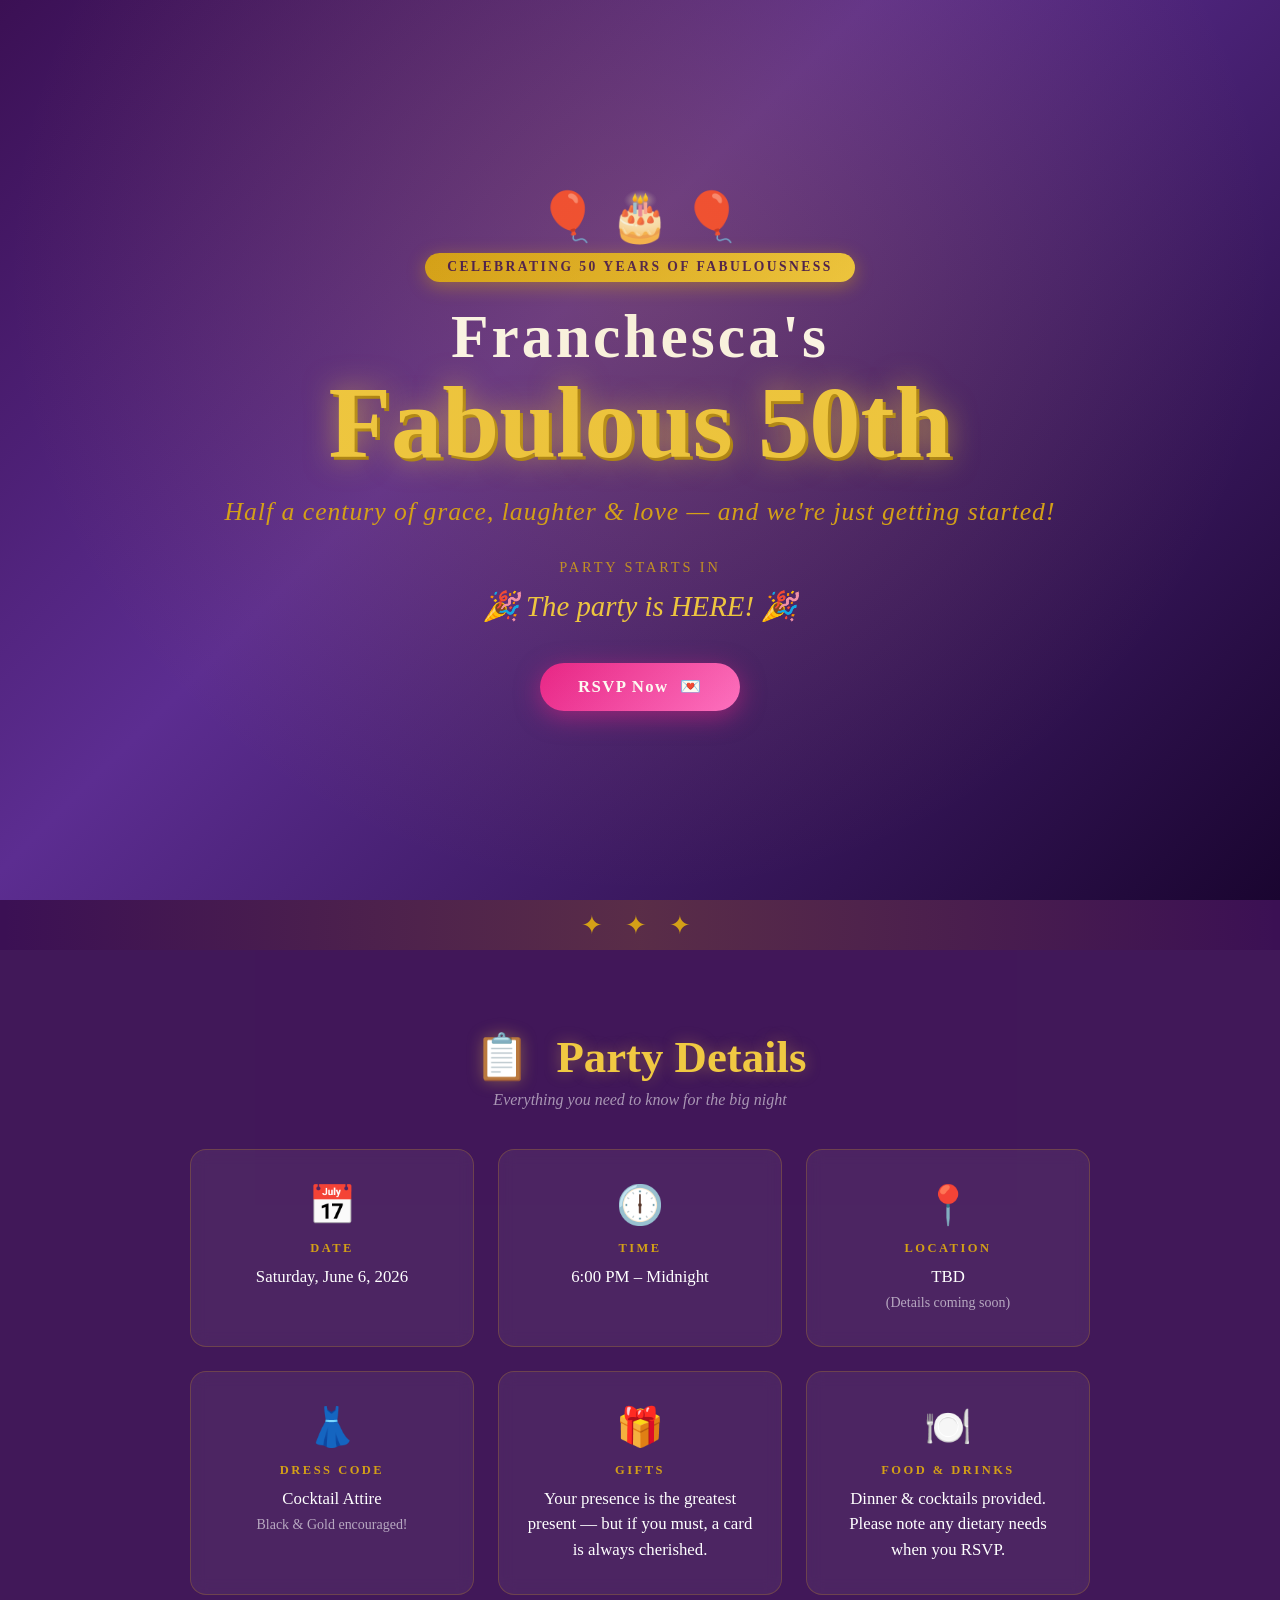
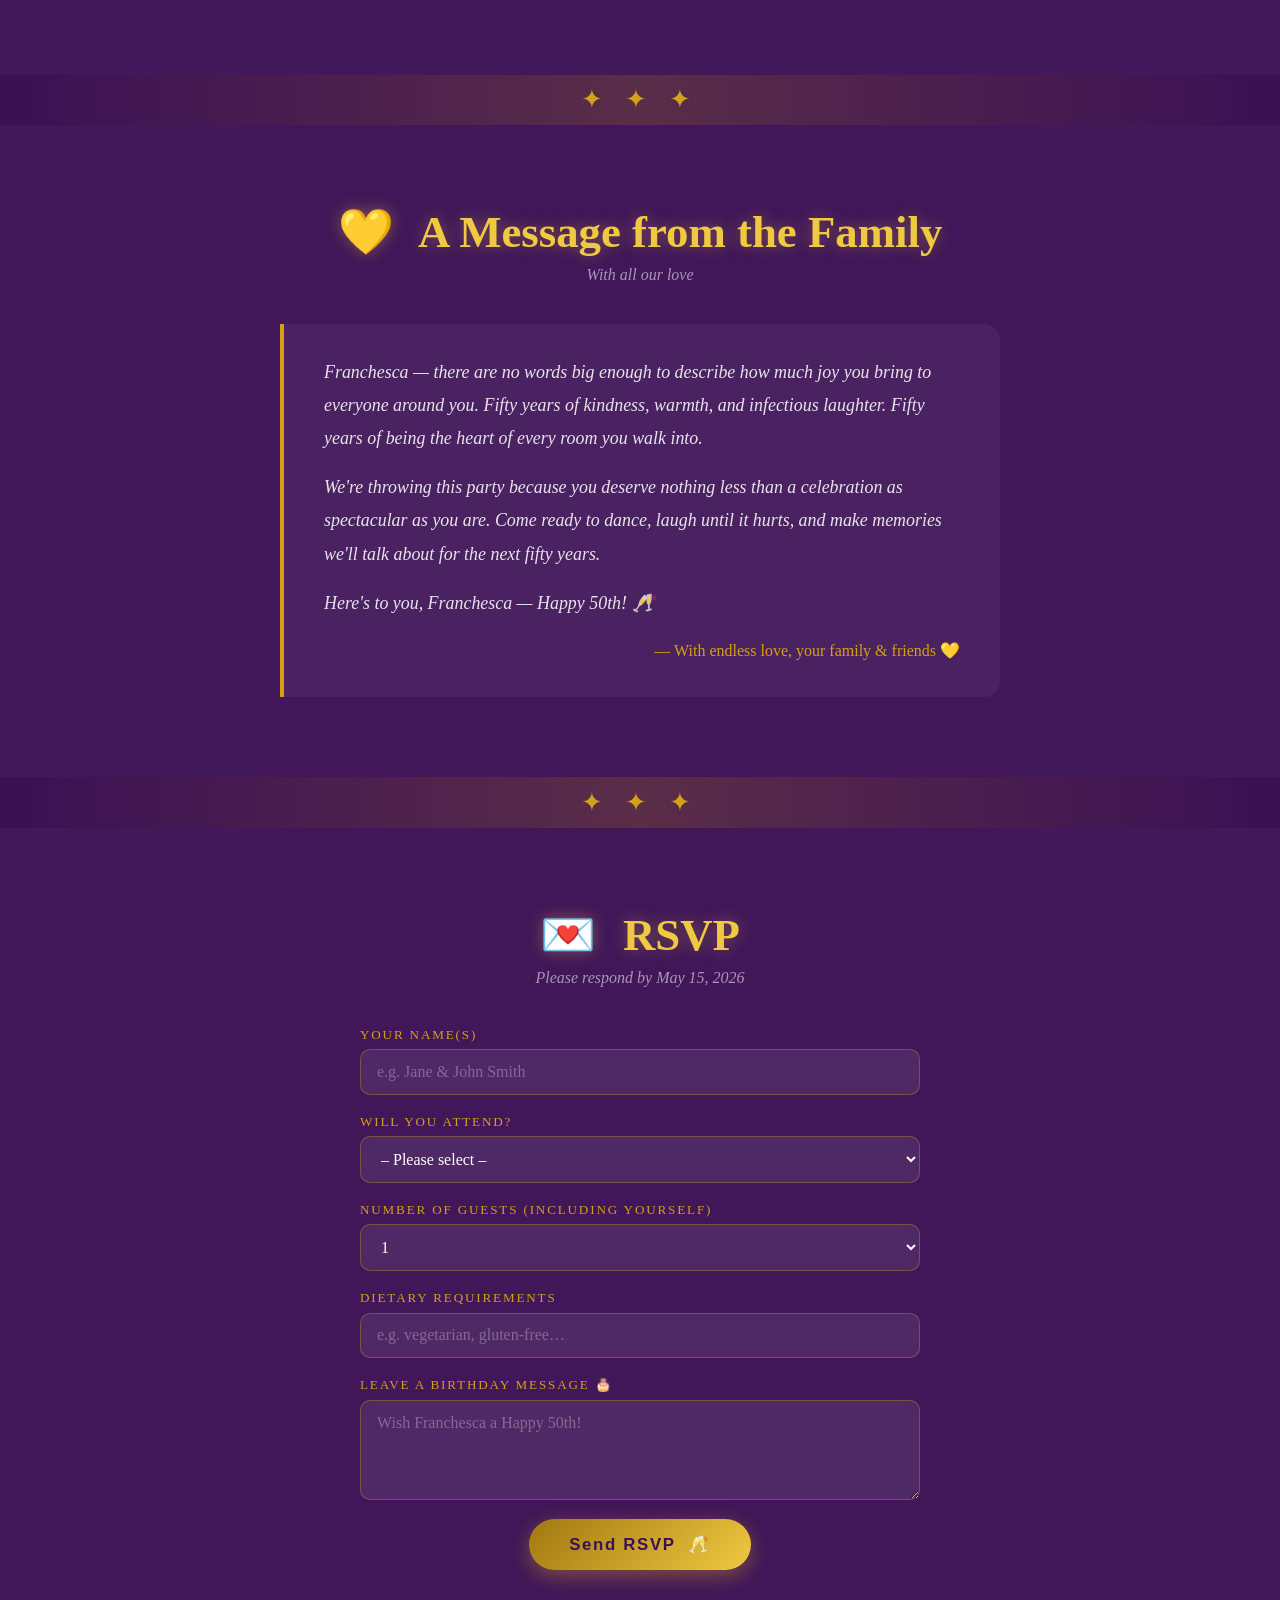
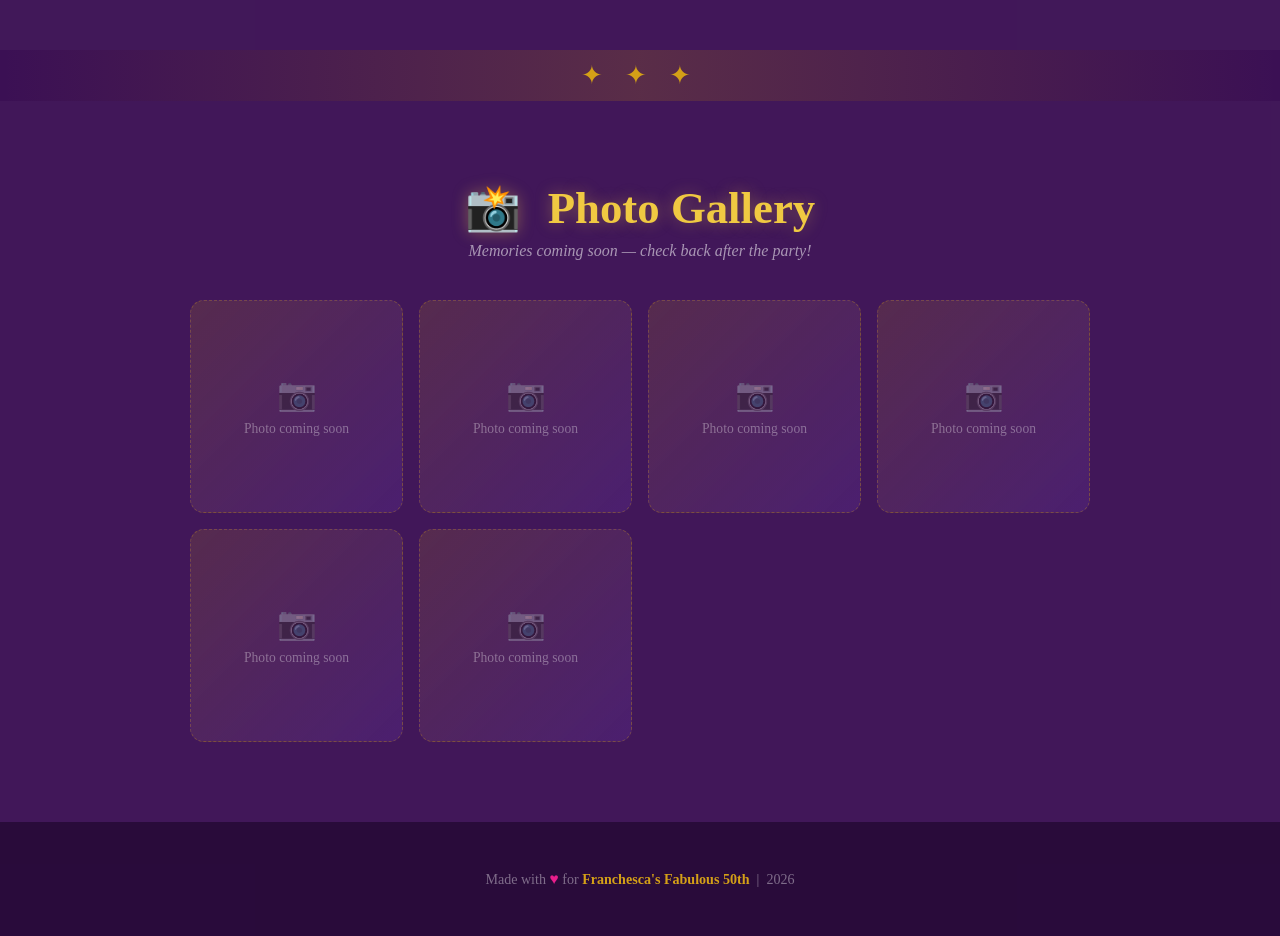
==== index.html @ 201824a3 "Add static birthday party website for Franchesca's 50th Co-authored-by: errygg <1319170+errygg@users" ====
<!DOCTYPE html>
<html lang="en">
<head>
  <meta charset="UTF-8" />
  <meta name="viewport" content="width=device-width, initial-scale=1.0" />
  <meta name="description" content="Join us to celebrate Franchesca's fabulous 50th birthday!" />
  <title>Franchesca's Fabulous 50th 🎉</title>
  <link rel="stylesheet" href="styles.css" />
</head>
<body>

  <!-- Floating confetti canvas -->
  <canvas id="confetti-canvas" aria-hidden="true"></canvas>

  <!-- ═══════════════════════════════════════════
       HERO
  ═══════════════════════════════════════════ -->
  <header class="hero">
    <div class="balloons" aria-hidden="true">🎈 🎂 🎈</div>

    <div class="hero-badge">Celebrating 50 Years of Fabulousness</div>

    <h1>
      <span>Franchesca's</span>
      Fabulous 50th
    </h1>

    <p class="hero-subtitle">
      Half a century of grace, laughter &amp; love — and we're just getting started!
    </p>

    <!-- Countdown -->
    <div class="countdown-wrapper" aria-label="Countdown to the party">
      <p class="countdown-label">Party Starts In</p>
      <div class="countdown" id="countdown">
        <div class="countdown-unit">
          <span class="countdown-number" id="cd-days">--</span>
          <span class="countdown-text">Days</span>
        </div>
        <div class="countdown-unit">
          <span class="countdown-number" id="cd-hours">--</span>
          <span class="countdown-text">Hours</span>
        </div>
        <div class="countdown-unit">
          <span class="countdown-number" id="cd-minutes">--</span>
          <span class="countdown-text">Mins</span>
        </div>
        <div class="countdown-unit">
          <span class="countdown-number" id="cd-seconds">--</span>
          <span class="countdown-text">Secs</span>
        </div>
      </div>
    </div>

    <a class="hero-cta" href="#rsvp">RSVP Now &nbsp;💌</a>
  </header>

  <div class="divider" aria-hidden="true">✦ ✦ ✦</div>

  <!-- ═══════════════════════════════════════════
       EVENT DETAILS
  ═══════════════════════════════════════════ -->
  <section id="details">
    <div class="section-inner">
      <h2 class="section-title">
        <span class="section-title-emoji" aria-hidden="true">📋</span>
        Party Details
      </h2>
      <p class="section-subtitle">Everything you need to know for the big night</p>

      <div class="details-grid">

        <div class="detail-card">
          <span class="icon" aria-hidden="true">📅</span>
          <h3>Date</h3>
          <p>Saturday, June 6, 2026</p>
        </div>

        <div class="detail-card">
          <span class="icon" aria-hidden="true">🕕</span>
          <h3>Time</h3>
          <p>6:00 PM – Midnight</p>
        </div>

        <div class="detail-card">
          <span class="icon" aria-hidden="true">📍</span>
          <h3>Location</h3>
          <p>
            TBD<br />
            <small style="opacity:0.6;">(Details coming soon)</small>
          </p>
        </div>

        <div class="detail-card">
          <span class="icon" aria-hidden="true">👗</span>
          <h3>Dress Code</h3>
          <p>Cocktail Attire<br /><small style="opacity:0.6;">Black &amp; Gold encouraged!</small></p>
        </div>

        <div class="detail-card">
          <span class="icon" aria-hidden="true">🎁</span>
          <h3>Gifts</h3>
          <p>Your presence is the greatest present — but if you must, a card is always cherished.</p>
        </div>

        <div class="detail-card">
          <span class="icon" aria-hidden="true">🍽️</span>
          <h3>Food &amp; Drinks</h3>
          <p>Dinner &amp; cocktails provided. Please note any dietary needs when you RSVP.</p>
        </div>

      </div>
    </div>
  </section>

  <div class="divider" aria-hidden="true">✦ ✦ ✦</div>

  <!-- ═══════════════════════════════════════════
       MESSAGE
  ═══════════════════════════════════════════ -->
  <section id="message">
    <div class="section-inner">
      <h2 class="section-title">
        <span class="section-title-emoji" aria-hidden="true">💛</span>
        A Message from the Family
      </h2>
      <p class="section-subtitle">With all our love</p>

      <div class="message-box">
        <p>
          Franchesca — there are no words big enough to describe how much joy you bring
          to everyone around you. Fifty years of kindness, warmth, and infectious laughter.
          Fifty years of being the heart of every room you walk into.
        </p>
        <p>
          We're throwing this party because you deserve nothing less than a celebration
          as spectacular as you are. Come ready to dance, laugh until it hurts, and
          make memories we'll talk about for the next fifty years.
        </p>
        <p>
          Here's to you, Franchesca — Happy 50th! 🥂
        </p>
        <p class="message-signature">— With endless love, your family &amp; friends 💛</p>
      </div>
    </div>
  </section>

  <div class="divider" aria-hidden="true">✦ ✦ ✦</div>

  <!-- ═══════════════════════════════════════════
       RSVP
  ═══════════════════════════════════════════ -->
  <section id="rsvp">
    <div class="section-inner">
      <h2 class="section-title">
        <span class="section-title-emoji" aria-hidden="true">💌</span>
        RSVP
      </h2>
      <p class="section-subtitle">Please respond by May 15, 2026</p>

      <form class="rsvp-form" id="rsvp-form" novalidate>
        <div class="form-group">
          <label for="rsvp-name">Your Name(s)</label>
          <input
            type="text"
            id="rsvp-name"
            name="name"
            placeholder="e.g. Jane &amp; John Smith"
            required
          />
        </div>

        <div class="form-group">
          <label for="rsvp-attending">Will you attend?</label>
          <select id="rsvp-attending" name="attending" required>
            <option value="" disabled selected>– Please select –</option>
            <option value="yes">🎉 Yes, I'll be there!</option>
            <option value="no">😢 Sorry, I can't make it</option>
          </select>
        </div>

        <div class="form-group">
          <label for="rsvp-guests">Number of guests (including yourself)</label>
          <select id="rsvp-guests" name="guests">
            <option value="1">1</option>
            <option value="2">2</option>
            <option value="3">3</option>
            <option value="4">4</option>
            <option value="5+">5+</option>
          </select>
        </div>

        <div class="form-group">
          <label for="rsvp-dietary">Dietary requirements</label>
          <input
            type="text"
            id="rsvp-dietary"
            name="dietary"
            placeholder="e.g. vegetarian, gluten-free…"
          />
        </div>

        <div class="form-group">
          <label for="rsvp-message">Leave a birthday message 🎂</label>
          <textarea
            id="rsvp-message"
            name="message"
            placeholder="Wish Franchesca a Happy 50th!"
          ></textarea>
        </div>

        <button type="submit" class="btn-submit">Send RSVP &nbsp;🥂</button>
      </form>

      <div class="form-success" id="form-success">
        🎊 Thank you! Your RSVP has been received.<br />
        We can't wait to celebrate with you!
      </div>
    </div>
  </section>

  <div class="divider" aria-hidden="true">✦ ✦ ✦</div>

  <!-- ═══════════════════════════════════════════
       GALLERY PLACEHOLDER
  ═══════════════════════════════════════════ -->
  <section id="gallery">
    <div class="section-inner">
      <h2 class="section-title">
        <span class="section-title-emoji" aria-hidden="true">📸</span>
        Photo Gallery
      </h2>
      <p class="section-subtitle">Memories coming soon — check back after the party!</p>

      <div class="gallery-grid" aria-label="Photo gallery placeholder">
        <div class="gallery-item"><span aria-hidden="true">📷</span>Photo coming soon</div>
        <div class="gallery-item"><span aria-hidden="true">📷</span>Photo coming soon</div>
        <div class="gallery-item"><span aria-hidden="true">📷</span>Photo coming soon</div>
        <div class="gallery-item"><span aria-hidden="true">📷</span>Photo coming soon</div>
        <div class="gallery-item"><span aria-hidden="true">📷</span>Photo coming soon</div>
        <div class="gallery-item"><span aria-hidden="true">📷</span>Photo coming soon</div>
      </div>
    </div>
  </section>

  <!-- ═══════════════════════════════════════════
       FOOTER
  ═══════════════════════════════════════════ -->
  <footer>
    <p>
      Made with <span class="heart">♥</span> for
      <strong>Franchesca's Fabulous 50th</strong> &nbsp;|&nbsp; 2026
    </p>
  </footer>

  <script src="script.js"></script>
</body>
</html>
---- styles.css ----
/* =========================================
   Franchesca's 50th Birthday Party Website
   ========================================= */

:root {
  --gold: #d4a017;
  --gold-light: #f0c942;
  --gold-dark: #a07810;
  --deep-purple: #3b1054;
  --purple: #5c2d91;
  --purple-light: #9b59b6;
  --pink: #e91e8c;
  --pink-light: #ff6ec7;
  --white: #ffffff;
  --off-white: #fdf8f0;
  --text-dark: #2c1a4a;
  --shadow: rgba(0, 0, 0, 0.3);
}

* {
  margin: 0;
  padding: 0;
  box-sizing: border-box;
}

html {
  scroll-behavior: smooth;
}

body {
  font-family: 'Georgia', serif;
  background-color: var(--deep-purple);
  color: var(--white);
  overflow-x: hidden;
}

/* ---- Sparkle / Confetti Canvas ---- */
#confetti-canvas {
  position: fixed;
  top: 0;
  left: 0;
  width: 100%;
  height: 100%;
  pointer-events: none;
  z-index: 0;
}

/* ---- Hero Section ---- */
.hero {
  position: relative;
  min-height: 100vh;
  display: flex;
  flex-direction: column;
  align-items: center;
  justify-content: center;
  text-align: center;
  padding: 2rem 1rem;
  background: linear-gradient(
    135deg,
    var(--deep-purple) 0%,
    var(--purple) 40%,
    #1a0530 100%
  );
  overflow: hidden;
  z-index: 1;
}

.hero::before {
  content: '';
  position: absolute;
  inset: 0;
  background: radial-gradient(
    ellipse at 50% 30%,
    rgba(212, 160, 23, 0.18) 0%,
    transparent 70%
  );
  pointer-events: none;
}

.balloons {
  font-size: 3rem;
  margin-bottom: 0.5rem;
  animation: float 3s ease-in-out infinite;
}

@keyframes float {
  0%, 100% { transform: translateY(0); }
  50%       { transform: translateY(-12px); }
}

.hero-badge {
  display: inline-block;
  background: linear-gradient(135deg, var(--gold), var(--gold-light));
  color: var(--deep-purple);
  font-size: 0.85rem;
  font-weight: bold;
  letter-spacing: 0.18em;
  text-transform: uppercase;
  padding: 0.4rem 1.4rem;
  border-radius: 50px;
  margin-bottom: 1.4rem;
  box-shadow: 0 4px 18px rgba(212, 160, 23, 0.45);
}

.hero h1 {
  font-size: clamp(2.8rem, 8vw, 6.5rem);
  font-family: 'Georgia', serif;
  font-weight: bold;
  color: var(--gold-light);
  text-shadow: 0 0 30px rgba(240, 201, 66, 0.6), 3px 3px 0 var(--gold-dark);
  line-height: 1.05;
  margin-bottom: 0.3rem;
}

.hero h1 span {
  display: block;
  color: var(--white);
  font-size: 0.6em;
  text-shadow: none;
  letter-spacing: 0.05em;
}

.hero-subtitle {
  font-size: clamp(1.1rem, 3vw, 1.6rem);
  color: var(--gold);
  font-style: italic;
  margin: 1rem 0 2rem;
  letter-spacing: 0.04em;
}

/* ---- Countdown ---- */
.countdown-wrapper {
  margin: 0 auto 2.5rem;
}

.countdown-label {
  font-size: 0.9rem;
  letter-spacing: 0.2em;
  text-transform: uppercase;
  color: var(--gold);
  margin-bottom: 0.8rem;
  opacity: 0.85;
}

.countdown {
  display: flex;
  gap: 1.2rem;
  justify-content: center;
  flex-wrap: wrap;
}

.countdown-unit {
  background: rgba(255, 255, 255, 0.07);
  border: 1px solid rgba(212, 160, 23, 0.35);
  border-radius: 12px;
  padding: 0.9rem 1.4rem;
  min-width: 80px;
  text-align: center;
  backdrop-filter: blur(6px);
}

.countdown-number {
  display: block;
  font-size: 2.4rem;
  font-weight: bold;
  color: var(--gold-light);
  line-height: 1;
}

.countdown-text {
  display: block;
  font-size: 0.7rem;
  letter-spacing: 0.15em;
  text-transform: uppercase;
  color: rgba(255, 255, 255, 0.6);
  margin-top: 0.3rem;
}

/* "It's time!" banner shown when countdown reaches zero */
.countdown-complete {
  font-size: 1.8rem;
  color: var(--gold-light);
  font-style: italic;
  animation: pulse 1.4s ease-in-out infinite;
}

@keyframes pulse {
  0%, 100% { opacity: 1;   transform: scale(1);    }
  50%       { opacity: 0.7; transform: scale(1.05); }
}

.hero-cta {
  display: inline-block;
  background: linear-gradient(135deg, var(--pink), var(--pink-light));
  color: var(--white);
  font-size: 1.05rem;
  font-weight: bold;
  letter-spacing: 0.08em;
  padding: 0.85rem 2.4rem;
  border-radius: 50px;
  text-decoration: none;
  box-shadow: 0 6px 24px rgba(233, 30, 140, 0.5);
  transition: transform 0.2s, box-shadow 0.2s;
}

.hero-cta:hover {
  transform: translateY(-3px) scale(1.03);
  box-shadow: 0 10px 32px rgba(233, 30, 140, 0.65);
}

/* ---- Decorative Divider ---- */
.divider {
  text-align: center;
  font-size: 1.6rem;
  letter-spacing: 0.3em;
  color: var(--gold);
  margin: 0;
  padding: 0.6rem 0;
  background: linear-gradient(90deg, transparent, rgba(212,160,23,0.2), transparent);
}

/* ---- Sections ---- */
section {
  position: relative;
  z-index: 1;
  padding: 5rem 1rem;
}

section:nth-child(even) {
  background: rgba(255, 255, 255, 0.03);
}

.section-inner {
  max-width: 900px;
  margin: 0 auto;
}

.section-title {
  text-align: center;
  font-size: clamp(1.8rem, 5vw, 2.8rem);
  color: var(--gold-light);
  margin-bottom: 0.5rem;
  text-shadow: 0 0 16px rgba(240, 201, 66, 0.35);
}

.section-title-emoji {
  margin-right: 0.35em;
}

.section-subtitle {
  text-align: center;
  color: rgba(255, 255, 255, 0.55);
  font-style: italic;
  font-size: 1rem;
  margin-bottom: 2.5rem;
}

/* ---- Event Details Cards ---- */
.details-grid {
  display: grid;
  grid-template-columns: repeat(auto-fit, minmax(220px, 1fr));
  gap: 1.5rem;
}

.detail-card {
  background: rgba(255, 255, 255, 0.06);
  border: 1px solid rgba(212, 160, 23, 0.25);
  border-radius: 16px;
  padding: 2rem 1.5rem;
  text-align: center;
  backdrop-filter: blur(8px);
  transition: transform 0.25s, box-shadow 0.25s;
}

.detail-card:hover {
  transform: translateY(-4px);
  box-shadow: 0 12px 30px rgba(212, 160, 23, 0.2);
}

.detail-card .icon {
  font-size: 2.4rem;
  margin-bottom: 0.8rem;
  display: block;
}

.detail-card h3 {
  font-size: 0.78rem;
  letter-spacing: 0.2em;
  text-transform: uppercase;
  color: var(--gold);
  margin-bottom: 0.5rem;
}

.detail-card p {
  font-size: 1.05rem;
  color: var(--white);
  line-height: 1.5;
}

.detail-card a {
  color: var(--pink-light);
  text-decoration: none;
}

.detail-card a:hover {
  text-decoration: underline;
}

/* ---- Message Section ---- */
.message-box {
  background: rgba(255, 255, 255, 0.05);
  border-left: 4px solid var(--gold);
  border-radius: 0 16px 16px 0;
  padding: 2rem 2.5rem;
  font-size: 1.12rem;
  line-height: 1.85;
  color: rgba(255, 255, 255, 0.88);
  font-style: italic;
  max-width: 720px;
  margin: 0 auto;
}

.message-box p + p {
  margin-top: 1rem;
}

.message-signature {
  margin-top: 1.5rem;
  font-style: normal;
  font-size: 1rem;
  color: var(--gold);
  text-align: right;
}

/* ---- RSVP Form ---- */
.rsvp-form {
  max-width: 560px;
  margin: 0 auto;
  display: flex;
  flex-direction: column;
  gap: 1.2rem;
}

.form-group {
  display: flex;
  flex-direction: column;
  gap: 0.4rem;
}

.form-group label {
  font-size: 0.82rem;
  letter-spacing: 0.14em;
  text-transform: uppercase;
  color: var(--gold);
}

.form-group input,
.form-group select,
.form-group textarea {
  background: rgba(255, 255, 255, 0.08);
  border: 1px solid rgba(212, 160, 23, 0.35);
  border-radius: 10px;
  padding: 0.8rem 1rem;
  color: var(--white);
  font-size: 1rem;
  font-family: inherit;
  outline: none;
  transition: border-color 0.2s, box-shadow 0.2s;
}

.form-group input::placeholder,
.form-group textarea::placeholder {
  color: rgba(255, 255, 255, 0.3);
}

.form-group input:focus,
.form-group select:focus,
.form-group textarea:focus {
  border-color: var(--gold);
  box-shadow: 0 0 0 3px rgba(212, 160, 23, 0.2);
}

.form-group select option {
  background: var(--deep-purple);
  color: var(--white);
}

.form-group textarea {
  resize: vertical;
  min-height: 100px;
}

.btn-submit {
  background: linear-gradient(135deg, var(--gold-dark), var(--gold-light));
  color: var(--deep-purple);
  font-size: 1.05rem;
  font-weight: bold;
  letter-spacing: 0.1em;
  border: none;
  border-radius: 50px;
  padding: 0.95rem 2.5rem;
  cursor: pointer;
  align-self: center;
  box-shadow: 0 6px 20px rgba(212, 160, 23, 0.4);
  transition: transform 0.2s, box-shadow 0.2s;
}

.btn-submit:hover {
  transform: translateY(-3px) scale(1.03);
  box-shadow: 0 10px 28px rgba(212, 160, 23, 0.55);
}

.form-success {
  display: none;
  text-align: center;
  font-size: 1.3rem;
  color: var(--gold-light);
  padding: 2rem;
  animation: fadeIn 0.5s ease;
}

@keyframes fadeIn {
  from { opacity: 0; transform: translateY(10px); }
  to   { opacity: 1; transform: translateY(0); }
}

/* ---- Photo Gallery Placeholder ---- */
.gallery-grid {
  display: grid;
  grid-template-columns: repeat(auto-fill, minmax(200px, 1fr));
  gap: 1rem;
}

.gallery-item {
  aspect-ratio: 1;
  border-radius: 14px;
  background: linear-gradient(
    135deg,
    rgba(212, 160, 23, 0.15),
    rgba(92, 45, 145, 0.4)
  );
  border: 1px dashed rgba(212, 160, 23, 0.3);
  display: flex;
  flex-direction: column;
  align-items: center;
  justify-content: center;
  color: rgba(255, 255, 255, 0.35);
  font-size: 0.85rem;
  text-align: center;
  padding: 1rem;
  gap: 0.5rem;
  transition: opacity 0.2s;
}

.gallery-item span {
  font-size: 2rem;
}

/* ---- Footer ---- */
footer {
  position: relative;
  z-index: 1;
  text-align: center;
  padding: 3rem 1rem;
  background: rgba(0, 0, 0, 0.3);
  color: rgba(255, 255, 255, 0.4);
  font-size: 0.88rem;
}

footer .heart {
  color: var(--pink);
  font-size: 1.1em;
}

footer strong {
  color: var(--gold);
}

/* ---- Responsive ---- */
@media (max-width: 600px) {
  .countdown {
    gap: 0.7rem;
  }

  .countdown-unit {
    min-width: 64px;
    padding: 0.7rem 0.9rem;
  }

  .countdown-number {
    font-size: 1.8rem;
  }

  .message-box {
    padding: 1.4rem 1.2rem;
  }
}
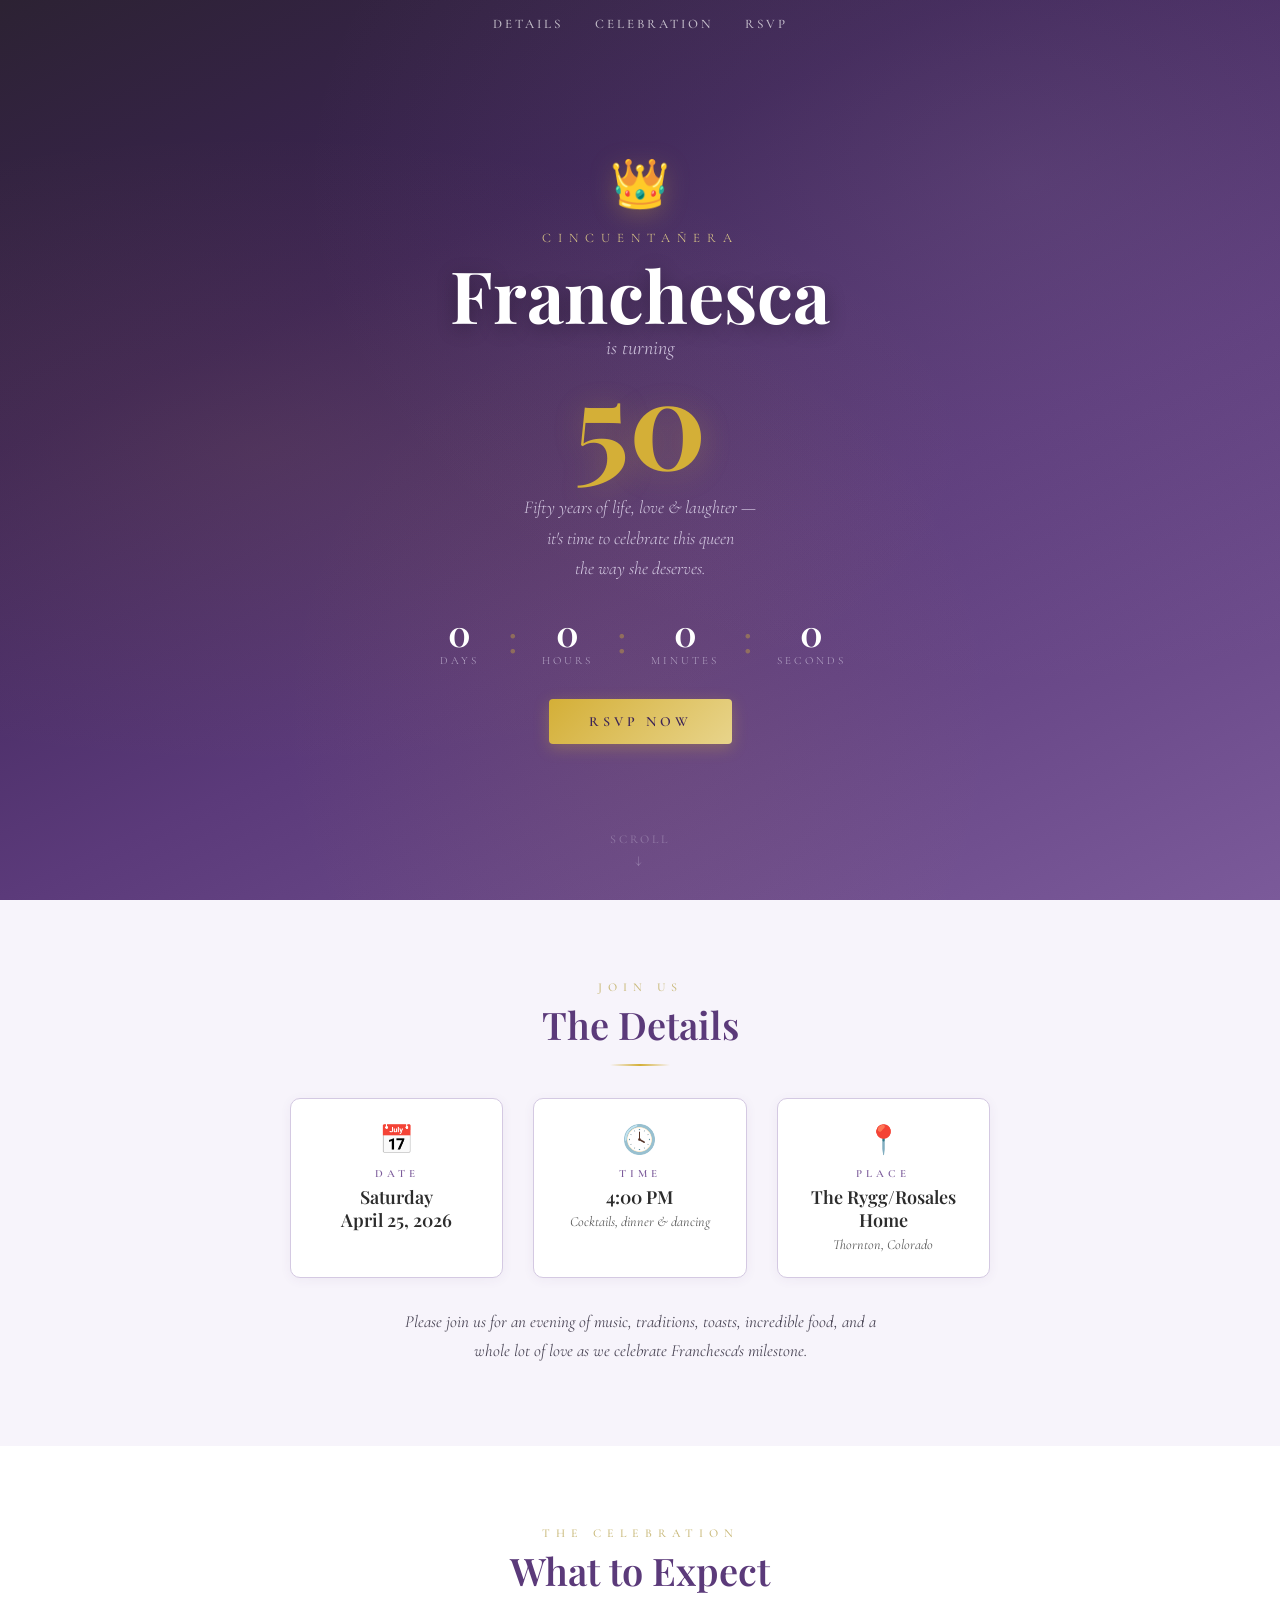
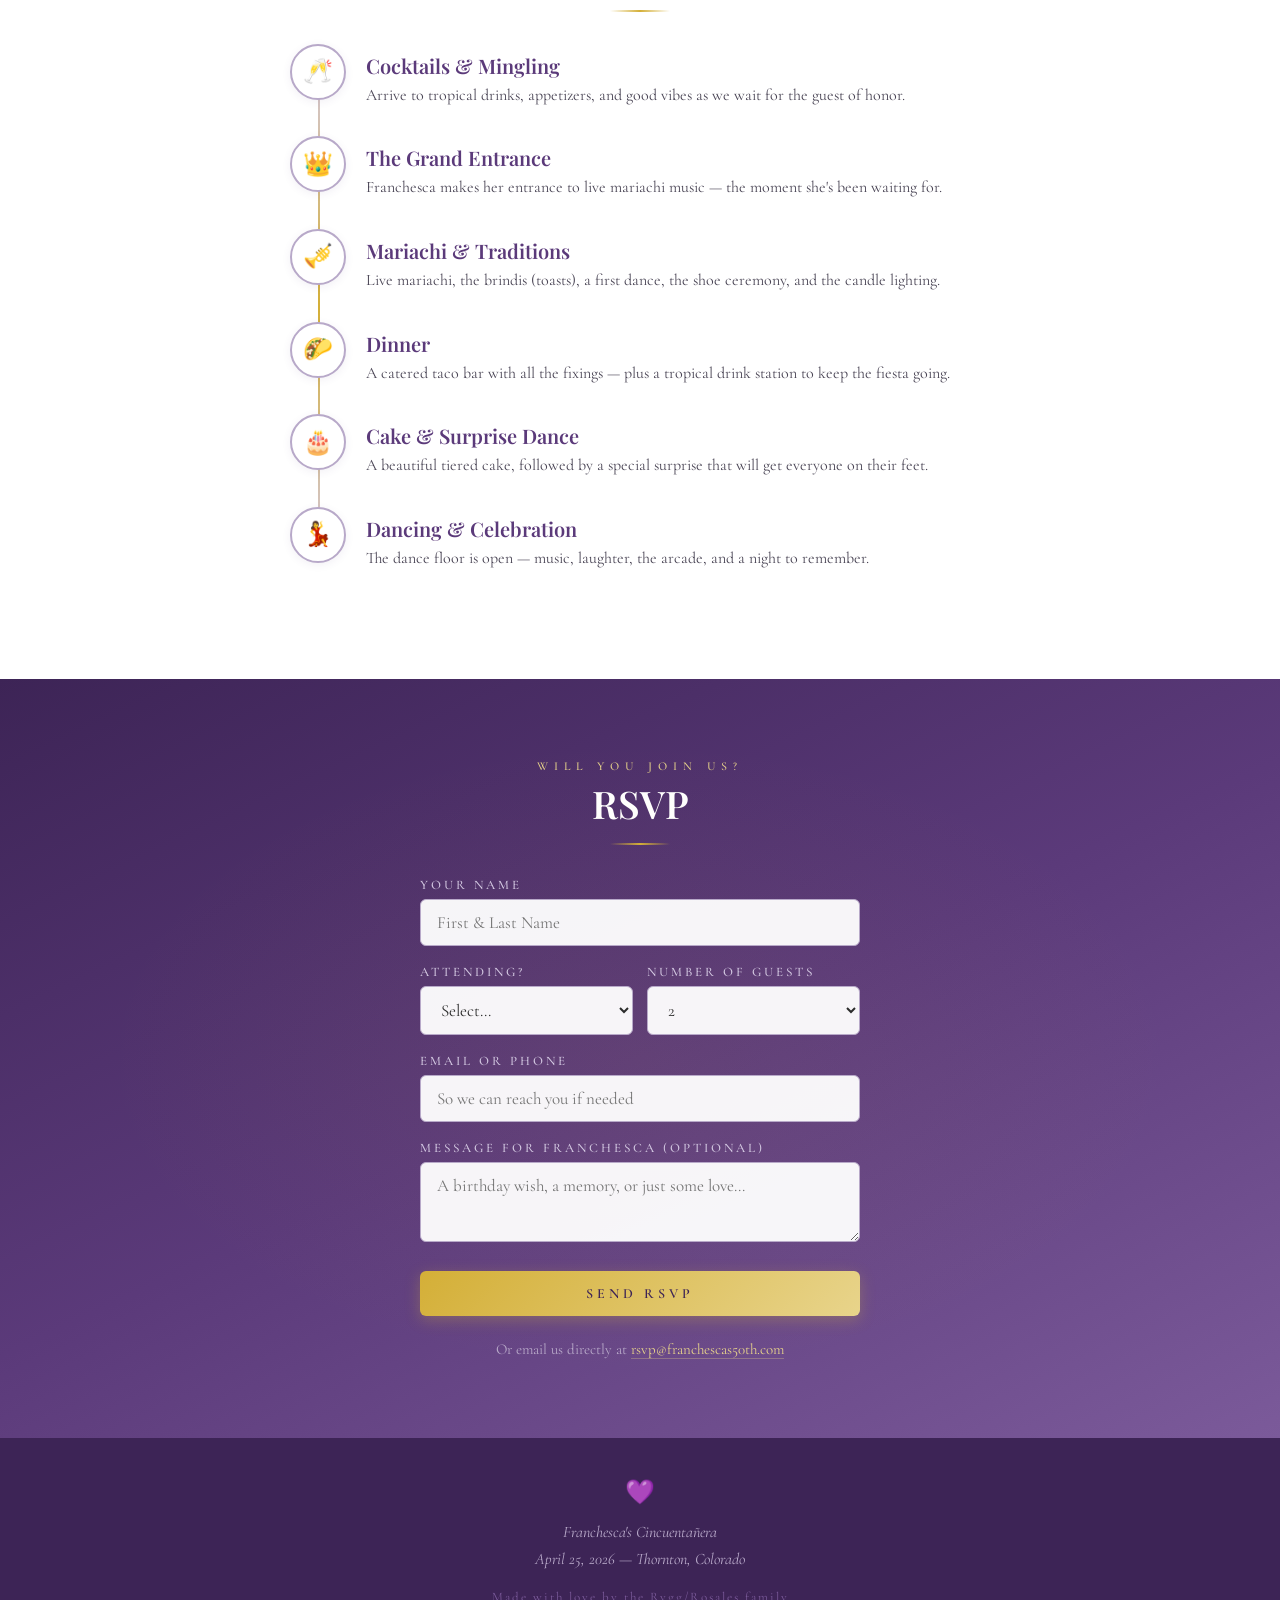
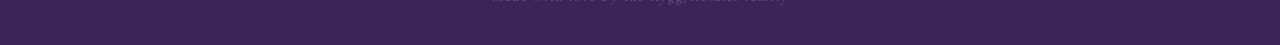
==== commit 1adb1519: "feat: add cincuentañera event site Static HTML site with hero, event details, timeline, RSVP form, c" ====
--- a/index.html
+++ b/index.html
@@ -1,258 +1,933 @@
 <!DOCTYPE html>
 <html lang="en">
 <head>
-  <meta charset="UTF-8" />
-  <meta name="viewport" content="width=device-width, initial-scale=1.0" />
-  <meta name="description" content="Join us to celebrate Franchesca's fabulous 50th birthday!" />
-  <title>Franchesca's Fabulous 50th 🎉</title>
-  <link rel="stylesheet" href="styles.css" />
+<meta charset="UTF-8">
+<meta name="viewport" content="width=device-width, initial-scale=1.0">
+<title>Franchesca's Cincuentañera — April 25, 2026</title>
+<meta name="description" content="Join us to celebrate Franchesca's 50th birthday — a Cincuentañera celebration with mariachi, toasts, dancing & love.">
+<meta property="og:title" content="Franchesca's Cincuentañera — April 25, 2026">
+<meta property="og:description" content="Fifty years of life, love & laughter. Join the celebration!">
+<meta property="og:type" content="website">
+<meta property="og:url" content="https://www.franchescas50th.com">
+<link rel="preconnect" href="https://fonts.googleapis.com">
+<link href="https://fonts.googleapis.com/css2?family=Playfair+Display:ital,wght@0,400;0,600;0,700;1,400&family=Cormorant+Garamond:ital,wght@0,300;0,400;0,500;0,600;1,300;1,400;1,500&display=swap" rel="stylesheet">
+<style>
+  :root {
+    --plum: #5B3A7A;
+    --plum-dark: #3D2456;
+    --plum-light: #7B5A9A;
+    --lavender: #B8A9C9;
+    --lavender-light: #D4C9E2;
+    --lavender-soft: #EDE8F3;
+    --lavender-bg: #F7F4FB;
+    --champagne: #D4AF37;
+    --champagne-light: #E8D48B;
+    --champagne-muted: #C9B97A;
+    --cream: #FDFBFF;
+    --warm-white: #FFFDF8;
+    --charcoal: #2C2C2C;
+    --charcoal-light: #5A5A5A;
+    --text-body: #4A4555;
+  }
+
+  * { margin: 0; padding: 0; box-sizing: border-box; }
+  html { scroll-behavior: smooth; }
+
+  body {
+    font-family: 'Cormorant Garamond', Georgia, serif;
+    color: var(--charcoal);
+    background: var(--cream);
+    overflow-x: hidden;
+    -webkit-font-smoothing: antialiased;
+  }
+
+  /* ====== HERO ====== */
+  .hero {
+    min-height: 100vh;
+    display: flex;
+    flex-direction: column;
+    justify-content: center;
+    align-items: center;
+    text-align: center;
+    padding: 40px 24px;
+    position: relative;
+    overflow: hidden;
+    background: linear-gradient(155deg, #2C2233 0%, #3D2456 30%, #5B3A7A 60%, #7B5A9A 100%);
+  }
+
+  .hero::before {
+    content: '';
+    position: absolute;
+    top: 0; left: 0; right: 0; bottom: 0;
+    background:
+      radial-gradient(ellipse at 20% 50%, rgba(212,175,55,0.08) 0%, transparent 50%),
+      radial-gradient(ellipse at 80% 20%, rgba(184,169,201,0.12) 0%, transparent 50%),
+      radial-gradient(ellipse at 50% 80%, rgba(212,175,55,0.06) 0%, transparent 40%);
+    pointer-events: none;
+  }
+
+  /* Floating sparkle particles */
+  .particles {
+    position: absolute;
+    top: 0; left: 0; right: 0; bottom: 0;
+    overflow: hidden;
+    pointer-events: none;
+  }
+  .particle {
+    position: absolute;
+    width: 3px;
+    height: 3px;
+    background: var(--champagne);
+    border-radius: 50%;
+    opacity: 0;
+    animation: float-up 6s ease-in-out infinite;
+  }
+  .particle:nth-child(1) { left: 10%; animation-delay: 0s; animation-duration: 7s; }
+  .particle:nth-child(2) { left: 25%; animation-delay: 1.5s; animation-duration: 5s; }
+  .particle:nth-child(3) { left: 40%; animation-delay: 3s; animation-duration: 8s; }
+  .particle:nth-child(4) { left: 55%; animation-delay: 0.5s; animation-duration: 6s; }
+  .particle:nth-child(5) { left: 70%; animation-delay: 2s; animation-duration: 7s; }
+  .particle:nth-child(6) { left: 85%; animation-delay: 4s; animation-duration: 5.5s; }
+  .particle:nth-child(7) { left: 15%; animation-delay: 2.5s; animation-duration: 6.5s; }
+  .particle:nth-child(8) { left: 60%; animation-delay: 1s; animation-duration: 8s; }
+  .particle:nth-child(9) { left: 90%; animation-delay: 3.5s; animation-duration: 5s; }
+  .particle:nth-child(10) { left: 35%; animation-delay: 5s; animation-duration: 7s; }
+
+  @keyframes float-up {
+    0% { transform: translateY(100vh) scale(0); opacity: 0; }
+    10% { opacity: 0.8; }
+    90% { opacity: 0.3; }
+    100% { transform: translateY(-10vh) scale(1); opacity: 0; }
+  }
+
+  .hero-content {
+    position: relative;
+    z-index: 1;
+    max-width: 600px;
+  }
+
+  .hero-crown {
+    font-size: 48px;
+    margin-bottom: 16px;
+    display: block;
+    filter: drop-shadow(0 4px 12px rgba(212,175,55,0.3));
+    animation: gentle-bob 3s ease-in-out infinite;
+  }
+
+  @keyframes gentle-bob {
+    0%, 100% { transform: translateY(0); }
+    50% { transform: translateY(-6px); }
+  }
+
+  .hero-subtitle {
+    font-family: 'Cormorant Garamond', serif;
+    color: var(--champagne-light);
+    font-size: 13px;
+    letter-spacing: 7px;
+    text-transform: uppercase;
+    font-weight: 300;
+    margin-bottom: 12px;
+  }
+
+  .hero-name {
+    font-family: 'Playfair Display', serif;
+    color: white;
+    font-size: 72px;
+    font-weight: 700;
+    line-height: 1;
+    margin-bottom: 6px;
+    text-shadow: 0 4px 20px rgba(0,0,0,0.3);
+  }
+
+  .hero-turning {
+    font-family: 'Cormorant Garamond', serif;
+    color: var(--lavender-light);
+    font-size: 20px;
+    font-style: italic;
+    font-weight: 300;
+    margin-bottom: 0;
+  }
+
+  .hero-number {
+    font-family: 'Playfair Display', serif;
+    color: var(--champagne);
+    font-size: 120px;
+    font-weight: 700;
+    line-height: 1;
+    text-shadow: 0 4px 30px rgba(212,175,55,0.25);
+    margin-bottom: 12px;
+  }
+
+  .hero-tagline {
+    font-family: 'Cormorant Garamond', serif;
+    color: var(--lavender-light);
+    font-size: 18px;
+    font-weight: 300;
+    font-style: italic;
+    line-height: 1.7;
+    max-width: 380px;
+    margin: 0 auto 30px;
+  }
+
+  /* Countdown */
+  .countdown {
+    display: flex;
+    justify-content: center;
+    gap: 24px;
+    margin-bottom: 32px;
+  }
+
+  .countdown-unit {
+    text-align: center;
+  }
+
+  .countdown-num {
+    font-family: 'Playfair Display', serif;
+    color: white;
+    font-size: 36px;
+    font-weight: 600;
+    line-height: 1;
+    display: block;
+    min-width: 50px;
+  }
+
+  .countdown-label {
+    font-family: 'Cormorant Garamond', serif;
+    color: var(--lavender);
+    font-size: 11px;
+    letter-spacing: 3px;
+    text-transform: uppercase;
+    font-weight: 300;
+    margin-top: 4px;
+  }
+
+  .countdown-sep {
+    font-family: 'Playfair Display', serif;
+    color: var(--champagne);
+    font-size: 36px;
+    font-weight: 300;
+    opacity: 0.4;
+    align-self: flex-start;
+  }
+
+  .hero-cta {
+    display: inline-block;
+    font-family: 'Cormorant Garamond', serif;
+    color: var(--plum-dark);
+    background: linear-gradient(135deg, var(--champagne) 0%, var(--champagne-light) 100%);
+    font-size: 14px;
+    letter-spacing: 4px;
+    text-transform: uppercase;
+    font-weight: 600;
+    padding: 14px 40px;
+    text-decoration: none;
+    border-radius: 4px;
+    transition: all 0.3s ease;
+    box-shadow: 0 4px 15px rgba(212,175,55,0.3);
+  }
+  .hero-cta:hover {
+    transform: translateY(-2px);
+    box-shadow: 0 6px 25px rgba(212,175,55,0.4);
+  }
+
+  .scroll-hint {
+    position: absolute;
+    bottom: 30px;
+    left: 50%;
+    transform: translateX(-50%);
+    color: var(--lavender);
+    font-size: 12px;
+    letter-spacing: 3px;
+    text-transform: uppercase;
+    opacity: 0.5;
+    animation: bounce-down 2s ease-in-out infinite;
+  }
+  .scroll-hint::after {
+    content: '↓';
+    display: block;
+    text-align: center;
+    margin-top: 4px;
+    font-size: 16px;
+  }
+  @keyframes bounce-down {
+    0%, 100% { transform: translateX(-50%) translateY(0); }
+    50% { transform: translateX(-50%) translateY(8px); }
+  }
+
+  /* ====== SECTIONS ====== */
+  section {
+    padding: 80px 24px;
+  }
+
+  .section-inner {
+    max-width: 700px;
+    margin: 0 auto;
+  }
+
+  .section-label {
+    font-family: 'Cormorant Garamond', serif;
+    color: var(--champagne-muted);
+    font-size: 12px;
+    letter-spacing: 6px;
+    text-transform: uppercase;
+    font-weight: 500;
+    text-align: center;
+    margin-bottom: 8px;
+  }
+
+  .section-title {
+    font-family: 'Playfair Display', serif;
+    color: var(--plum);
+    font-size: 38px;
+    font-weight: 600;
+    text-align: center;
+    margin-bottom: 12px;
+    line-height: 1.2;
+  }
+
+  .section-divider {
+    width: 60px;
+    height: 2px;
+    background: linear-gradient(90deg, transparent, var(--champagne), transparent);
+    margin: 16px auto 32px;
+  }
+
+  /* ====== DETAILS ====== */
+  .details {
+    background: var(--lavender-bg);
+  }
+
+  .details-grid {
+    display: grid;
+    grid-template-columns: repeat(3, 1fr);
+    gap: 30px;
+    text-align: center;
+    margin-bottom: 30px;
+  }
+
+  .detail-card {
+    padding: 24px 16px;
+    background: white;
+    border-radius: 10px;
+    box-shadow: 0 2px 12px rgba(91,58,122,0.06);
+    border: 1px solid var(--lavender-light);
+  }
+
+  .detail-card-icon {
+    font-size: 28px;
+    margin-bottom: 10px;
+    display: block;
+  }
+
+  .detail-card-label {
+    font-family: 'Cormorant Garamond', serif;
+    color: var(--plum-light);
+    font-size: 11px;
+    letter-spacing: 4px;
+    text-transform: uppercase;
+    font-weight: 600;
+    margin-bottom: 6px;
+  }
+
+  .detail-card-value {
+    font-family: 'Playfair Display', serif;
+    color: var(--charcoal);
+    font-size: 18px;
+    font-weight: 600;
+    line-height: 1.3;
+  }
+
+  .detail-card-sub {
+    font-family: 'Cormorant Garamond', serif;
+    color: var(--charcoal-light);
+    font-size: 14px;
+    font-style: italic;
+    margin-top: 4px;
+  }
+
+  .details-note {
+    text-align: center;
+    font-family: 'Cormorant Garamond', serif;
+    color: var(--text-body);
+    font-size: 17px;
+    line-height: 1.7;
+    font-style: italic;
+    max-width: 480px;
+    margin: 0 auto;
+  }
+
+  /* ====== WHAT TO EXPECT ====== */
+  .expect {
+    background: white;
+  }
+
+  .timeline-list {
+    list-style: none;
+    position: relative;
+    padding-left: 0;
+  }
+
+  .timeline-list::before {
+    content: '';
+    position: absolute;
+    left: 28px;
+    top: 10px;
+    bottom: 10px;
+    width: 2px;
+    background: linear-gradient(to bottom, var(--lavender-light), var(--champagne), var(--lavender-light));
+  }
+
+  .timeline-item {
+    display: flex;
+    align-items: flex-start;
+    margin-bottom: 28px;
+    position: relative;
+  }
+
+  .timeline-icon {
+    width: 56px;
+    height: 56px;
+    flex-shrink: 0;
+    display: flex;
+    align-items: center;
+    justify-content: center;
+    font-size: 24px;
+    background: white;
+    border: 2px solid var(--lavender);
+    border-radius: 50%;
+    z-index: 1;
+    box-shadow: 0 2px 8px rgba(91,58,122,0.08);
+  }
+
+  .timeline-content {
+    margin-left: 20px;
+    padding-top: 8px;
+  }
+
+  .timeline-title {
+    font-family: 'Playfair Display', serif;
+    color: var(--plum);
+    font-size: 20px;
+    font-weight: 600;
+    margin-bottom: 4px;
+  }
+
+  .timeline-desc {
+    font-family: 'Cormorant Garamond', serif;
+    color: var(--text-body);
+    font-size: 16px;
+    line-height: 1.6;
+    font-weight: 400;
+  }
+
+  /* ====== RSVP ====== */
+  .rsvp {
+    background: linear-gradient(155deg, var(--plum-dark) 0%, var(--plum) 50%, var(--plum-light) 100%);
+    position: relative;
+    overflow: hidden;
+  }
+
+  .rsvp::before {
+    content: '';
+    position: absolute;
+    top: 0; left: 0; right: 0; bottom: 0;
+    background: radial-gradient(ellipse at 50% 50%, rgba(212,175,55,0.06) 0%, transparent 60%);
+    pointer-events: none;
+  }
+
+  .rsvp .section-label { color: var(--champagne-light); }
+  .rsvp .section-title { color: white; }
+
+  .rsvp-form {
+    max-width: 440px;
+    margin: 0 auto;
+    position: relative;
+    z-index: 1;
+  }
+
+  .form-group {
+    margin-bottom: 18px;
+  }
+
+  .form-label {
+    font-family: 'Cormorant Garamond', serif;
+    color: var(--lavender-light);
+    font-size: 13px;
+    letter-spacing: 3px;
+    text-transform: uppercase;
+    font-weight: 500;
+    display: block;
+    margin-bottom: 6px;
+  }
+
+  .form-input, .form-select, .form-textarea {
+    width: 100%;
+    padding: 12px 16px;
+    font-family: 'Cormorant Garamond', serif;
+    font-size: 17px;
+    color: var(--charcoal);
+    background: rgba(255,255,255,0.95);
+    border: 1px solid var(--lavender);
+    border-radius: 6px;
+    outline: none;
+    transition: border-color 0.3s, box-shadow 0.3s;
+  }
+  .form-input:focus, .form-select:focus, .form-textarea:focus {
+    border-color: var(--champagne);
+    box-shadow: 0 0 0 3px rgba(212,175,55,0.15);
+  }
+  .form-textarea { resize: vertical; min-height: 80px; }
+  .form-select { cursor: pointer; appearance: auto; }
+
+  .form-row {
+    display: grid;
+    grid-template-columns: 1fr 1fr;
+    gap: 14px;
+  }
+
+  .form-submit {
+    display: block;
+    width: 100%;
+    padding: 14px;
+    margin-top: 24px;
+    font-family: 'Cormorant Garamond', serif;
+    font-size: 14px;
+    letter-spacing: 4px;
+    text-transform: uppercase;
+    font-weight: 600;
+    color: var(--plum-dark);
+    background: linear-gradient(135deg, var(--champagne) 0%, var(--champagne-light) 100%);
+    border: none;
+    border-radius: 6px;
+    cursor: pointer;
+    transition: all 0.3s ease;
+    box-shadow: 0 4px 15px rgba(212,175,55,0.3);
+  }
+  .form-submit:hover {
+    transform: translateY(-2px);
+    box-shadow: 0 6px 25px rgba(212,175,55,0.4);
+  }
+
+  .form-success {
+    display: none;
+    text-align: center;
+    padding: 40px 20px;
+  }
+  .form-success.show { display: block; }
+  .form-success-icon { font-size: 48px; margin-bottom: 16px; display: block; }
+  .form-success-title {
+    font-family: 'Playfair Display', serif;
+    color: white;
+    font-size: 28px;
+    margin-bottom: 8px;
+  }
+  .form-success-text {
+    font-family: 'Cormorant Garamond', serif;
+    color: var(--lavender-light);
+    font-size: 17px;
+    font-style: italic;
+  }
+
+  .rsvp-or {
+    text-align: center;
+    margin-top: 24px;
+    font-family: 'Cormorant Garamond', serif;
+    color: var(--lavender);
+    font-size: 15px;
+  }
+  .rsvp-or a {
+    color: var(--champagne-light);
+    text-decoration: none;
+    border-bottom: 1px solid rgba(232,212,139,0.3);
+    transition: border-color 0.3s;
+  }
+  .rsvp-or a:hover { border-color: var(--champagne-light); }
+
+  /* ====== FOOTER ====== */
+  .footer {
+    background: var(--plum-dark);
+    padding: 40px 24px;
+    text-align: center;
+  }
+
+  .footer-heart {
+    font-size: 24px;
+    margin-bottom: 12px;
+    display: block;
+  }
+
+  .footer-text {
+    font-family: 'Cormorant Garamond', serif;
+    color: var(--lavender);
+    font-size: 16px;
+    font-style: italic;
+    line-height: 1.7;
+    max-width: 400px;
+    margin: 0 auto 16px;
+  }
+
+  .footer-copy {
+    font-family: 'Cormorant Garamond', serif;
+    color: var(--plum-light);
+    font-size: 13px;
+    letter-spacing: 2px;
+  }
+
+  /* ====== NAV ====== */
+  .nav {
+    position: fixed;
+    top: 0;
+    left: 0;
+    right: 0;
+    z-index: 100;
+    padding: 16px 24px;
+    display: flex;
+    justify-content: center;
+    gap: 32px;
+    background: transparent;
+    transition: background 0.3s, box-shadow 0.3s;
+  }
+  .nav.scrolled {
+    background: rgba(61,36,86,0.95);
+    backdrop-filter: blur(10px);
+    box-shadow: 0 2px 20px rgba(0,0,0,0.2);
+  }
+
+  .nav a {
+    font-family: 'Cormorant Garamond', serif;
+    color: rgba(255,255,255,0.7);
+    text-decoration: none;
+    font-size: 13px;
+    letter-spacing: 3px;
+    text-transform: uppercase;
+    font-weight: 500;
+    transition: color 0.3s;
+  }
+  .nav a:hover { color: var(--champagne-light); }
+
+  /* ====== RESPONSIVE ====== */
+  @media (max-width: 640px) {
+    .hero-name { font-size: 48px; }
+    .hero-number { font-size: 80px; }
+    .section-title { font-size: 30px; }
+    .details-grid { grid-template-columns: 1fr; gap: 16px; }
+    .countdown { gap: 14px; }
+    .countdown-num { font-size: 28px; }
+    .form-row { grid-template-columns: 1fr; }
+    .nav { gap: 16px; padding: 12px 16px; }
+    .nav a { font-size: 11px; letter-spacing: 2px; }
+    section { padding: 60px 20px; }
+  }
+
+  /* Fade-in animation */
+  .fade-in {
+    opacity: 0;
+    transform: translateY(20px);
+    transition: opacity 0.6s ease, transform 0.6s ease;
+  }
+  .fade-in.visible {
+    opacity: 1;
+    transform: translateY(0);
+  }
+</style>
 </head>
 <body>
 
-  <!-- Floating confetti canvas -->
-  <canvas id="confetti-canvas" aria-hidden="true"></canvas>
-
-  <!-- ═══════════════════════════════════════════
-       HERO
-  ═══════════════════════════════════════════ -->
-  <header class="hero">
-    <div class="balloons" aria-hidden="true">🎈 🎂 🎈</div>
-
-    <div class="hero-badge">Celebrating 50 Years of Fabulousness</div>
-
-    <h1>
-      <span>Franchesca's</span>
-      Fabulous 50th
-    </h1>
-
-    <p class="hero-subtitle">
-      Half a century of grace, laughter &amp; love — and we're just getting started!
+<!-- Nav -->
+<nav class="nav" id="nav">
+  <a href="#details">Details</a>
+  <a href="#expect">Celebration</a>
+  <a href="#rsvp">RSVP</a>
+</nav>
+
+<!-- Hero -->
+<section class="hero" id="home">
+  <div class="particles">
+    <div class="particle"></div><div class="particle"></div><div class="particle"></div>
+    <div class="particle"></div><div class="particle"></div><div class="particle"></div>
+    <div class="particle"></div><div class="particle"></div><div class="particle"></div>
+    <div class="particle"></div>
+  </div>
+
+  <div class="hero-content">
+    <span class="hero-crown">👑</span>
+    <div class="hero-subtitle">Cincuentañera</div>
+    <h1 class="hero-name">Franchesca</h1>
+    <div class="hero-turning">is turning</div>
+    <div class="hero-number">50</div>
+    <p class="hero-tagline">
+      Fifty years of life, love &amp; laughter —<br>
+      it's time to celebrate this queen<br>
+      the way she deserves.
     </p>
 
-    <!-- Countdown -->
-    <div class="countdown-wrapper" aria-label="Countdown to the party">
-      <p class="countdown-label">Party Starts In</p>
-      <div class="countdown" id="countdown">
-        <div class="countdown-unit">
-          <span class="countdown-number" id="cd-days">--</span>
-          <span class="countdown-text">Days</span>
-        </div>
-        <div class="countdown-unit">
-          <span class="countdown-number" id="cd-hours">--</span>
-          <span class="countdown-text">Hours</span>
-        </div>
-        <div class="countdown-unit">
-          <span class="countdown-number" id="cd-minutes">--</span>
-          <span class="countdown-text">Mins</span>
-        </div>
-        <div class="countdown-unit">
-          <span class="countdown-number" id="cd-seconds">--</span>
-          <span class="countdown-text">Secs</span>
-        </div>
+    <div class="countdown" id="countdown">
+      <div class="countdown-unit">
+        <span class="countdown-num" id="cd-days">--</span>
+        <div class="countdown-label">Days</div>
+      </div>
+      <span class="countdown-sep">:</span>
+      <div class="countdown-unit">
+        <span class="countdown-num" id="cd-hours">--</span>
+        <div class="countdown-label">Hours</div>
+      </div>
+      <span class="countdown-sep">:</span>
+      <div class="countdown-unit">
+        <span class="countdown-num" id="cd-mins">--</span>
+        <div class="countdown-label">Minutes</div>
+      </div>
+      <span class="countdown-sep">:</span>
+      <div class="countdown-unit">
+        <span class="countdown-num" id="cd-secs">--</span>
+        <div class="countdown-label">Seconds</div>
       </div>
     </div>
 
-    <a class="hero-cta" href="#rsvp">RSVP Now &nbsp;💌</a>
-  </header>
-
-  <div class="divider" aria-hidden="true">✦ ✦ ✦</div>
-
-  <!-- ═══════════════════════════════════════════
-       EVENT DETAILS
-  ═══════════════════════════════════════════ -->
-  <section id="details">
-    <div class="section-inner">
-      <h2 class="section-title">
-        <span class="section-title-emoji" aria-hidden="true">📋</span>
-        Party Details
-      </h2>
-      <p class="section-subtitle">Everything you need to know for the big night</p>
-
-      <div class="details-grid">
-
-        <div class="detail-card">
-          <span class="icon" aria-hidden="true">📅</span>
-          <h3>Date</h3>
-          <p>Saturday, June 6, 2026</p>
-        </div>
-
-        <div class="detail-card">
-          <span class="icon" aria-hidden="true">🕕</span>
-          <h3>Time</h3>
-          <p>6:00 PM – Midnight</p>
-        </div>
-
-        <div class="detail-card">
-          <span class="icon" aria-hidden="true">📍</span>
-          <h3>Location</h3>
-          <p>
-            TBD<br />
-            <small style="opacity:0.6;">(Details coming soon)</small>
-          </p>
-        </div>
-
-        <div class="detail-card">
-          <span class="icon" aria-hidden="true">👗</span>
-          <h3>Dress Code</h3>
-          <p>Cocktail Attire<br /><small style="opacity:0.6;">Black &amp; Gold encouraged!</small></p>
-        </div>
-
-        <div class="detail-card">
-          <span class="icon" aria-hidden="true">🎁</span>
-          <h3>Gifts</h3>
-          <p>Your presence is the greatest present — but if you must, a card is always cherished.</p>
-        </div>
-
-        <div class="detail-card">
-          <span class="icon" aria-hidden="true">🍽️</span>
-          <h3>Food &amp; Drinks</h3>
-          <p>Dinner &amp; cocktails provided. Please note any dietary needs when you RSVP.</p>
-        </div>
-
+    <a href="#rsvp" class="hero-cta">RSVP Now</a>
+  </div>
+
+  <div class="scroll-hint">Scroll</div>
+</section>
+
+<!-- Details -->
+<section class="details" id="details">
+  <div class="section-inner">
+    <div class="section-label">Join Us</div>
+    <h2 class="section-title">The Details</h2>
+    <div class="section-divider"></div>
+
+    <div class="details-grid fade-in">
+      <div class="detail-card">
+        <span class="detail-card-icon">📅</span>
+        <div class="detail-card-label">Date</div>
+        <div class="detail-card-value">Saturday<br>April 25, 2026</div>
+      </div>
+      <div class="detail-card">
+        <span class="detail-card-icon">🕓</span>
+        <div class="detail-card-label">Time</div>
+        <div class="detail-card-value">4:00 PM</div>
+        <div class="detail-card-sub">Cocktails, dinner &amp; dancing</div>
+      </div>
+      <div class="detail-card">
+        <span class="detail-card-icon">📍</span>
+        <div class="detail-card-label">Place</div>
+        <div class="detail-card-value">The Rygg/Rosales Home</div>
+        <div class="detail-card-sub">Thornton, Colorado</div>
       </div>
     </div>
-  </section>
-
-  <div class="divider" aria-hidden="true">✦ ✦ ✦</div>
-
-  <!-- ═══════════════════════════════════════════
-       MESSAGE
-  ═══════════════════════════════════════════ -->
-  <section id="message">
-    <div class="section-inner">
-      <h2 class="section-title">
-        <span class="section-title-emoji" aria-hidden="true">💛</span>
-        A Message from the Family
-      </h2>
-      <p class="section-subtitle">With all our love</p>
-
-      <div class="message-box">
-        <p>
-          Franchesca — there are no words big enough to describe how much joy you bring
-          to everyone around you. Fifty years of kindness, warmth, and infectious laughter.
-          Fifty years of being the heart of every room you walk into.
-        </p>
-        <p>
-          We're throwing this party because you deserve nothing less than a celebration
-          as spectacular as you are. Come ready to dance, laugh until it hurts, and
-          make memories we'll talk about for the next fifty years.
-        </p>
-        <p>
-          Here's to you, Franchesca — Happy 50th! 🥂
-        </p>
-        <p class="message-signature">— With endless love, your family &amp; friends 💛</p>
+
+    <p class="details-note fade-in">
+      Please join us for an evening of music, traditions,
+      toasts, incredible food, and a whole lot of love
+      as we celebrate Franchesca's milestone.
+    </p>
+  </div>
+</section>
+
+<!-- What to Expect -->
+<section class="expect" id="expect">
+  <div class="section-inner">
+    <div class="section-label">The Celebration</div>
+    <h2 class="section-title">What to Expect</h2>
+    <div class="section-divider"></div>
+
+    <ul class="timeline-list">
+      <li class="timeline-item fade-in">
+        <div class="timeline-icon">🥂</div>
+        <div class="timeline-content">
+          <div class="timeline-title">Cocktails &amp; Mingling</div>
+          <div class="timeline-desc">Arrive to tropical drinks, appetizers, and good vibes as we wait for the guest of honor.</div>
+        </div>
+      </li>
+      <li class="timeline-item fade-in">
+        <div class="timeline-icon">👑</div>
+        <div class="timeline-content">
+          <div class="timeline-title">The Grand Entrance</div>
+          <div class="timeline-desc">Franchesca makes her entrance to live mariachi music — the moment she's been waiting for.</div>
+        </div>
+      </li>
+      <li class="timeline-item fade-in">
+        <div class="timeline-icon">🎺</div>
+        <div class="timeline-content">
+          <div class="timeline-title">Mariachi &amp; Traditions</div>
+          <div class="timeline-desc">Live mariachi, the brindis (toasts), a first dance, the shoe ceremony, and the candle lighting.</div>
+        </div>
+      </li>
+      <li class="timeline-item fade-in">
+        <div class="timeline-icon">🌮</div>
+        <div class="timeline-content">
+          <div class="timeline-title">Dinner</div>
+          <div class="timeline-desc">A catered taco bar with all the fixings — plus a tropical drink station to keep the fiesta going.</div>
+        </div>
+      </li>
+      <li class="timeline-item fade-in">
+        <div class="timeline-icon">🎂</div>
+        <div class="timeline-content">
+          <div class="timeline-title">Cake &amp; Surprise Dance</div>
+          <div class="timeline-desc">A beautiful tiered cake, followed by a special surprise that will get everyone on their feet.</div>
+        </div>
+      </li>
+      <li class="timeline-item fade-in">
+        <div class="timeline-icon">💃</div>
+        <div class="timeline-content">
+          <div class="timeline-title">Dancing &amp; Celebration</div>
+          <div class="timeline-desc">The dance floor is open — music, laughter, the arcade, and a night to remember.</div>
+        </div>
+      </li>
+    </ul>
+  </div>
+</section>
+
+<!-- RSVP -->
+<section class="rsvp" id="rsvp">
+  <div class="section-inner">
+    <div class="section-label">Will You Join Us?</div>
+    <h2 class="section-title">RSVP</h2>
+    <div class="section-divider"></div>
+
+    <div class="rsvp-form" id="rsvp-form-container">
+      <form id="rsvpForm" onsubmit="handleRSVP(event)">
+        <div class="form-group">
+          <label class="form-label">Your Name</label>
+          <input type="text" class="form-input" name="name" required placeholder="First & Last Name">
+        </div>
+
+        <div class="form-row">
+          <div class="form-group">
+            <label class="form-label">Attending?</label>
+            <select class="form-select" name="attending" required>
+              <option value="">Select...</option>
+              <option value="yes">Joyfully Accept!</option>
+              <option value="no">Regretfully Decline</option>
+            </select>
+          </div>
+          <div class="form-group">
+            <label class="form-label">Number of Guests</label>
+            <select class="form-select" name="guests">
+              <option value="1">1</option>
+              <option value="2" selected>2</option>
+              <option value="3">3</option>
+              <option value="4">4</option>
+              <option value="5">5+</option>
+            </select>
+          </div>
+        </div>
+
+        <div class="form-group">
+          <label class="form-label">Email or Phone</label>
+          <input type="text" class="form-input" name="contact" placeholder="So we can reach you if needed">
+        </div>
+
+        <div class="form-group">
+          <label class="form-label">Message for Franchesca (Optional)</label>
+          <textarea class="form-textarea" name="message" placeholder="A birthday wish, a memory, or just some love..."></textarea>
+        </div>
+
+        <button type="submit" class="form-submit">Send RSVP</button>
+      </form>
+
+      <div class="rsvp-or">
+        Or email us directly at <a href="mailto:rsvp@franchescas50th.com">rsvp@franchescas50th.com</a>
       </div>
     </div>
-  </section>
-
-  <div class="divider" aria-hidden="true">✦ ✦ ✦</div>
-
-  <!-- ═══════════════════════════════════════════
-       RSVP
-  ═══════════════════════════════════════════ -->
-  <section id="rsvp">
-    <div class="section-inner">
-      <h2 class="section-title">
-        <span class="section-title-emoji" aria-hidden="true">💌</span>
-        RSVP
-      </h2>
-      <p class="section-subtitle">Please respond by May 15, 2026</p>
-
-      <form class="rsvp-form" id="rsvp-form" novalidate>
-        <div class="form-group">
-          <label for="rsvp-name">Your Name(s)</label>
-          <input
-            type="text"
-            id="rsvp-name"
-            name="name"
-            placeholder="e.g. Jane &amp; John Smith"
-            required
-          />
-        </div>
-
-        <div class="form-group">
-          <label for="rsvp-attending">Will you attend?</label>
-          <select id="rsvp-attending" name="attending" required>
-            <option value="" disabled selected>– Please select –</option>
-            <option value="yes">🎉 Yes, I'll be there!</option>
-            <option value="no">😢 Sorry, I can't make it</option>
-          </select>
-        </div>
-
-        <div class="form-group">
-          <label for="rsvp-guests">Number of guests (including yourself)</label>
-          <select id="rsvp-guests" name="guests">
-            <option value="1">1</option>
-            <option value="2">2</option>
-            <option value="3">3</option>
-            <option value="4">4</option>
-            <option value="5+">5+</option>
-          </select>
-        </div>
-
-        <div class="form-group">
-          <label for="rsvp-dietary">Dietary requirements</label>
-          <input
-            type="text"
-            id="rsvp-dietary"
-            name="dietary"
-            placeholder="e.g. vegetarian, gluten-free…"
-          />
-        </div>
-
-        <div class="form-group">
-          <label for="rsvp-message">Leave a birthday message 🎂</label>
-          <textarea
-            id="rsvp-message"
-            name="message"
-            placeholder="Wish Franchesca a Happy 50th!"
-          ></textarea>
-        </div>
-
-        <button type="submit" class="btn-submit">Send RSVP &nbsp;🥂</button>
-      </form>
-
-      <div class="form-success" id="form-success">
-        🎊 Thank you! Your RSVP has been received.<br />
+
+    <div class="form-success" id="rsvp-success">
+      <span class="form-success-icon">🎉</span>
+      <div class="form-success-title">Thank You!</div>
+      <div class="form-success-text">
+        Your RSVP has been received.<br>
         We can't wait to celebrate with you!
       </div>
     </div>
-  </section>
-
-  <div class="divider" aria-hidden="true">✦ ✦ ✦</div>
-
-  <!-- ═══════════════════════════════════════════
-       GALLERY PLACEHOLDER
-  ═══════════════════════════════════════════ -->
-  <section id="gallery">
-    <div class="section-inner">
-      <h2 class="section-title">
-        <span class="section-title-emoji" aria-hidden="true">📸</span>
-        Photo Gallery
-      </h2>
-      <p class="section-subtitle">Memories coming soon — check back after the party!</p>
-
-      <div class="gallery-grid" aria-label="Photo gallery placeholder">
-        <div class="gallery-item"><span aria-hidden="true">📷</span>Photo coming soon</div>
-        <div class="gallery-item"><span aria-hidden="true">📷</span>Photo coming soon</div>
-        <div class="gallery-item"><span aria-hidden="true">📷</span>Photo coming soon</div>
-        <div class="gallery-item"><span aria-hidden="true">📷</span>Photo coming soon</div>
-        <div class="gallery-item"><span aria-hidden="true">📷</span>Photo coming soon</div>
-        <div class="gallery-item"><span aria-hidden="true">📷</span>Photo coming soon</div>
-      </div>
-    </div>
-  </section>
-
-  <!-- ═══════════════════════════════════════════
-       FOOTER
-  ═══════════════════════════════════════════ -->
-  <footer>
-    <p>
-      Made with <span class="heart">♥</span> for
-      <strong>Franchesca's Fabulous 50th</strong> &nbsp;|&nbsp; 2026
-    </p>
-  </footer>
-
-  <script src="script.js"></script>
+  </div>
+</section>
+
+<!-- Footer -->
+<footer class="footer">
+  <span class="footer-heart">💜</span>
+  <p class="footer-text">
+    Franchesca's Cincuentañera<br>
+    April 25, 2026 — Thornton, Colorado
+  </p>
+  <div class="footer-copy">Made with love by the Rygg/Rosales family</div>
+</footer>
+
+<script>
+  // Countdown timer
+  function updateCountdown() {
+    const target = new Date('2026-04-25T16:00:00-06:00').getTime();
+    const now = Date.now();
+    const diff = target - now;
+
+    if (diff <= 0) {
+      document.getElementById('cd-days').textContent = '0';
+      document.getElementById('cd-hours').textContent = '0';
+      document.getElementById('cd-mins').textContent = '0';
+      document.getElementById('cd-secs').textContent = '0';
+      return;
+    }
+
+    const days = Math.floor(diff / (1000 * 60 * 60 * 24));
+    const hours = Math.floor((diff / (1000 * 60 * 60)) % 24);
+    const mins = Math.floor((diff / (1000 * 60)) % 60);
+    const secs = Math.floor((diff / 1000) % 60);
+
+    document.getElementById('cd-days').textContent = days;
+    document.getElementById('cd-hours').textContent = String(hours).padStart(2, '0');
+    document.getElementById('cd-mins').textContent = String(mins).padStart(2, '0');
+    document.getElementById('cd-secs').textContent = String(secs).padStart(2, '0');
+  }
+  updateCountdown();
+  setInterval(updateCountdown, 1000);
+
+  // Nav scroll effect
+  const nav = document.getElementById('nav');
+  window.addEventListener('scroll', () => {
+    nav.classList.toggle('scrolled', window.scrollY > 80);
+  });
+
+  // Fade-in on scroll
+  const fadeEls = document.querySelectorAll('.fade-in');
+  const observer = new IntersectionObserver((entries) => {
+    entries.forEach(entry => {
+      if (entry.isIntersecting) {
+        entry.target.classList.add('visible');
+      }
+    });
+  }, { threshold: 0.15 });
+  fadeEls.forEach(el => observer.observe(el));
+
+  // RSVP form handler
+  function handleRSVP(e) {
+    e.preventDefault();
+    const form = e.target;
+    const data = new FormData(form);
+
+    // Build mailto body
+    const name = data.get('name');
+    const attending = data.get('attending');
+    const guests = data.get('guests');
+    const contact = data.get('contact');
+    const message = data.get('message');
+
+    const subject = encodeURIComponent(`RSVP: ${name} — ${attending === 'yes' ? 'Attending' : 'Declining'}`);
+    const body = encodeURIComponent(
+      `Name: ${name}\n` +
+      `Attending: ${attending === 'yes' ? 'Yes!' : 'No, regretfully'}\n` +
+      `Number of Guests: ${guests}\n` +
+      `Contact: ${contact || 'Not provided'}\n` +
+      `Message: ${message || 'None'}\n`
+    );
+
+    // Open email client
+    window.location.href = `mailto:rsvp@franchescas50th.com?subject=${subject}&body=${body}`;
+
+    // Show success state
+    document.getElementById('rsvp-form-container').querySelector('form').style.display = 'none';
+    document.getElementById('rsvp-form-container').querySelector('.rsvp-or').style.display = 'none';
+    document.getElementById('rsvp-success').classList.add('show');
+  }
+</script>
+
 </body>
 </html>
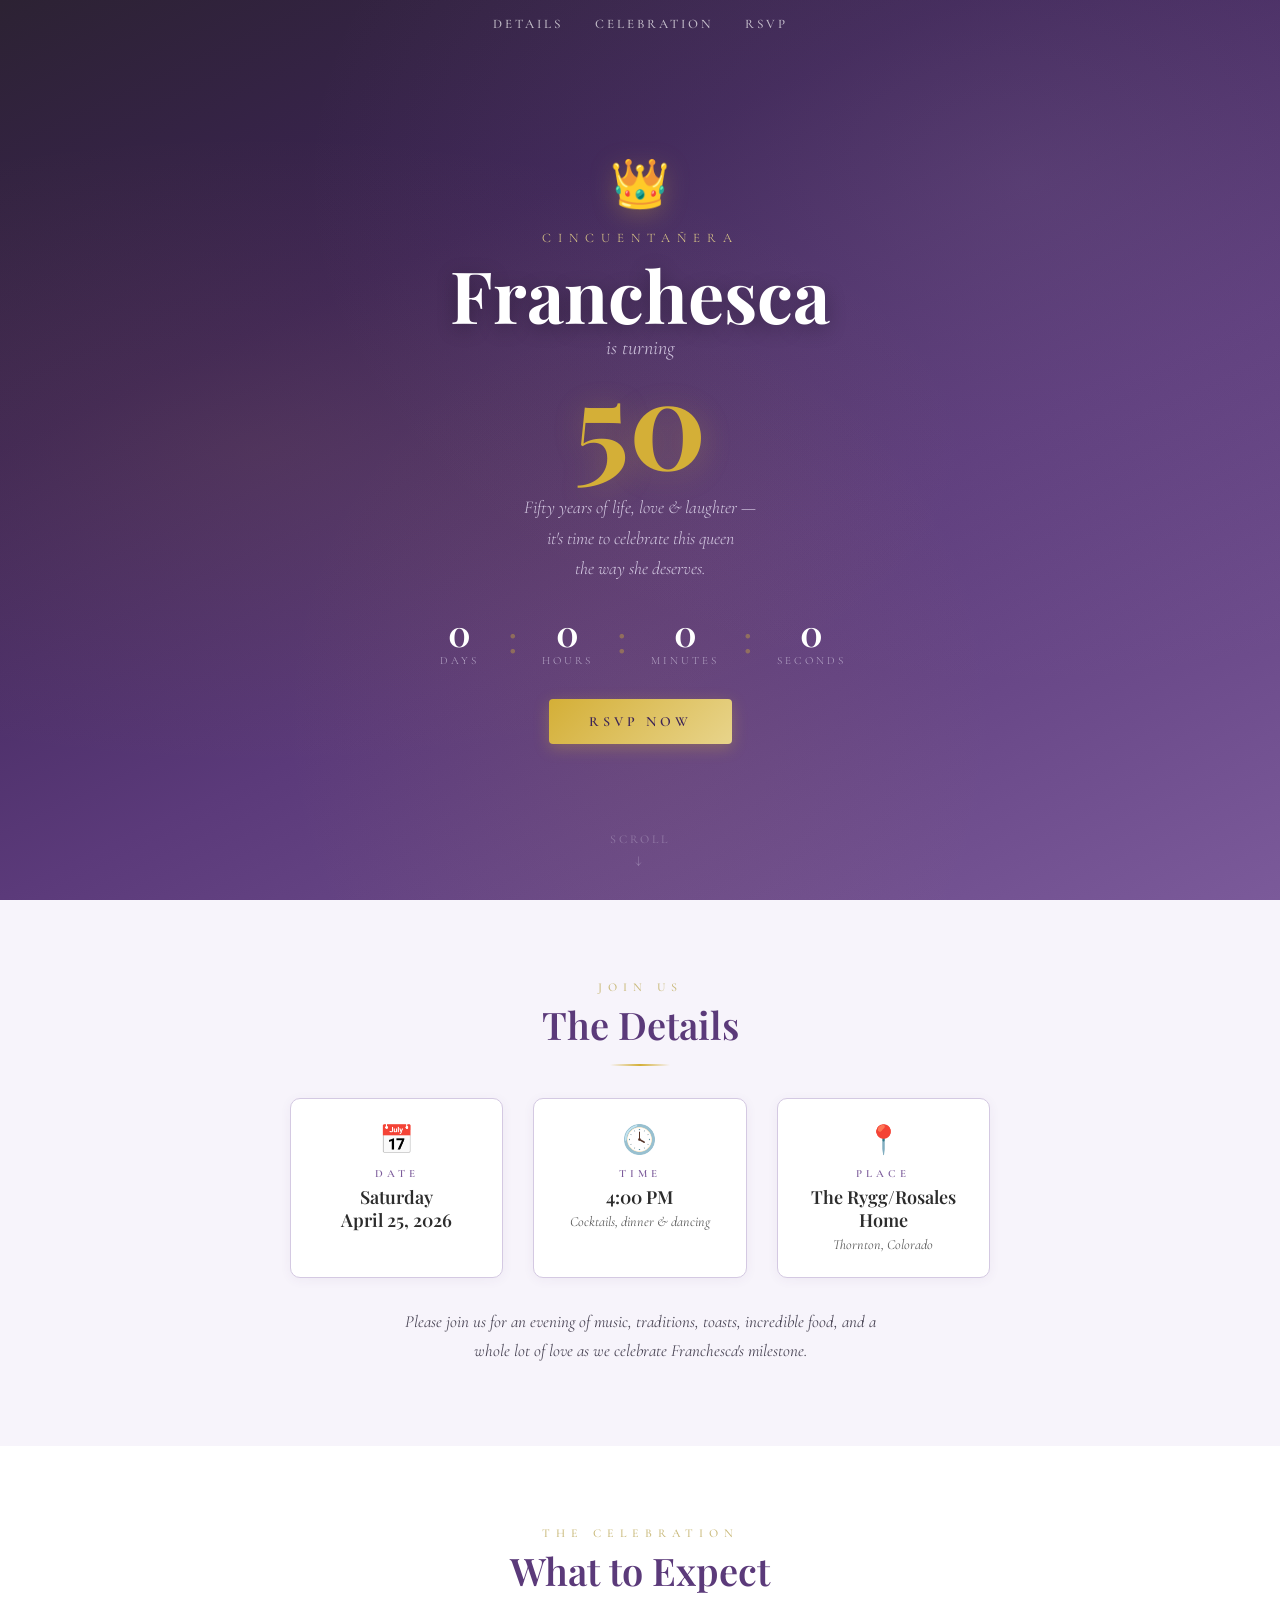
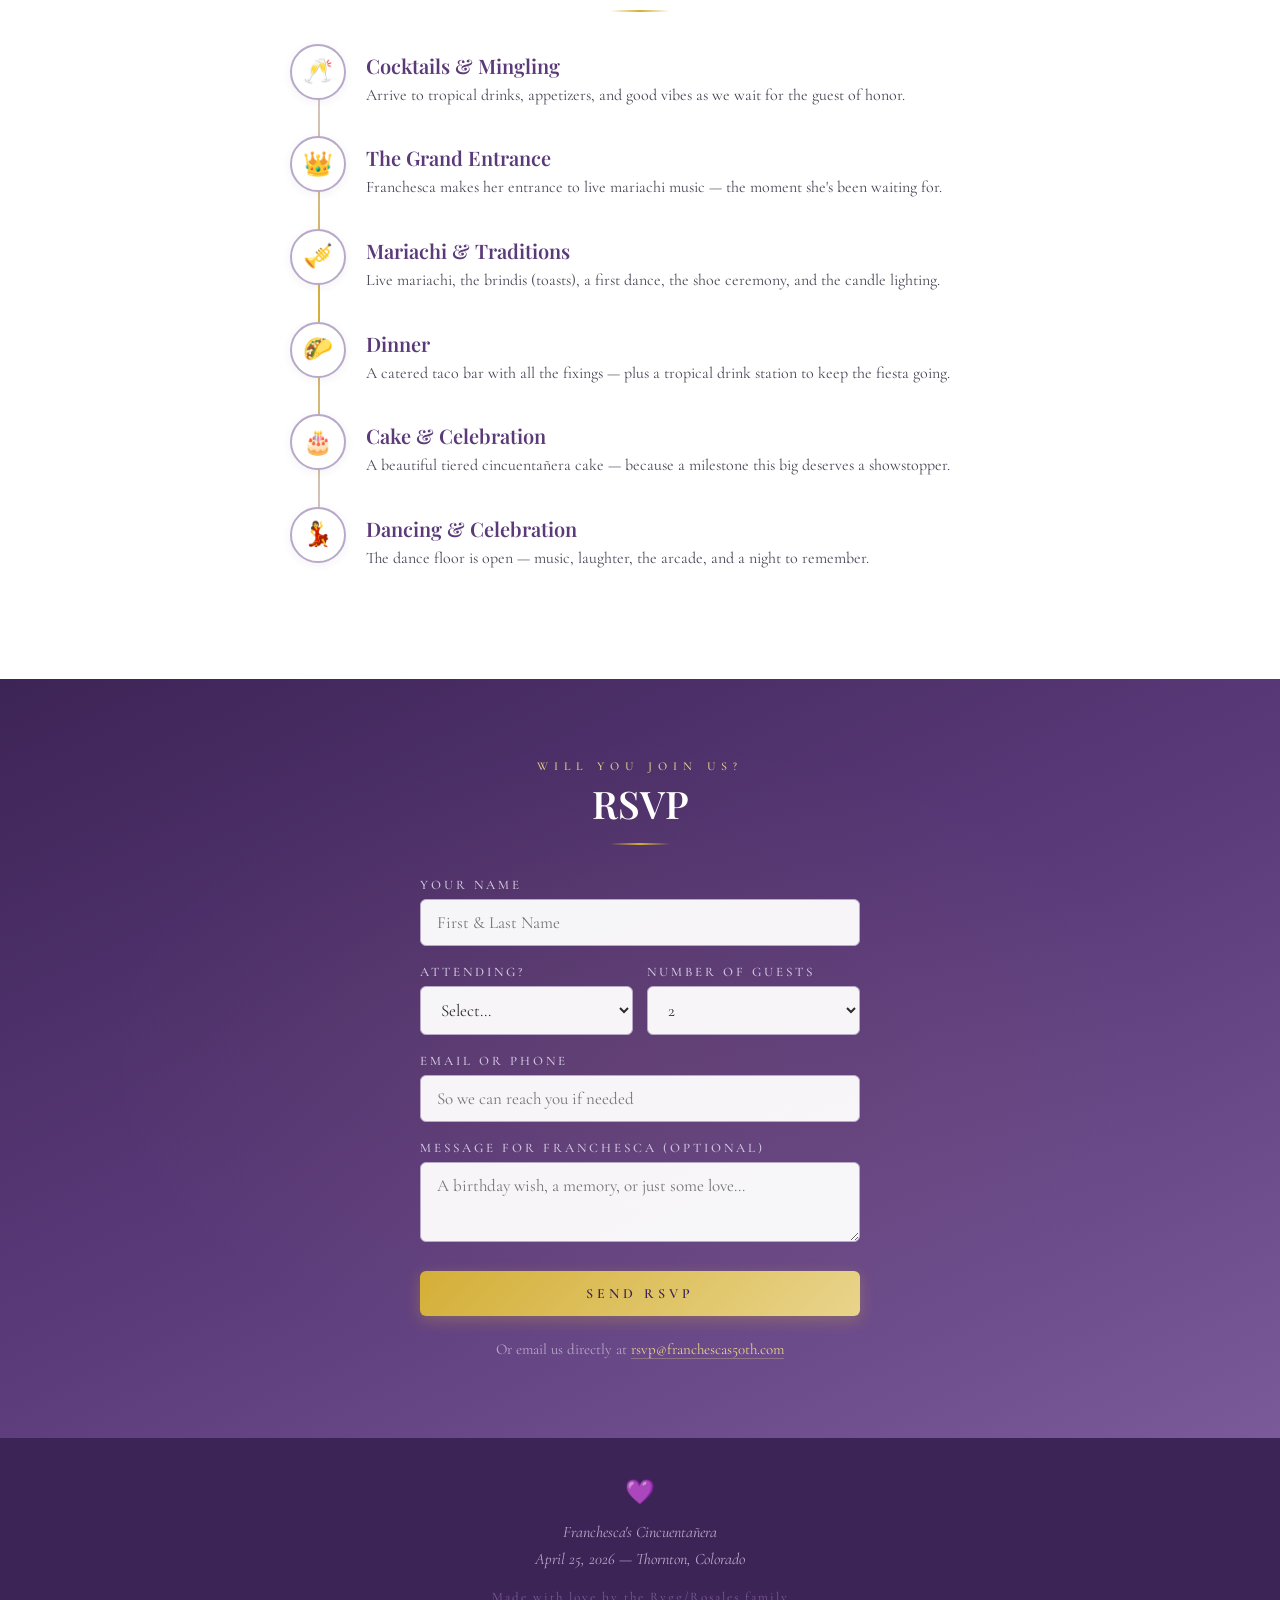
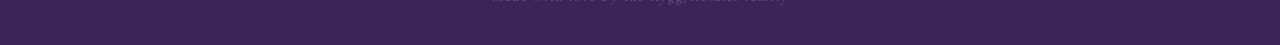
==== commit d08986ab: "Updates" ====
--- a/index.html
+++ b/index.html
@@ -763,8 +763,8 @@
       <li class="timeline-item fade-in">
         <div class="timeline-icon">🎂</div>
         <div class="timeline-content">
-          <div class="timeline-title">Cake &amp; Surprise Dance</div>
-          <div class="timeline-desc">A beautiful tiered cake, followed by a special surprise that will get everyone on their feet.</div>
+          <div class="timeline-title">Cake &amp; Celebration</div>
+          <div class="timeline-desc">A beautiful tiered cincuentañera cake — because a milestone this big deserves a showstopper.</div>
         </div>
       </li>
       <li class="timeline-item fade-in">
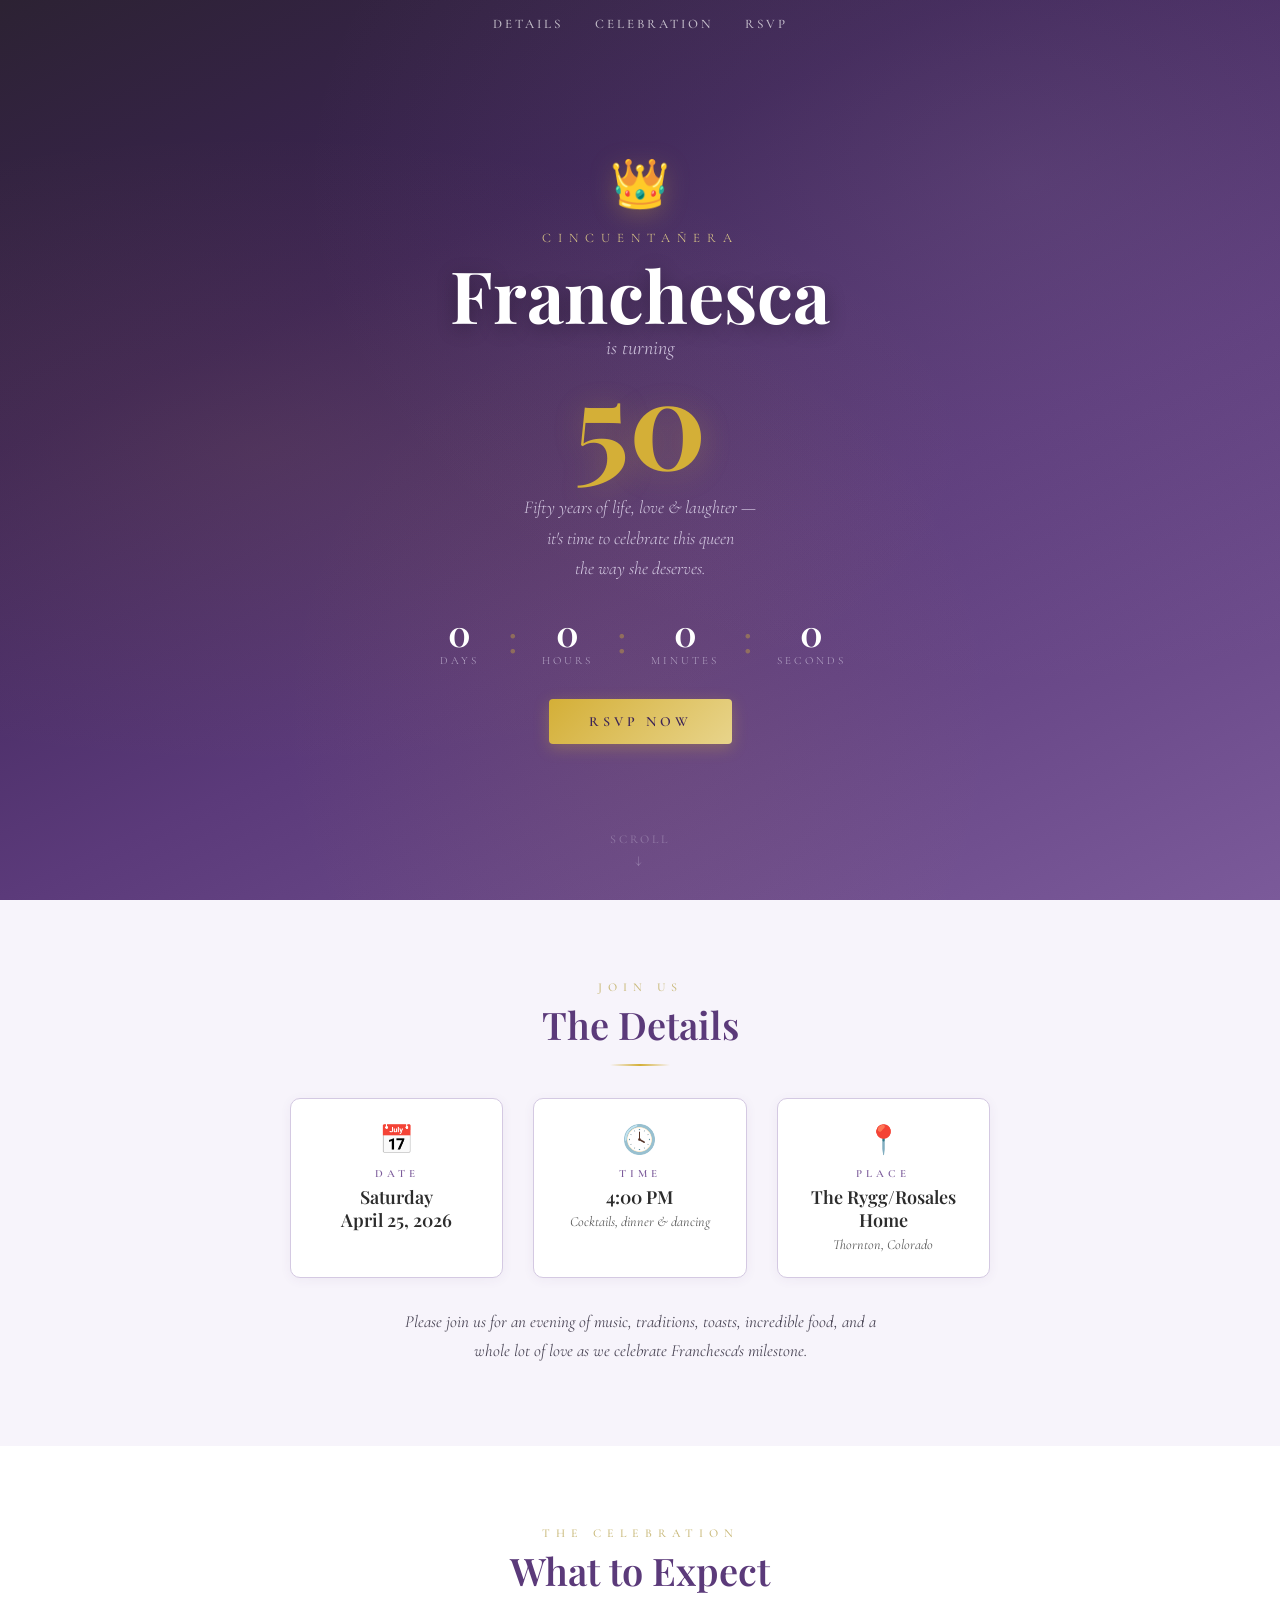
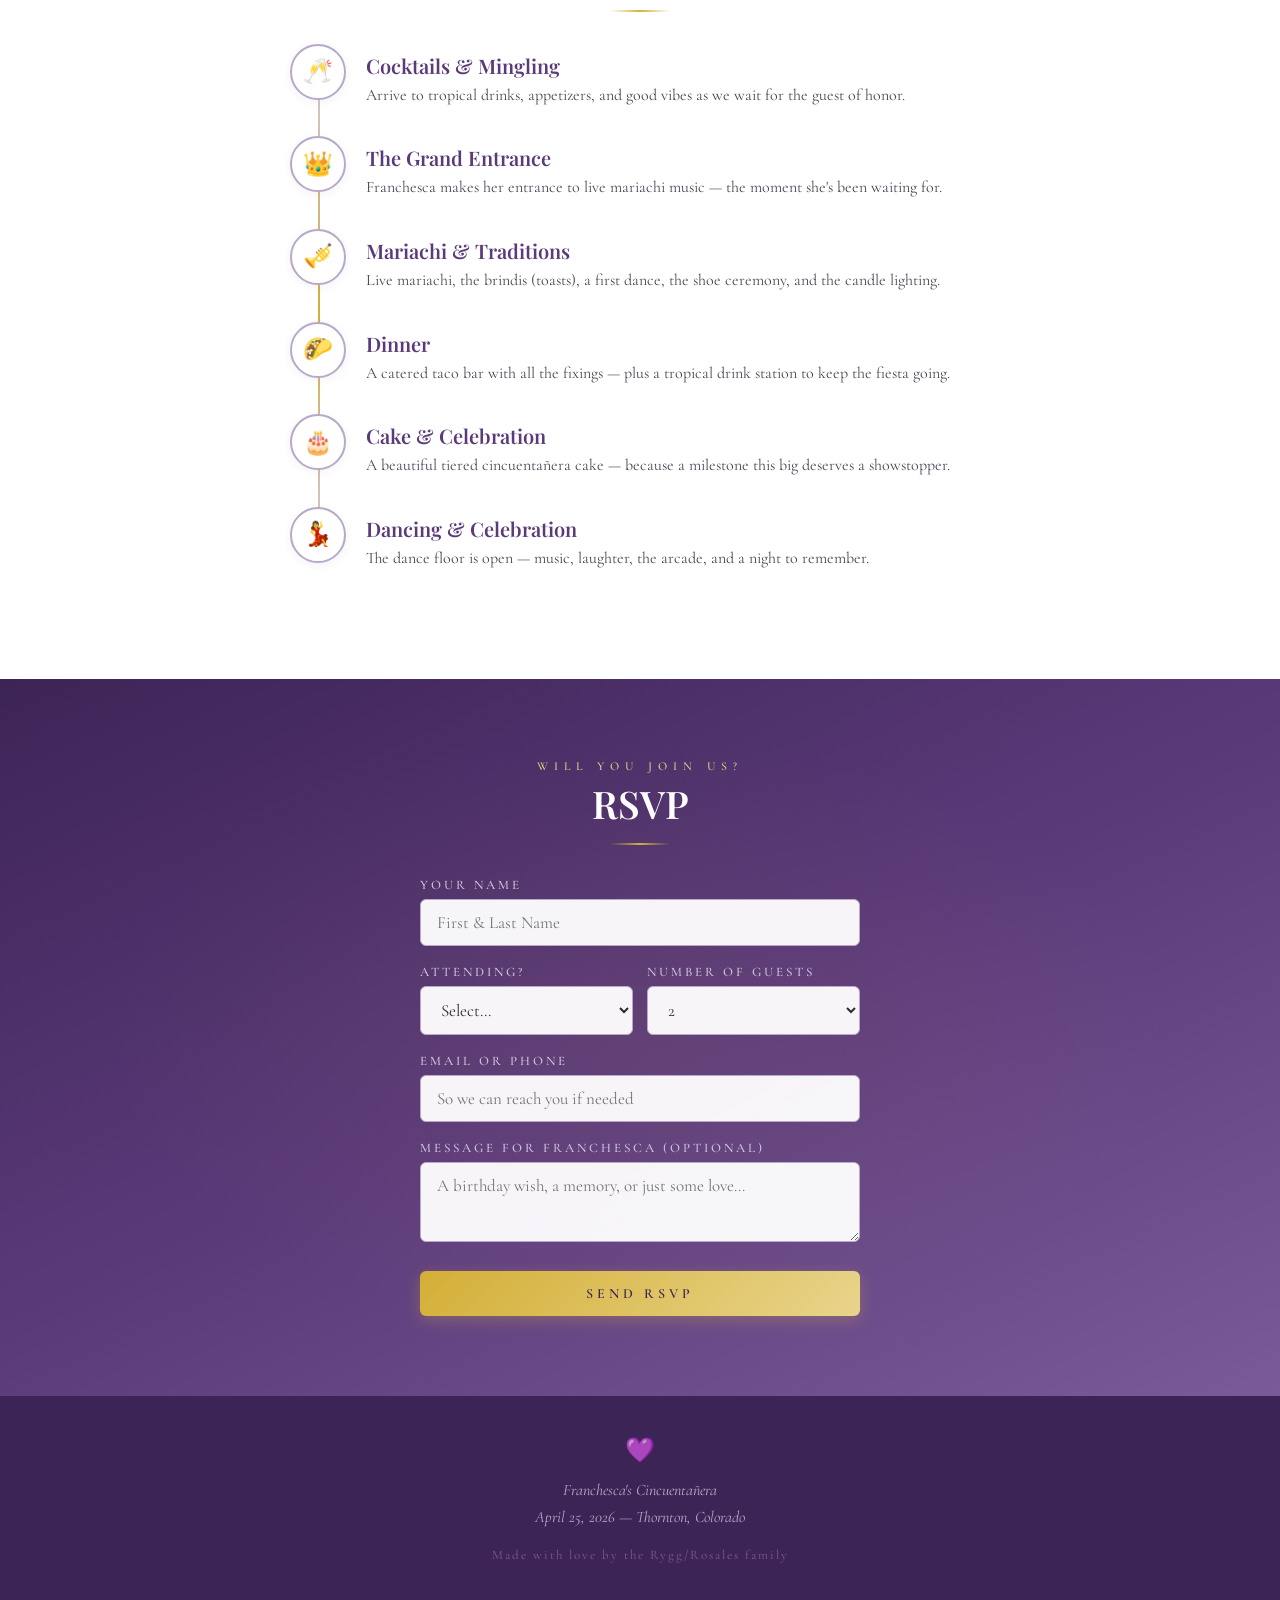
==== commit eab88612: "Updates to index.html" ====
--- a/index.html
+++ b/index.html
@@ -29,59 +29,13 @@
     --charcoal-light: #5A5A5A;
     --text-body: #4A4555;
   }
-
   * { margin: 0; padding: 0; box-sizing: border-box; }
   html { scroll-behavior: smooth; }
-
-  body {
-    font-family: 'Cormorant Garamond', Georgia, serif;
-    color: var(--charcoal);
-    background: var(--cream);
-    overflow-x: hidden;
-    -webkit-font-smoothing: antialiased;
-  }
-
-  /* ====== HERO ====== */
-  .hero {
-    min-height: 100vh;
-    display: flex;
-    flex-direction: column;
-    justify-content: center;
-    align-items: center;
-    text-align: center;
-    padding: 40px 24px;
-    position: relative;
-    overflow: hidden;
-    background: linear-gradient(155deg, #2C2233 0%, #3D2456 30%, #5B3A7A 60%, #7B5A9A 100%);
-  }
-
-  .hero::before {
-    content: '';
-    position: absolute;
-    top: 0; left: 0; right: 0; bottom: 0;
-    background:
-      radial-gradient(ellipse at 20% 50%, rgba(212,175,55,0.08) 0%, transparent 50%),
-      radial-gradient(ellipse at 80% 20%, rgba(184,169,201,0.12) 0%, transparent 50%),
-      radial-gradient(ellipse at 50% 80%, rgba(212,175,55,0.06) 0%, transparent 40%);
-    pointer-events: none;
-  }
-
-  /* Floating sparkle particles */
-  .particles {
-    position: absolute;
-    top: 0; left: 0; right: 0; bottom: 0;
-    overflow: hidden;
-    pointer-events: none;
-  }
-  .particle {
-    position: absolute;
-    width: 3px;
-    height: 3px;
-    background: var(--champagne);
-    border-radius: 50%;
-    opacity: 0;
-    animation: float-up 6s ease-in-out infinite;
-  }
+  body { font-family: 'Cormorant Garamond', Georgia, serif; color: var(--charcoal); background: var(--cream); overflow-x: hidden; -webkit-font-smoothing: antialiased; }
+  .hero { min-height: 100vh; display: flex; flex-direction: column; justify-content: center; align-items: center; text-align: center; padding: 40px 24px; position: relative; overflow: hidden; background: linear-gradient(155deg, #2C2233 0%, #3D2456 30%, #5B3A7A 60%, #7B5A9A 100%); }
+  .hero::before { content: ''; position: absolute; top: 0; left: 0; right: 0; bottom: 0; background: radial-gradient(ellipse at 20% 50%, rgba(212,175,55,0.08) 0%, transparent 50%), radial-gradient(ellipse at 80% 20%, rgba(184,169,201,0.12) 0%, transparent 50%), radial-gradient(ellipse at 50% 80%, rgba(212,175,55,0.06) 0%, transparent 40%); pointer-events: none; }
+  .particles { position: absolute; top: 0; left: 0; right: 0; bottom: 0; overflow: hidden; pointer-events: none; }
+  .particle { position: absolute; width: 3px; height: 3px; background: var(--champagne); border-radius: 50%; opacity: 0; animation: float-up 6s ease-in-out infinite; }
   .particle:nth-child(1) { left: 10%; animation-delay: 0s; animation-duration: 7s; }
   .particle:nth-child(2) { left: 25%; animation-delay: 1.5s; animation-duration: 5s; }
   .particle:nth-child(3) { left: 40%; animation-delay: 3s; animation-duration: 8s; }
@@ -92,555 +46,86 @@
   .particle:nth-child(8) { left: 60%; animation-delay: 1s; animation-duration: 8s; }
   .particle:nth-child(9) { left: 90%; animation-delay: 3.5s; animation-duration: 5s; }
   .particle:nth-child(10) { left: 35%; animation-delay: 5s; animation-duration: 7s; }
-
-  @keyframes float-up {
-    0% { transform: translateY(100vh) scale(0); opacity: 0; }
-    10% { opacity: 0.8; }
-    90% { opacity: 0.3; }
-    100% { transform: translateY(-10vh) scale(1); opacity: 0; }
-  }
-
-  .hero-content {
-    position: relative;
-    z-index: 1;
-    max-width: 600px;
-  }
-
-  .hero-crown {
-    font-size: 48px;
-    margin-bottom: 16px;
-    display: block;
-    filter: drop-shadow(0 4px 12px rgba(212,175,55,0.3));
-    animation: gentle-bob 3s ease-in-out infinite;
-  }
-
-  @keyframes gentle-bob {
-    0%, 100% { transform: translateY(0); }
-    50% { transform: translateY(-6px); }
-  }
-
-  .hero-subtitle {
-    font-family: 'Cormorant Garamond', serif;
-    color: var(--champagne-light);
-    font-size: 13px;
-    letter-spacing: 7px;
-    text-transform: uppercase;
-    font-weight: 300;
-    margin-bottom: 12px;
-  }
-
-  .hero-name {
-    font-family: 'Playfair Display', serif;
-    color: white;
-    font-size: 72px;
-    font-weight: 700;
-    line-height: 1;
-    margin-bottom: 6px;
-    text-shadow: 0 4px 20px rgba(0,0,0,0.3);
-  }
-
-  .hero-turning {
-    font-family: 'Cormorant Garamond', serif;
-    color: var(--lavender-light);
-    font-size: 20px;
-    font-style: italic;
-    font-weight: 300;
-    margin-bottom: 0;
-  }
-
-  .hero-number {
-    font-family: 'Playfair Display', serif;
-    color: var(--champagne);
-    font-size: 120px;
-    font-weight: 700;
-    line-height: 1;
-    text-shadow: 0 4px 30px rgba(212,175,55,0.25);
-    margin-bottom: 12px;
-  }
-
-  .hero-tagline {
-    font-family: 'Cormorant Garamond', serif;
-    color: var(--lavender-light);
-    font-size: 18px;
-    font-weight: 300;
-    font-style: italic;
-    line-height: 1.7;
-    max-width: 380px;
-    margin: 0 auto 30px;
-  }
-
-  /* Countdown */
-  .countdown {
-    display: flex;
-    justify-content: center;
-    gap: 24px;
-    margin-bottom: 32px;
-  }
-
-  .countdown-unit {
-    text-align: center;
-  }
-
-  .countdown-num {
-    font-family: 'Playfair Display', serif;
-    color: white;
-    font-size: 36px;
-    font-weight: 600;
-    line-height: 1;
-    display: block;
-    min-width: 50px;
-  }
-
-  .countdown-label {
-    font-family: 'Cormorant Garamond', serif;
-    color: var(--lavender);
-    font-size: 11px;
-    letter-spacing: 3px;
-    text-transform: uppercase;
-    font-weight: 300;
-    margin-top: 4px;
-  }
-
-  .countdown-sep {
-    font-family: 'Playfair Display', serif;
-    color: var(--champagne);
-    font-size: 36px;
-    font-weight: 300;
-    opacity: 0.4;
-    align-self: flex-start;
-  }
-
-  .hero-cta {
-    display: inline-block;
-    font-family: 'Cormorant Garamond', serif;
-    color: var(--plum-dark);
-    background: linear-gradient(135deg, var(--champagne) 0%, var(--champagne-light) 100%);
-    font-size: 14px;
-    letter-spacing: 4px;
-    text-transform: uppercase;
-    font-weight: 600;
-    padding: 14px 40px;
-    text-decoration: none;
-    border-radius: 4px;
-    transition: all 0.3s ease;
-    box-shadow: 0 4px 15px rgba(212,175,55,0.3);
-  }
-  .hero-cta:hover {
-    transform: translateY(-2px);
-    box-shadow: 0 6px 25px rgba(212,175,55,0.4);
-  }
-
-  .scroll-hint {
-    position: absolute;
-    bottom: 30px;
-    left: 50%;
-    transform: translateX(-50%);
-    color: var(--lavender);
-    font-size: 12px;
-    letter-spacing: 3px;
-    text-transform: uppercase;
-    opacity: 0.5;
-    animation: bounce-down 2s ease-in-out infinite;
-  }
-  .scroll-hint::after {
-    content: '↓';
-    display: block;
-    text-align: center;
-    margin-top: 4px;
-    font-size: 16px;
-  }
-  @keyframes bounce-down {
-    0%, 100% { transform: translateX(-50%) translateY(0); }
-    50% { transform: translateX(-50%) translateY(8px); }
-  }
-
-  /* ====== SECTIONS ====== */
-  section {
-    padding: 80px 24px;
-  }
-
-  .section-inner {
-    max-width: 700px;
-    margin: 0 auto;
-  }
-
-  .section-label {
-    font-family: 'Cormorant Garamond', serif;
-    color: var(--champagne-muted);
-    font-size: 12px;
-    letter-spacing: 6px;
-    text-transform: uppercase;
-    font-weight: 500;
-    text-align: center;
-    margin-bottom: 8px;
-  }
-
-  .section-title {
-    font-family: 'Playfair Display', serif;
-    color: var(--plum);
-    font-size: 38px;
-    font-weight: 600;
-    text-align: center;
-    margin-bottom: 12px;
-    line-height: 1.2;
-  }
-
-  .section-divider {
-    width: 60px;
-    height: 2px;
-    background: linear-gradient(90deg, transparent, var(--champagne), transparent);
-    margin: 16px auto 32px;
-  }
-
-  /* ====== DETAILS ====== */
-  .details {
-    background: var(--lavender-bg);
-  }
-
-  .details-grid {
-    display: grid;
-    grid-template-columns: repeat(3, 1fr);
-    gap: 30px;
-    text-align: center;
-    margin-bottom: 30px;
-  }
-
-  .detail-card {
-    padding: 24px 16px;
-    background: white;
-    border-radius: 10px;
-    box-shadow: 0 2px 12px rgba(91,58,122,0.06);
-    border: 1px solid var(--lavender-light);
-  }
-
-  .detail-card-icon {
-    font-size: 28px;
-    margin-bottom: 10px;
-    display: block;
-  }
-
-  .detail-card-label {
-    font-family: 'Cormorant Garamond', serif;
-    color: var(--plum-light);
-    font-size: 11px;
-    letter-spacing: 4px;
-    text-transform: uppercase;
-    font-weight: 600;
-    margin-bottom: 6px;
-  }
-
-  .detail-card-value {
-    font-family: 'Playfair Display', serif;
-    color: var(--charcoal);
-    font-size: 18px;
-    font-weight: 600;
-    line-height: 1.3;
-  }
-
-  .detail-card-sub {
-    font-family: 'Cormorant Garamond', serif;
-    color: var(--charcoal-light);
-    font-size: 14px;
-    font-style: italic;
-    margin-top: 4px;
-  }
-
-  .details-note {
-    text-align: center;
-    font-family: 'Cormorant Garamond', serif;
-    color: var(--text-body);
-    font-size: 17px;
-    line-height: 1.7;
-    font-style: italic;
-    max-width: 480px;
-    margin: 0 auto;
-  }
-
-  /* ====== WHAT TO EXPECT ====== */
-  .expect {
-    background: white;
-  }
-
-  .timeline-list {
-    list-style: none;
-    position: relative;
-    padding-left: 0;
-  }
-
-  .timeline-list::before {
-    content: '';
-    position: absolute;
-    left: 28px;
-    top: 10px;
-    bottom: 10px;
-    width: 2px;
-    background: linear-gradient(to bottom, var(--lavender-light), var(--champagne), var(--lavender-light));
-  }
-
-  .timeline-item {
-    display: flex;
-    align-items: flex-start;
-    margin-bottom: 28px;
-    position: relative;
-  }
-
-  .timeline-icon {
-    width: 56px;
-    height: 56px;
-    flex-shrink: 0;
-    display: flex;
-    align-items: center;
-    justify-content: center;
-    font-size: 24px;
-    background: white;
-    border: 2px solid var(--lavender);
-    border-radius: 50%;
-    z-index: 1;
-    box-shadow: 0 2px 8px rgba(91,58,122,0.08);
-  }
-
-  .timeline-content {
-    margin-left: 20px;
-    padding-top: 8px;
-  }
-
-  .timeline-title {
-    font-family: 'Playfair Display', serif;
-    color: var(--plum);
-    font-size: 20px;
-    font-weight: 600;
-    margin-bottom: 4px;
-  }
-
-  .timeline-desc {
-    font-family: 'Cormorant Garamond', serif;
-    color: var(--text-body);
-    font-size: 16px;
-    line-height: 1.6;
-    font-weight: 400;
-  }
-
-  /* ====== RSVP ====== */
-  .rsvp {
-    background: linear-gradient(155deg, var(--plum-dark) 0%, var(--plum) 50%, var(--plum-light) 100%);
-    position: relative;
-    overflow: hidden;
-  }
-
-  .rsvp::before {
-    content: '';
-    position: absolute;
-    top: 0; left: 0; right: 0; bottom: 0;
-    background: radial-gradient(ellipse at 50% 50%, rgba(212,175,55,0.06) 0%, transparent 60%);
-    pointer-events: none;
-  }
-
+  @keyframes float-up { 0% { transform: translateY(100vh) scale(0); opacity: 0; } 10% { opacity: 0.8; } 90% { opacity: 0.3; } 100% { transform: translateY(-10vh) scale(1); opacity: 0; } }
+  .hero-content { position: relative; z-index: 1; max-width: 600px; }
+  .hero-crown { font-size: 48px; margin-bottom: 16px; display: block; filter: drop-shadow(0 4px 12px rgba(212,175,55,0.3)); animation: gentle-bob 3s ease-in-out infinite; }
+  @keyframes gentle-bob { 0%, 100% { transform: translateY(0); } 50% { transform: translateY(-6px); } }
+  .hero-subtitle { font-family: 'Cormorant Garamond', serif; color: var(--champagne-light); font-size: 13px; letter-spacing: 7px; text-transform: uppercase; font-weight: 300; margin-bottom: 12px; }
+  .hero-name { font-family: 'Playfair Display', serif; color: white; font-size: 72px; font-weight: 700; line-height: 1; margin-bottom: 6px; text-shadow: 0 4px 20px rgba(0,0,0,0.3); }
+  .hero-turning { font-family: 'Cormorant Garamond', serif; color: var(--lavender-light); font-size: 20px; font-style: italic; font-weight: 300; margin-bottom: 0; }
+  .hero-number { font-family: 'Playfair Display', serif; color: var(--champagne); font-size: 120px; font-weight: 700; line-height: 1; text-shadow: 0 4px 30px rgba(212,175,55,0.25); margin-bottom: 12px; }
+  .hero-tagline { font-family: 'Cormorant Garamond', serif; color: var(--lavender-light); font-size: 18px; font-weight: 300; font-style: italic; line-height: 1.7; max-width: 380px; margin: 0 auto 30px; }
+  .countdown { display: flex; justify-content: center; gap: 24px; margin-bottom: 32px; }
+  .countdown-unit { text-align: center; }
+  .countdown-num { font-family: 'Playfair Display', serif; color: white; font-size: 36px; font-weight: 600; line-height: 1; display: block; min-width: 50px; }
+  .countdown-label { font-family: 'Cormorant Garamond', serif; color: var(--lavender); font-size: 11px; letter-spacing: 3px; text-transform: uppercase; font-weight: 300; margin-top: 4px; }
+  .countdown-sep { font-family: 'Playfair Display', serif; color: var(--champagne); font-size: 36px; font-weight: 300; opacity: 0.4; align-self: flex-start; }
+  .hero-cta { display: inline-block; font-family: 'Cormorant Garamond', serif; color: var(--plum-dark); background: linear-gradient(135deg, var(--champagne) 0%, var(--champagne-light) 100%); font-size: 14px; letter-spacing: 4px; text-transform: uppercase; font-weight: 600; padding: 14px 40px; text-decoration: none; border-radius: 4px; transition: all 0.3s ease; box-shadow: 0 4px 15px rgba(212,175,55,0.3); }
+  .hero-cta:hover { transform: translateY(-2px); box-shadow: 0 6px 25px rgba(212,175,55,0.4); }
+  .scroll-hint { position: absolute; bottom: 30px; left: 50%; transform: translateX(-50%); color: var(--lavender); font-size: 12px; letter-spacing: 3px; text-transform: uppercase; opacity: 0.5; animation: bounce-down 2s ease-in-out infinite; }
+  .scroll-hint::after { content: '↓'; display: block; text-align: center; margin-top: 4px; font-size: 16px; }
+  @keyframes bounce-down { 0%, 100% { transform: translateX(-50%) translateY(0); } 50% { transform: translateX(-50%) translateY(8px); } }
+  section { padding: 80px 24px; }
+  .section-inner { max-width: 700px; margin: 0 auto; }
+  .section-label { font-family: 'Cormorant Garamond', serif; color: var(--champagne-muted); font-size: 12px; letter-spacing: 6px; text-transform: uppercase; font-weight: 500; text-align: center; margin-bottom: 8px; }
+  .section-title { font-family: 'Playfair Display', serif; color: var(--plum); font-size: 38px; font-weight: 600; text-align: center; margin-bottom: 12px; line-height: 1.2; }
+  .section-divider { width: 60px; height: 2px; background: linear-gradient(90deg, transparent, var(--champagne), transparent); margin: 16px auto 32px; }
+  .details { background: var(--lavender-bg); }
+  .details-grid { display: grid; grid-template-columns: repeat(3, 1fr); gap: 30px; text-align: center; margin-bottom: 30px; }
+  .detail-card { padding: 24px 16px; background: white; border-radius: 10px; box-shadow: 0 2px 12px rgba(91,58,122,0.06); border: 1px solid var(--lavender-light); }
+  .detail-card-icon { font-size: 28px; margin-bottom: 10px; display: block; }
+  .detail-card-label { font-family: 'Cormorant Garamond', serif; color: var(--plum-light); font-size: 11px; letter-spacing: 4px; text-transform: uppercase; font-weight: 600; margin-bottom: 6px; }
+  .detail-card-value { font-family: 'Playfair Display', serif; color: var(--charcoal); font-size: 18px; font-weight: 600; line-height: 1.3; }
+  .detail-card-sub { font-family: 'Cormorant Garamond', serif; color: var(--charcoal-light); font-size: 14px; font-style: italic; margin-top: 4px; }
+  .details-note { text-align: center; font-family: 'Cormorant Garamond', serif; color: var(--text-body); font-size: 17px; line-height: 1.7; font-style: italic; max-width: 480px; margin: 0 auto; }
+  .expect { background: white; }
+  .timeline-list { list-style: none; position: relative; padding-left: 0; }
+  .timeline-list::before { content: ''; position: absolute; left: 28px; top: 10px; bottom: 10px; width: 2px; background: linear-gradient(to bottom, var(--lavender-light), var(--champagne), var(--lavender-light)); }
+  .timeline-item { display: flex; align-items: flex-start; margin-bottom: 28px; position: relative; }
+  .timeline-icon { width: 56px; height: 56px; flex-shrink: 0; display: flex; align-items: center; justify-content: center; font-size: 24px; background: white; border: 2px solid var(--lavender); border-radius: 50%; z-index: 1; box-shadow: 0 2px 8px rgba(91,58,122,0.08); }
+  .timeline-content { margin-left: 20px; padding-top: 8px; }
+  .timeline-title { font-family: 'Playfair Display', serif; color: var(--plum); font-size: 20px; font-weight: 600; margin-bottom: 4px; }
+  .timeline-desc { font-family: 'Cormorant Garamond', serif; color: var(--text-body); font-size: 16px; line-height: 1.6; font-weight: 400; }
+  .rsvp { background: linear-gradient(155deg, var(--plum-dark) 0%, var(--plum) 50%, var(--plum-light) 100%); position: relative; overflow: hidden; }
+  .rsvp::before { content: ''; position: absolute; top: 0; left: 0; right: 0; bottom: 0; background: radial-gradient(ellipse at 50% 50%, rgba(212,175,55,0.06) 0%, transparent 60%); pointer-events: none; }
   .rsvp .section-label { color: var(--champagne-light); }
   .rsvp .section-title { color: white; }
-
-  .rsvp-form {
-    max-width: 440px;
-    margin: 0 auto;
-    position: relative;
-    z-index: 1;
-  }
-
-  .form-group {
-    margin-bottom: 18px;
-  }
-
-  .form-label {
-    font-family: 'Cormorant Garamond', serif;
-    color: var(--lavender-light);
-    font-size: 13px;
-    letter-spacing: 3px;
-    text-transform: uppercase;
-    font-weight: 500;
-    display: block;
-    margin-bottom: 6px;
-  }
-
-  .form-input, .form-select, .form-textarea {
-    width: 100%;
-    padding: 12px 16px;
-    font-family: 'Cormorant Garamond', serif;
-    font-size: 17px;
-    color: var(--charcoal);
-    background: rgba(255,255,255,0.95);
-    border: 1px solid var(--lavender);
-    border-radius: 6px;
-    outline: none;
-    transition: border-color 0.3s, box-shadow 0.3s;
-  }
-  .form-input:focus, .form-select:focus, .form-textarea:focus {
-    border-color: var(--champagne);
-    box-shadow: 0 0 0 3px rgba(212,175,55,0.15);
-  }
+  .rsvp-form { max-width: 440px; margin: 0 auto; position: relative; z-index: 1; }
+  .form-group { margin-bottom: 18px; }
+  .form-label { font-family: 'Cormorant Garamond', serif; color: var(--lavender-light); font-size: 13px; letter-spacing: 3px; text-transform: uppercase; font-weight: 500; display: block; margin-bottom: 6px; }
+  .form-input, .form-select, .form-textarea { width: 100%; padding: 12px 16px; font-family: 'Cormorant Garamond', serif; font-size: 17px; color: var(--charcoal); background: rgba(255,255,255,0.95); border: 1px solid var(--lavender); border-radius: 6px; outline: none; transition: border-color 0.3s, box-shadow 0.3s; }
+  .form-input:focus, .form-select:focus, .form-textarea:focus { border-color: var(--champagne); box-shadow: 0 0 0 3px rgba(212,175,55,0.15); }
   .form-textarea { resize: vertical; min-height: 80px; }
   .form-select { cursor: pointer; appearance: auto; }
-
-  .form-row {
-    display: grid;
-    grid-template-columns: 1fr 1fr;
-    gap: 14px;
-  }
-
-  .form-submit {
-    display: block;
-    width: 100%;
-    padding: 14px;
-    margin-top: 24px;
-    font-family: 'Cormorant Garamond', serif;
-    font-size: 14px;
-    letter-spacing: 4px;
-    text-transform: uppercase;
-    font-weight: 600;
-    color: var(--plum-dark);
-    background: linear-gradient(135deg, var(--champagne) 0%, var(--champagne-light) 100%);
-    border: none;
-    border-radius: 6px;
-    cursor: pointer;
-    transition: all 0.3s ease;
-    box-shadow: 0 4px 15px rgba(212,175,55,0.3);
-  }
-  .form-submit:hover {
-    transform: translateY(-2px);
-    box-shadow: 0 6px 25px rgba(212,175,55,0.4);
-  }
-
-  .form-success {
-    display: none;
-    text-align: center;
-    padding: 40px 20px;
-  }
+  .form-row { display: grid; grid-template-columns: 1fr 1fr; gap: 14px; }
+  .form-submit { display: block; width: 100%; padding: 14px; margin-top: 24px; font-family: 'Cormorant Garamond', serif; font-size: 14px; letter-spacing: 4px; text-transform: uppercase; font-weight: 600; color: var(--plum-dark); background: linear-gradient(135deg, var(--champagne) 0%, var(--champagne-light) 100%); border: none; border-radius: 6px; cursor: pointer; transition: all 0.3s ease; box-shadow: 0 4px 15px rgba(212,175,55,0.3); }
+  .form-submit:hover { transform: translateY(-2px); box-shadow: 0 6px 25px rgba(212,175,55,0.4); }
+  .form-success { display: none; text-align: center; padding: 40px 20px; }
   .form-success.show { display: block; }
   .form-success-icon { font-size: 48px; margin-bottom: 16px; display: block; }
-  .form-success-title {
-    font-family: 'Playfair Display', serif;
-    color: white;
-    font-size: 28px;
-    margin-bottom: 8px;
-  }
-  .form-success-text {
-    font-family: 'Cormorant Garamond', serif;
-    color: var(--lavender-light);
-    font-size: 17px;
-    font-style: italic;
-  }
-
-  .rsvp-or {
-    text-align: center;
-    margin-top: 24px;
-    font-family: 'Cormorant Garamond', serif;
-    color: var(--lavender);
-    font-size: 15px;
-  }
-  .rsvp-or a {
-    color: var(--champagne-light);
-    text-decoration: none;
-    border-bottom: 1px solid rgba(232,212,139,0.3);
-    transition: border-color 0.3s;
-  }
-  .rsvp-or a:hover { border-color: var(--champagne-light); }
-
-  /* ====== FOOTER ====== */
-  .footer {
-    background: var(--plum-dark);
-    padding: 40px 24px;
-    text-align: center;
-  }
-
-  .footer-heart {
-    font-size: 24px;
-    margin-bottom: 12px;
-    display: block;
-  }
-
-  .footer-text {
-    font-family: 'Cormorant Garamond', serif;
-    color: var(--lavender);
-    font-size: 16px;
-    font-style: italic;
-    line-height: 1.7;
-    max-width: 400px;
-    margin: 0 auto 16px;
-  }
-
-  .footer-copy {
-    font-family: 'Cormorant Garamond', serif;
-    color: var(--plum-light);
-    font-size: 13px;
-    letter-spacing: 2px;
-  }
-
-  /* ====== NAV ====== */
-  .nav {
-    position: fixed;
-    top: 0;
-    left: 0;
-    right: 0;
-    z-index: 100;
-    padding: 16px 24px;
-    display: flex;
-    justify-content: center;
-    gap: 32px;
-    background: transparent;
-    transition: background 0.3s, box-shadow 0.3s;
-  }
-  .nav.scrolled {
-    background: rgba(61,36,86,0.95);
-    backdrop-filter: blur(10px);
-    box-shadow: 0 2px 20px rgba(0,0,0,0.2);
-  }
-
-  .nav a {
-    font-family: 'Cormorant Garamond', serif;
-    color: rgba(255,255,255,0.7);
-    text-decoration: none;
-    font-size: 13px;
-    letter-spacing: 3px;
-    text-transform: uppercase;
-    font-weight: 500;
-    transition: color 0.3s;
-  }
+  .form-success-title { font-family: 'Playfair Display', serif; color: white; font-size: 28px; margin-bottom: 8px; }
+  .form-success-text { font-family: 'Cormorant Garamond', serif; color: var(--lavender-light); font-size: 17px; font-style: italic; }
+  .footer { background: var(--plum-dark); padding: 40px 24px; text-align: center; }
+  .footer-heart { font-size: 24px; margin-bottom: 12px; display: block; }
+  .footer-text { font-family: 'Cormorant Garamond', serif; color: var(--lavender); font-size: 16px; font-style: italic; line-height: 1.7; max-width: 400px; margin: 0 auto 16px; }
+  .footer-copy { font-family: 'Cormorant Garamond', serif; color: var(--plum-light); font-size: 13px; letter-spacing: 2px; }
+  .nav { position: fixed; top: 0; left: 0; right: 0; z-index: 100; padding: 16px 24px; display: flex; justify-content: center; gap: 32px; background: transparent; transition: background 0.3s, box-shadow 0.3s; }
+  .nav.scrolled { background: rgba(61,36,86,0.95); backdrop-filter: blur(10px); box-shadow: 0 2px 20px rgba(0,0,0,0.2); }
+  .nav a { font-family: 'Cormorant Garamond', serif; color: rgba(255,255,255,0.7); text-decoration: none; font-size: 13px; letter-spacing: 3px; text-transform: uppercase; font-weight: 500; transition: color 0.3s; }
   .nav a:hover { color: var(--champagne-light); }
-
-  /* ====== RESPONSIVE ====== */
-  @media (max-width: 640px) {
-    .hero-name { font-size: 48px; }
-    .hero-number { font-size: 80px; }
-    .section-title { font-size: 30px; }
-    .details-grid { grid-template-columns: 1fr; gap: 16px; }
-    .countdown { gap: 14px; }
-    .countdown-num { font-size: 28px; }
-    .form-row { grid-template-columns: 1fr; }
-    .nav { gap: 16px; padding: 12px 16px; }
-    .nav a { font-size: 11px; letter-spacing: 2px; }
-    section { padding: 60px 20px; }
-  }
-
-  /* Fade-in animation */
-  .fade-in {
-    opacity: 0;
-    transform: translateY(20px);
-    transition: opacity 0.6s ease, transform 0.6s ease;
-  }
-  .fade-in.visible {
-    opacity: 1;
-    transform: translateY(0);
-  }
+  @media (max-width: 640px) { .hero-name { font-size: 48px; } .hero-number { font-size: 80px; } .section-title { font-size: 30px; } .details-grid { grid-template-columns: 1fr; gap: 16px; } .countdown { gap: 14px; } .countdown-num { font-size: 28px; } .form-row { grid-template-columns: 1fr; } .nav { gap: 16px; padding: 12px 16px; } .nav a { font-size: 11px; letter-spacing: 2px; } section { padding: 60px 20px; } }
+  .fade-in { opacity: 0; transform: translateY(20px); transition: opacity 0.6s ease, transform 0.6s ease; }
+  .fade-in.visible { opacity: 1; transform: translateY(0); }
 </style>
 </head>
 <body>
 
-<!-- Nav -->
 <nav class="nav" id="nav">
   <a href="#details">Details</a>
   <a href="#expect">Celebration</a>
   <a href="#rsvp">RSVP</a>
 </nav>
 
-<!-- Hero -->
 <section class="hero" id="home">
   <div class="particles">
     <div class="particle"></div><div class="particle"></div><div class="particle"></div>
@@ -648,54 +133,32 @@
     <div class="particle"></div><div class="particle"></div><div class="particle"></div>
     <div class="particle"></div>
   </div>
-
   <div class="hero-content">
     <span class="hero-crown">👑</span>
     <div class="hero-subtitle">Cincuentañera</div>
     <h1 class="hero-name">Franchesca</h1>
     <div class="hero-turning">is turning</div>
     <div class="hero-number">50</div>
-    <p class="hero-tagline">
-      Fifty years of life, love &amp; laughter —<br>
-      it's time to celebrate this queen<br>
-      the way she deserves.
-    </p>
-
+    <p class="hero-tagline">Fifty years of life, love &amp; laughter —<br>it's time to celebrate this queen<br>the way she deserves.</p>
     <div class="countdown" id="countdown">
-      <div class="countdown-unit">
-        <span class="countdown-num" id="cd-days">--</span>
-        <div class="countdown-label">Days</div>
-      </div>
+      <div class="countdown-unit"><span class="countdown-num" id="cd-days">--</span><div class="countdown-label">Days</div></div>
       <span class="countdown-sep">:</span>
-      <div class="countdown-unit">
-        <span class="countdown-num" id="cd-hours">--</span>
-        <div class="countdown-label">Hours</div>
-      </div>
+      <div class="countdown-unit"><span class="countdown-num" id="cd-hours">--</span><div class="countdown-label">Hours</div></div>
       <span class="countdown-sep">:</span>
-      <div class="countdown-unit">
-        <span class="countdown-num" id="cd-mins">--</span>
-        <div class="countdown-label">Minutes</div>
-      </div>
+      <div class="countdown-unit"><span class="countdown-num" id="cd-mins">--</span><div class="countdown-label">Minutes</div></div>
       <span class="countdown-sep">:</span>
-      <div class="countdown-unit">
-        <span class="countdown-num" id="cd-secs">--</span>
-        <div class="countdown-label">Seconds</div>
-      </div>
+      <div class="countdown-unit"><span class="countdown-num" id="cd-secs">--</span><div class="countdown-label">Seconds</div></div>
     </div>
-
     <a href="#rsvp" class="hero-cta">RSVP Now</a>
   </div>
-
   <div class="scroll-hint">Scroll</div>
 </section>
 
-<!-- Details -->
 <section class="details" id="details">
   <div class="section-inner">
     <div class="section-label">Join Us</div>
     <h2 class="section-title">The Details</h2>
     <div class="section-divider"></div>
-
     <div class="details-grid fade-in">
       <div class="detail-card">
         <span class="detail-card-icon">📅</span>
@@ -715,22 +178,15 @@
         <div class="detail-card-sub">Thornton, Colorado</div>
       </div>
     </div>
-
-    <p class="details-note fade-in">
-      Please join us for an evening of music, traditions,
-      toasts, incredible food, and a whole lot of love
-      as we celebrate Franchesca's milestone.
-    </p>
+    <p class="details-note fade-in">Please join us for an evening of music, traditions, toasts, incredible food, and a whole lot of love as we celebrate Franchesca's milestone.</p>
   </div>
 </section>
 
-<!-- What to Expect -->
 <section class="expect" id="expect">
   <div class="section-inner">
     <div class="section-label">The Celebration</div>
     <h2 class="section-title">What to Expect</h2>
     <div class="section-divider"></div>
-
     <ul class="timeline-list">
       <li class="timeline-item fade-in">
         <div class="timeline-icon">🥂</div>
@@ -778,20 +234,17 @@
   </div>
 </section>
 
-<!-- RSVP -->
 <section class="rsvp" id="rsvp">
   <div class="section-inner">
     <div class="section-label">Will You Join Us?</div>
     <h2 class="section-title">RSVP</h2>
     <div class="section-divider"></div>
-
     <div class="rsvp-form" id="rsvp-form-container">
       <form id="rsvpForm" onsubmit="handleRSVP(event)">
         <div class="form-group">
           <label class="form-label">Your Name</label>
           <input type="text" class="form-input" name="name" required placeholder="First & Last Name">
         </div>
-
         <div class="form-row">
           <div class="form-group">
             <label class="form-label">Attending?</label>
@@ -812,66 +265,41 @@
             </select>
           </div>
         </div>
-
         <div class="form-group">
           <label class="form-label">Email or Phone</label>
           <input type="text" class="form-input" name="contact" placeholder="So we can reach you if needed">
         </div>
-
         <div class="form-group">
           <label class="form-label">Message for Franchesca (Optional)</label>
           <textarea class="form-textarea" name="message" placeholder="A birthday wish, a memory, or just some love..."></textarea>
         </div>
-
         <button type="submit" class="form-submit">Send RSVP</button>
       </form>
-
-      <div class="rsvp-or">
-        Or email us directly at <a href="mailto:rsvp@franchescas50th.com">rsvp@franchescas50th.com</a>
-      </div>
     </div>
-
     <div class="form-success" id="rsvp-success">
       <span class="form-success-icon">🎉</span>
       <div class="form-success-title">Thank You!</div>
-      <div class="form-success-text">
-        Your RSVP has been received.<br>
-        We can't wait to celebrate with you!
-      </div>
+      <div class="form-success-text">Your RSVP has been received.<br>We can't wait to celebrate with you!</div>
     </div>
   </div>
 </section>
 
-<!-- Footer -->
 <footer class="footer">
   <span class="footer-heart">💜</span>
-  <p class="footer-text">
-    Franchesca's Cincuentañera<br>
-    April 25, 2026 — Thornton, Colorado
-  </p>
+  <p class="footer-text">Franchesca's Cincuentañera<br>April 25, 2026 — Thornton, Colorado</p>
   <div class="footer-copy">Made with love by the Rygg/Rosales family</div>
 </footer>
 
 <script>
-  // Countdown timer
   function updateCountdown() {
     const target = new Date('2026-04-25T16:00:00-06:00').getTime();
     const now = Date.now();
     const diff = target - now;
-
-    if (diff <= 0) {
-      document.getElementById('cd-days').textContent = '0';
-      document.getElementById('cd-hours').textContent = '0';
-      document.getElementById('cd-mins').textContent = '0';
-      document.getElementById('cd-secs').textContent = '0';
-      return;
-    }
-
+    if (diff <= 0) { document.getElementById('cd-days').textContent = '0'; document.getElementById('cd-hours').textContent = '0'; document.getElementById('cd-mins').textContent = '0'; document.getElementById('cd-secs').textContent = '0'; return; }
     const days = Math.floor(diff / (1000 * 60 * 60 * 24));
     const hours = Math.floor((diff / (1000 * 60 * 60)) % 24);
     const mins = Math.floor((diff / (1000 * 60)) % 60);
     const secs = Math.floor((diff / 1000) % 60);
-
     document.getElementById('cd-days').textContent = days;
     document.getElementById('cd-hours').textContent = String(hours).padStart(2, '0');
     document.getElementById('cd-mins').textContent = String(mins).padStart(2, '0');
@@ -880,52 +308,37 @@
   updateCountdown();
   setInterval(updateCountdown, 1000);
 
-  // Nav scroll effect
   const nav = document.getElementById('nav');
-  window.addEventListener('scroll', () => {
-    nav.classList.toggle('scrolled', window.scrollY > 80);
-  });
-
-  // Fade-in on scroll
+  window.addEventListener('scroll', () => { nav.classList.toggle('scrolled', window.scrollY > 80); });
+
   const fadeEls = document.querySelectorAll('.fade-in');
-  const observer = new IntersectionObserver((entries) => {
-    entries.forEach(entry => {
-      if (entry.isIntersecting) {
-        entry.target.classList.add('visible');
-      }
-    });
-  }, { threshold: 0.15 });
+  const observer = new IntersectionObserver((entries) => { entries.forEach(entry => { if (entry.isIntersecting) { entry.target.classList.add('visible'); } }); }, { threshold: 0.15 });
   fadeEls.forEach(el => observer.observe(el));
 
-  // RSVP form handler
   function handleRSVP(e) {
     e.preventDefault();
     const form = e.target;
-    const data = new FormData(form);
-
-    // Build mailto body
-    const name = data.get('name');
-    const attending = data.get('attending');
-    const guests = data.get('guests');
-    const contact = data.get('contact');
-    const message = data.get('message');
-
-    const subject = encodeURIComponent(`RSVP: ${name} — ${attending === 'yes' ? 'Attending' : 'Declining'}`);
-    const body = encodeURIComponent(
-      `Name: ${name}\n` +
-      `Attending: ${attending === 'yes' ? 'Yes!' : 'No, regretfully'}\n` +
-      `Number of Guests: ${guests}\n` +
-      `Contact: ${contact || 'Not provided'}\n` +
-      `Message: ${message || 'None'}\n`
-    );
-
-    // Open email client
-    window.location.href = `mailto:rsvp@franchescas50th.com?subject=${subject}&body=${body}`;
-
-    // Show success state
-    document.getElementById('rsvp-form-container').querySelector('form').style.display = 'none';
-    document.getElementById('rsvp-form-container').querySelector('.rsvp-or').style.display = 'none';
-    document.getElementById('rsvp-success').classList.add('show');
+    const submitBtn = form.querySelector('.form-submit');
+    submitBtn.textContent = 'SENDING...';
+    submitBtn.disabled = true;
+    fetch('https://formspree.io/f/xeeroqdy', {
+      method: 'POST',
+      body: new FormData(form),
+      headers: { 'Accept': 'application/json' }
+    })
+    .then(response => {
+      if (response.ok) {
+        document.getElementById('rsvp-form-container').querySelector('form').style.display = 'none';
+        document.getElementById('rsvp-success').classList.add('show');
+      } else {
+        submitBtn.textContent = 'ERROR — TRY AGAIN';
+        submitBtn.disabled = false;
+      }
+    })
+    .catch(() => {
+      submitBtn.textContent = 'ERROR — TRY AGAIN';
+      submitBtn.disabled = false;
+    });
   }
 </script>
 
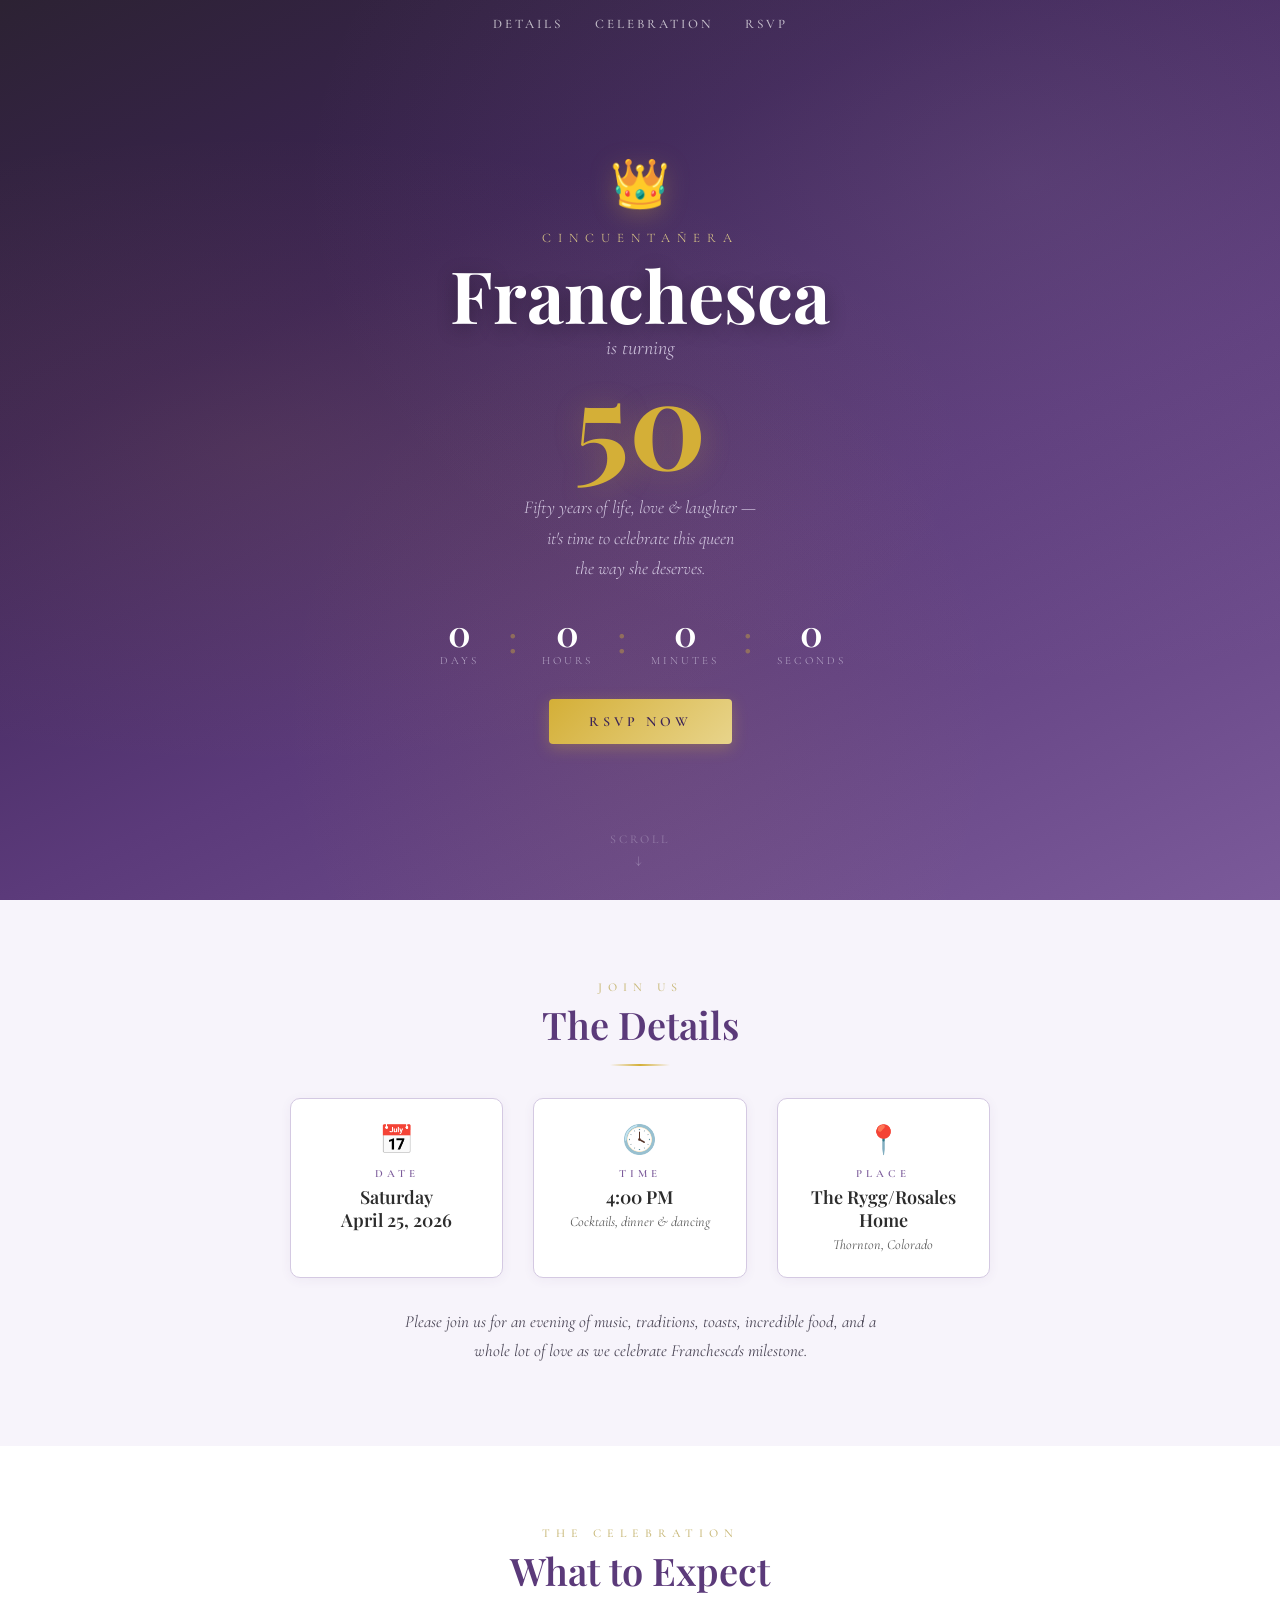
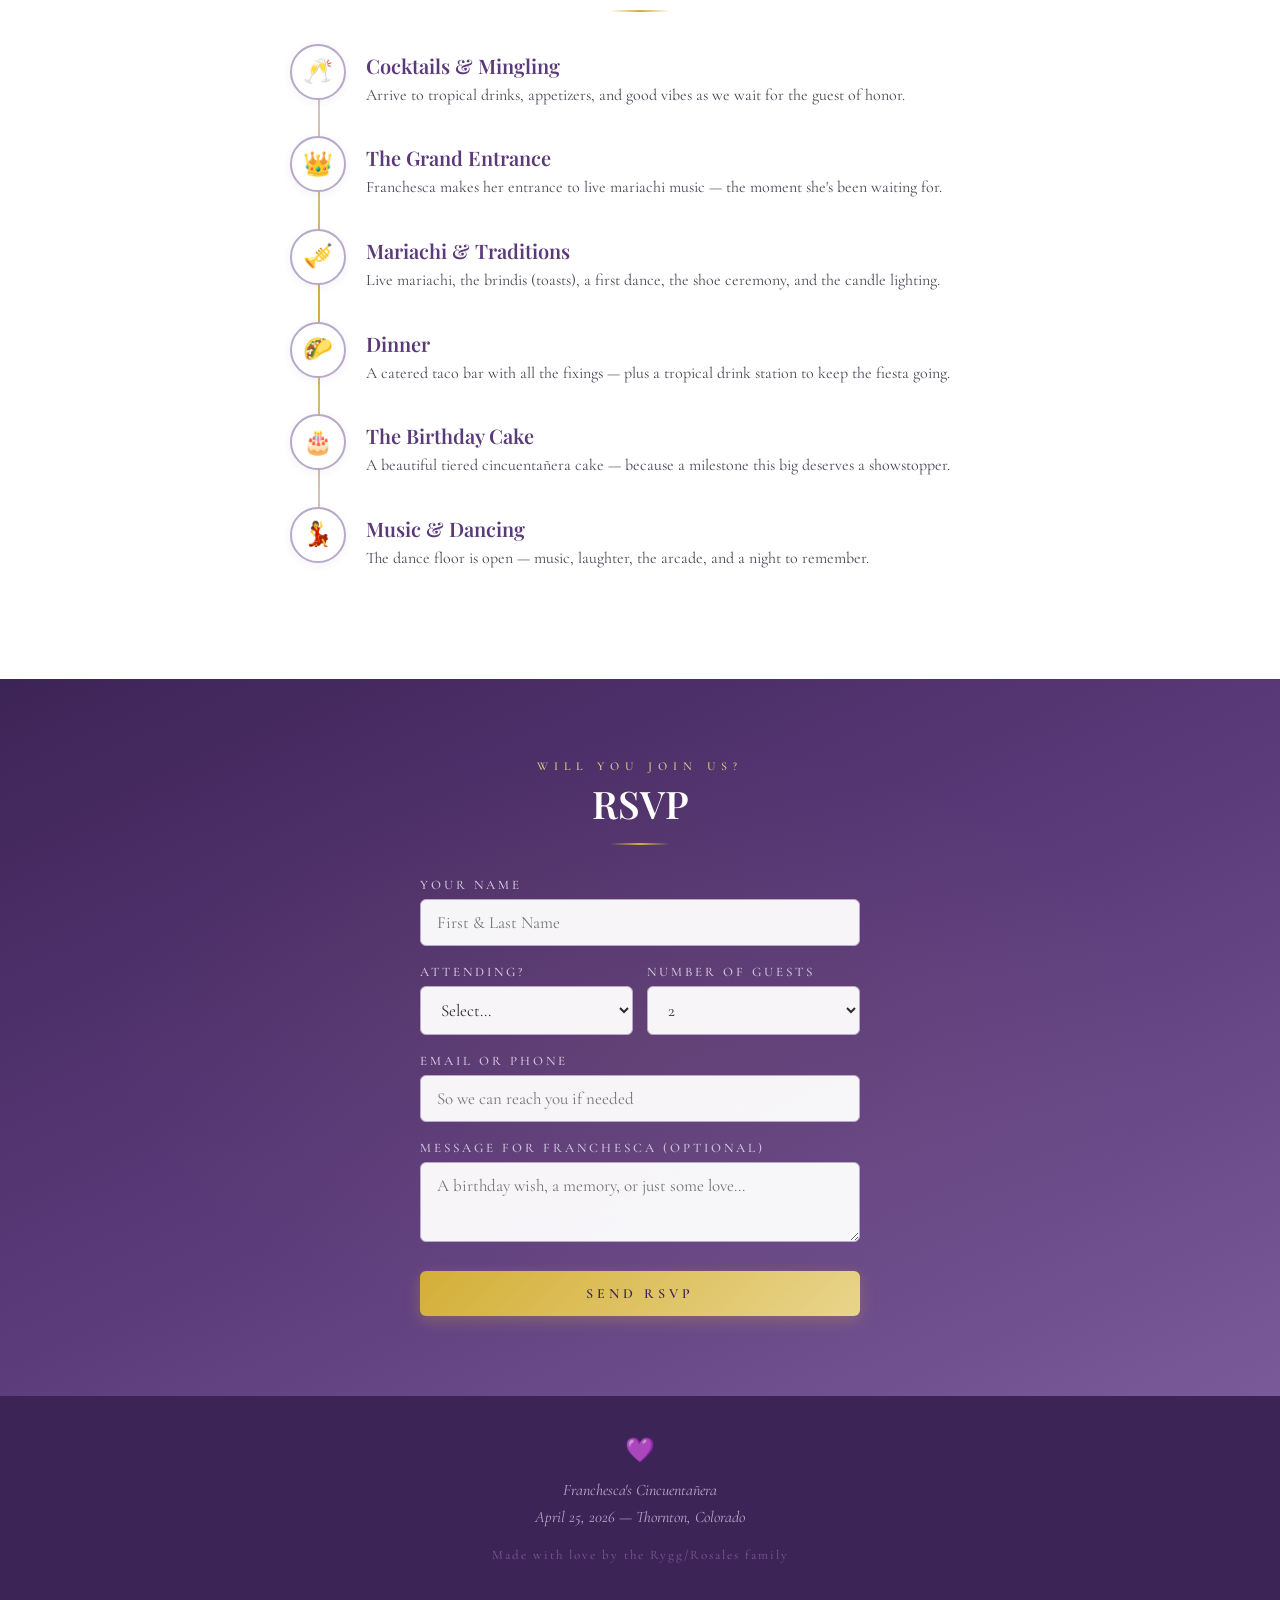
==== commit e46afe3f: "Update index.html" ====
--- a/index.html
+++ b/index.html
@@ -219,14 +219,14 @@
       <li class="timeline-item fade-in">
         <div class="timeline-icon">🎂</div>
         <div class="timeline-content">
-          <div class="timeline-title">Cake &amp; Celebration</div>
+          <div class="timeline-title">The Birthday Cake</div>
           <div class="timeline-desc">A beautiful tiered cincuentañera cake — because a milestone this big deserves a showstopper.</div>
         </div>
       </li>
       <li class="timeline-item fade-in">
         <div class="timeline-icon">💃</div>
         <div class="timeline-content">
-          <div class="timeline-title">Dancing &amp; Celebration</div>
+          <div class="timeline-title">Music &amp; Dancing</div>
           <div class="timeline-desc">The dance floor is open — music, laughter, the arcade, and a night to remember.</div>
         </div>
       </li>
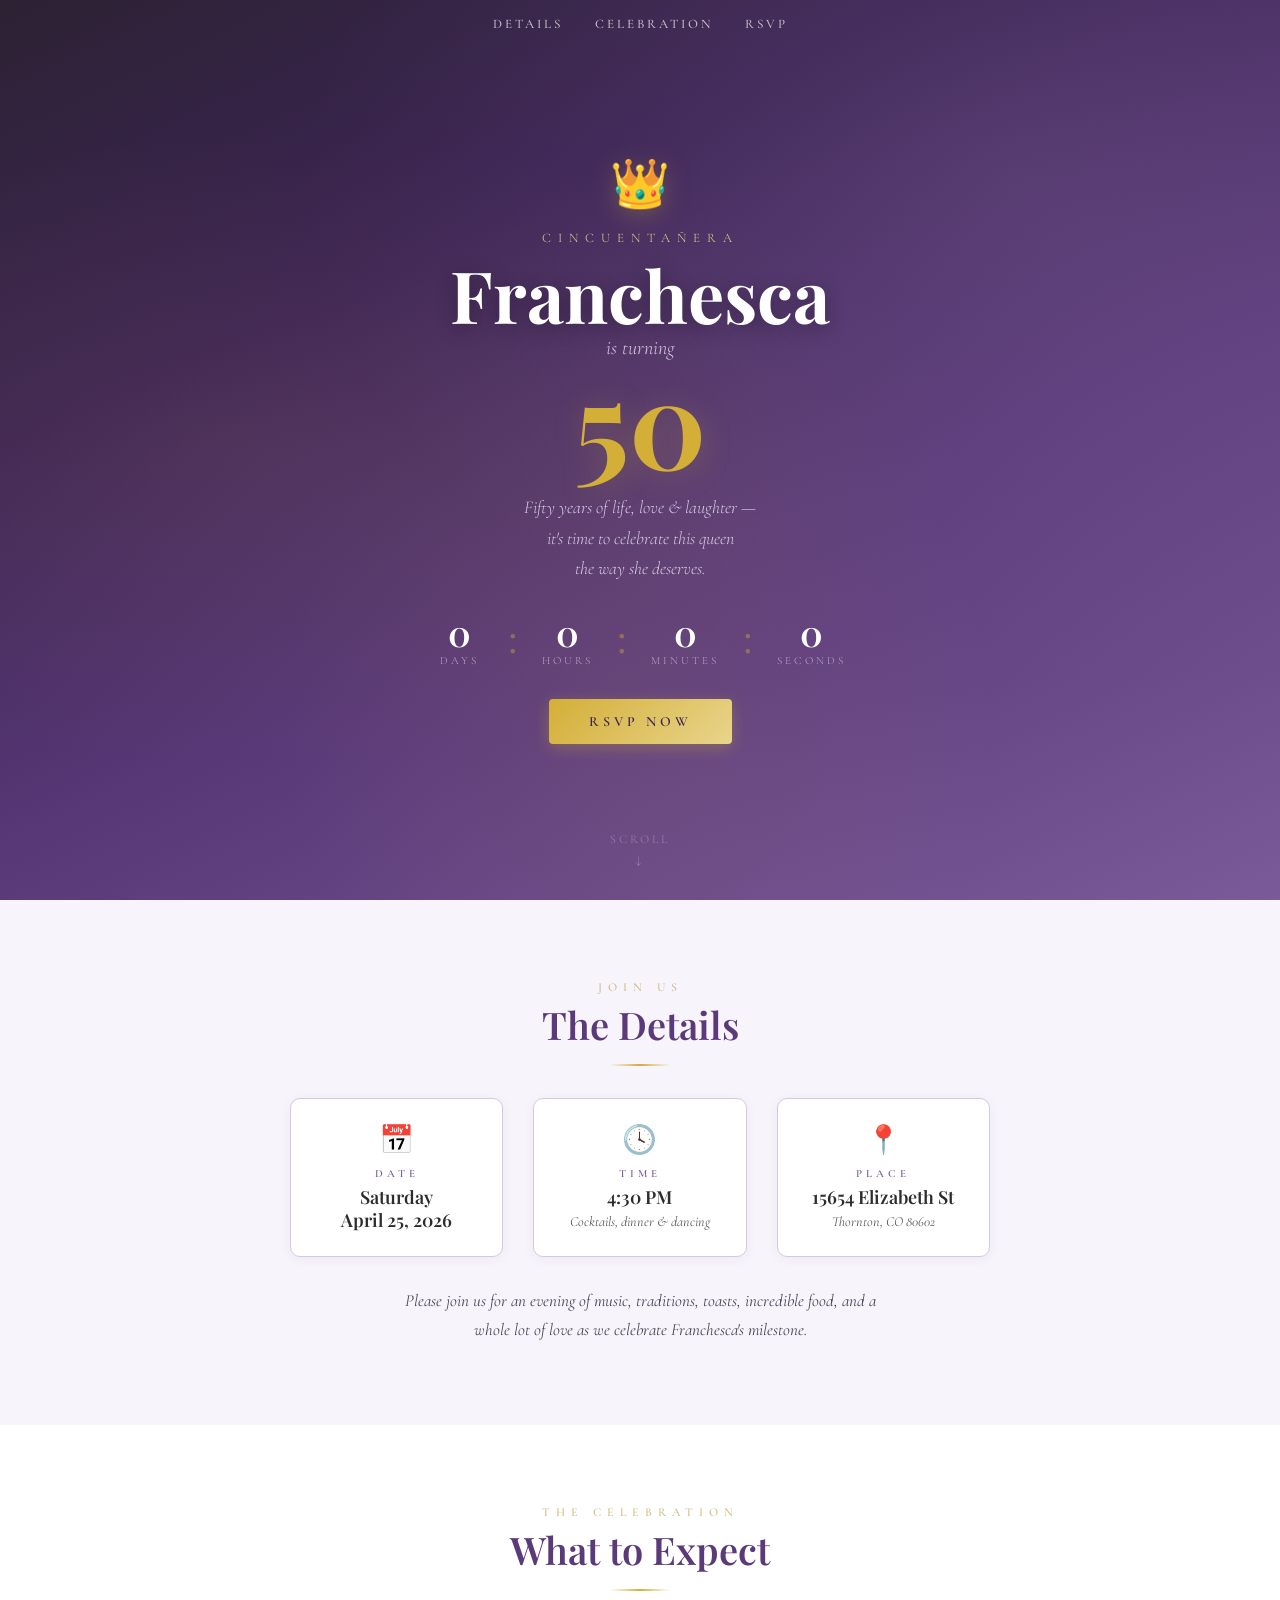
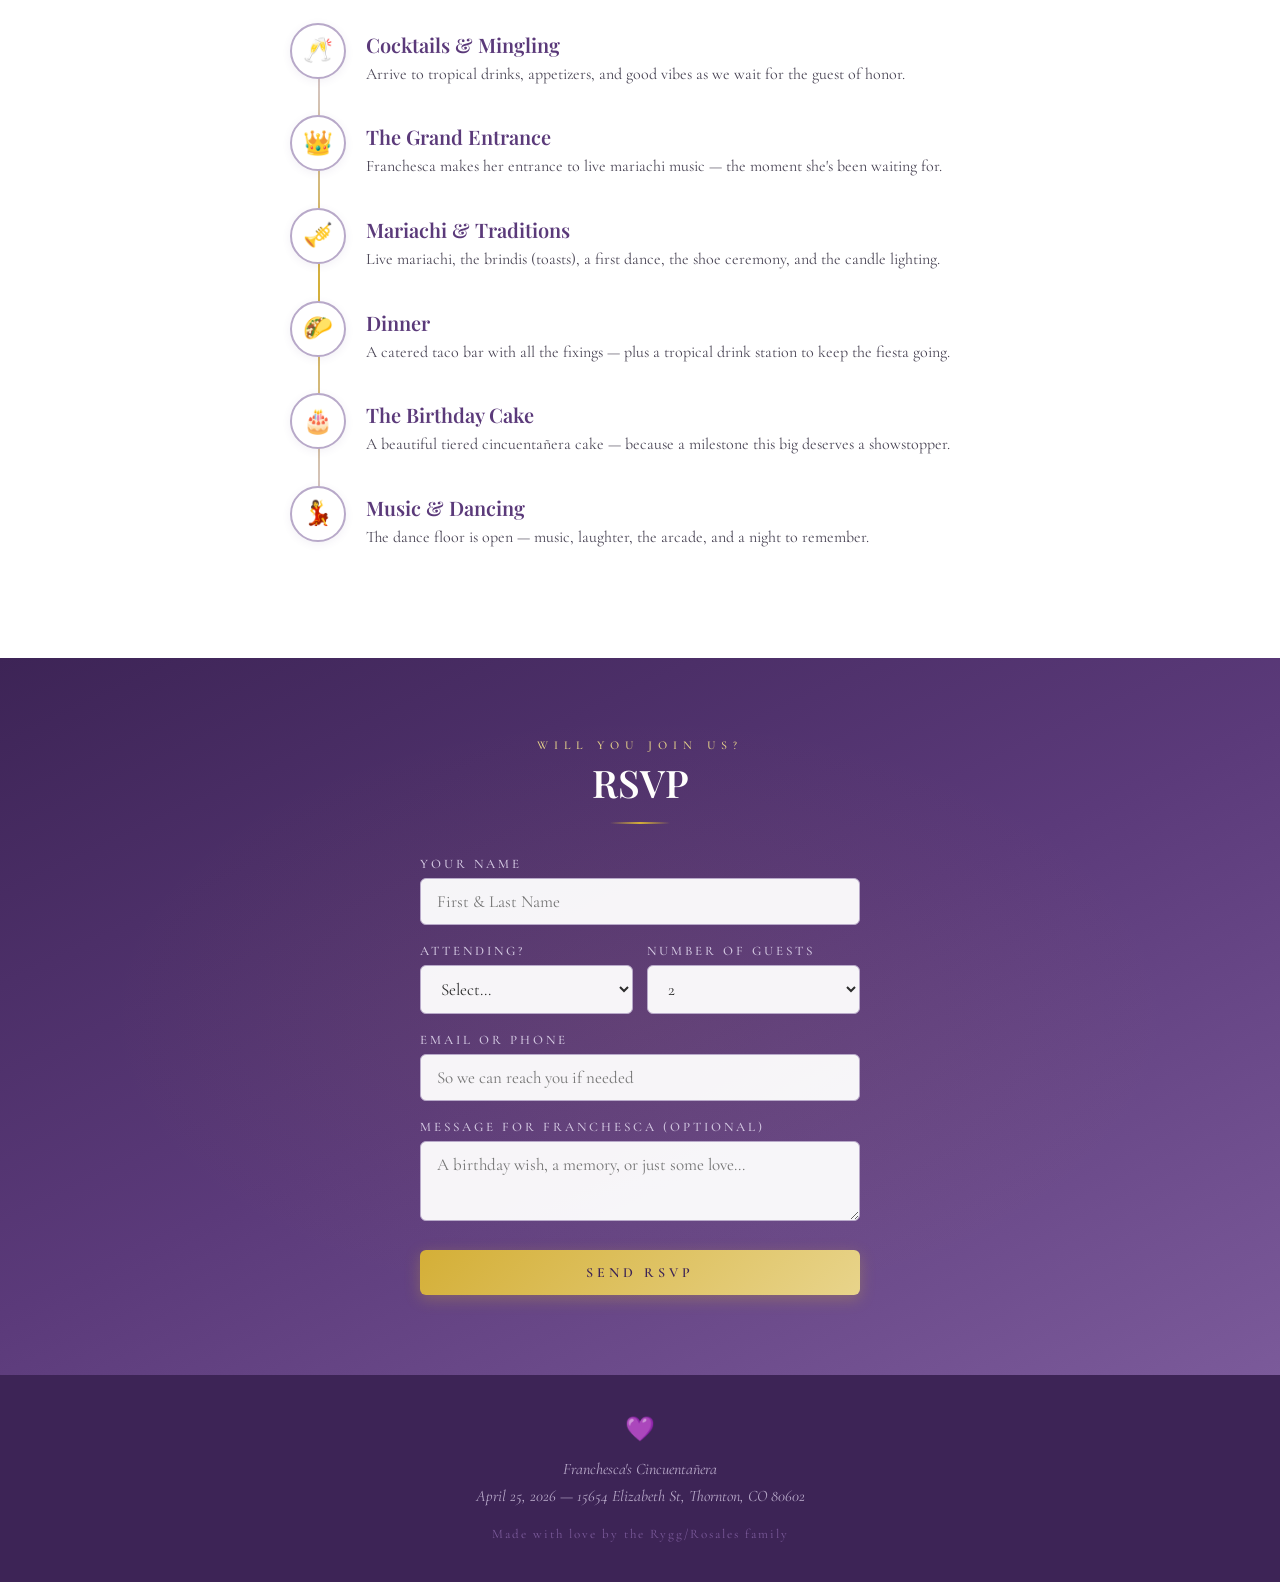
==== commit d39a02a6: "Update event address and start time to 4:30 PM Co-Authored-By: Claude Opus 4.6 (1M context) <noreply" ====
--- a/index.html
+++ b/index.html
@@ -168,14 +168,14 @@
       <div class="detail-card">
         <span class="detail-card-icon">🕓</span>
         <div class="detail-card-label">Time</div>
-        <div class="detail-card-value">4:00 PM</div>
+        <div class="detail-card-value">4:30 PM</div>
         <div class="detail-card-sub">Cocktails, dinner &amp; dancing</div>
       </div>
       <div class="detail-card">
         <span class="detail-card-icon">📍</span>
         <div class="detail-card-label">Place</div>
-        <div class="detail-card-value">The Rygg/Rosales Home</div>
-        <div class="detail-card-sub">Thornton, Colorado</div>
+        <div class="detail-card-value">15654 Elizabeth St</div>
+        <div class="detail-card-sub">Thornton, CO 80602</div>
       </div>
     </div>
     <p class="details-note fade-in">Please join us for an evening of music, traditions, toasts, incredible food, and a whole lot of love as we celebrate Franchesca's milestone.</p>
@@ -286,13 +286,13 @@
 
 <footer class="footer">
   <span class="footer-heart">💜</span>
-  <p class="footer-text">Franchesca's Cincuentañera<br>April 25, 2026 — Thornton, Colorado</p>
+  <p class="footer-text">Franchesca's Cincuentañera<br>April 25, 2026 — 15654 Elizabeth St, Thornton, CO 80602</p>
   <div class="footer-copy">Made with love by the Rygg/Rosales family</div>
 </footer>
 
 <script>
   function updateCountdown() {
-    const target = new Date('2026-04-25T16:00:00-06:00').getTime();
+    const target = new Date('2026-04-25T16:30:00-06:00').getTime();
     const now = Date.now();
     const diff = target - now;
     if (diff <= 0) { document.getElementById('cd-days').textContent = '0'; document.getElementById('cd-hours').textContent = '0'; document.getElementById('cd-mins').textContent = '0'; document.getElementById('cd-secs').textContent = '0'; return; }
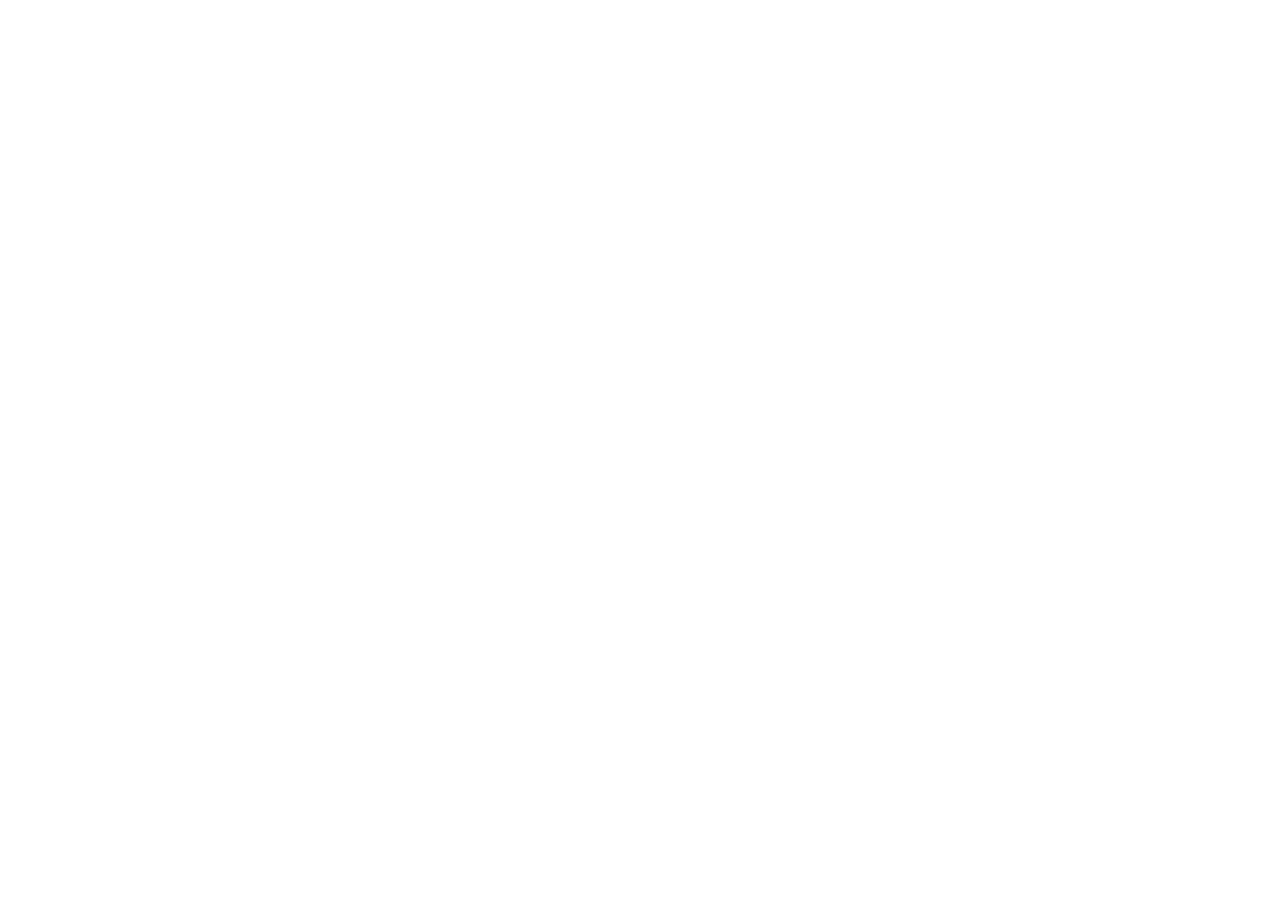
==== commit e0f6a136: "redirect all traffic to live feed gallery" ====
--- a/index.html
+++ b/index.html
@@ -1,346 +1,10 @@
 <!DOCTYPE html>
-<html lang="en">
+<html>
 <head>
-<meta charset="UTF-8">
-<meta name="viewport" content="width=device-width, initial-scale=1.0">
-<title>Franchesca's Cincuentañera — April 25, 2026</title>
-<meta name="description" content="Join us to celebrate Franchesca's 50th birthday — a Cincuentañera celebration with mariachi, toasts, dancing & love.">
-<meta property="og:title" content="Franchesca's Cincuentañera — April 25, 2026">
-<meta property="og:description" content="Fifty years of life, love & laughter. Join the celebration!">
-<meta property="og:type" content="website">
-<meta property="og:url" content="https://www.franchescas50th.com">
-<link rel="preconnect" href="https://fonts.googleapis.com">
-<link href="https://fonts.googleapis.com/css2?family=Playfair+Display:ital,wght@0,400;0,600;0,700;1,400&family=Cormorant+Garamond:ital,wght@0,300;0,400;0,500;0,600;1,300;1,400;1,500&display=swap" rel="stylesheet">
-<style>
-  :root {
-    --plum: #5B3A7A;
-    --plum-dark: #3D2456;
-    --plum-light: #7B5A9A;
-    --lavender: #B8A9C9;
-    --lavender-light: #D4C9E2;
-    --lavender-soft: #EDE8F3;
-    --lavender-bg: #F7F4FB;
-    --champagne: #D4AF37;
-    --champagne-light: #E8D48B;
-    --champagne-muted: #C9B97A;
-    --cream: #FDFBFF;
-    --warm-white: #FFFDF8;
-    --charcoal: #2C2C2C;
-    --charcoal-light: #5A5A5A;
-    --text-body: #4A4555;
-  }
-  * { margin: 0; padding: 0; box-sizing: border-box; }
-  html { scroll-behavior: smooth; }
-  body { font-family: 'Cormorant Garamond', Georgia, serif; color: var(--charcoal); background: var(--cream); overflow-x: hidden; -webkit-font-smoothing: antialiased; }
-  .hero { min-height: 100vh; display: flex; flex-direction: column; justify-content: center; align-items: center; text-align: center; padding: 40px 24px; position: relative; overflow: hidden; background: linear-gradient(155deg, #2C2233 0%, #3D2456 30%, #5B3A7A 60%, #7B5A9A 100%); }
-  .hero::before { content: ''; position: absolute; top: 0; left: 0; right: 0; bottom: 0; background: radial-gradient(ellipse at 20% 50%, rgba(212,175,55,0.08) 0%, transparent 50%), radial-gradient(ellipse at 80% 20%, rgba(184,169,201,0.12) 0%, transparent 50%), radial-gradient(ellipse at 50% 80%, rgba(212,175,55,0.06) 0%, transparent 40%); pointer-events: none; }
-  .particles { position: absolute; top: 0; left: 0; right: 0; bottom: 0; overflow: hidden; pointer-events: none; }
-  .particle { position: absolute; width: 3px; height: 3px; background: var(--champagne); border-radius: 50%; opacity: 0; animation: float-up 6s ease-in-out infinite; }
-  .particle:nth-child(1) { left: 10%; animation-delay: 0s; animation-duration: 7s; }
-  .particle:nth-child(2) { left: 25%; animation-delay: 1.5s; animation-duration: 5s; }
-  .particle:nth-child(3) { left: 40%; animation-delay: 3s; animation-duration: 8s; }
-  .particle:nth-child(4) { left: 55%; animation-delay: 0.5s; animation-duration: 6s; }
-  .particle:nth-child(5) { left: 70%; animation-delay: 2s; animation-duration: 7s; }
-  .particle:nth-child(6) { left: 85%; animation-delay: 4s; animation-duration: 5.5s; }
-  .particle:nth-child(7) { left: 15%; animation-delay: 2.5s; animation-duration: 6.5s; }
-  .particle:nth-child(8) { left: 60%; animation-delay: 1s; animation-duration: 8s; }
-  .particle:nth-child(9) { left: 90%; animation-delay: 3.5s; animation-duration: 5s; }
-  .particle:nth-child(10) { left: 35%; animation-delay: 5s; animation-duration: 7s; }
-  @keyframes float-up { 0% { transform: translateY(100vh) scale(0); opacity: 0; } 10% { opacity: 0.8; } 90% { opacity: 0.3; } 100% { transform: translateY(-10vh) scale(1); opacity: 0; } }
-  .hero-content { position: relative; z-index: 1; max-width: 600px; }
-  .hero-crown { font-size: 48px; margin-bottom: 16px; display: block; filter: drop-shadow(0 4px 12px rgba(212,175,55,0.3)); animation: gentle-bob 3s ease-in-out infinite; }
-  @keyframes gentle-bob { 0%, 100% { transform: translateY(0); } 50% { transform: translateY(-6px); } }
-  .hero-subtitle { font-family: 'Cormorant Garamond', serif; color: var(--champagne-light); font-size: 13px; letter-spacing: 7px; text-transform: uppercase; font-weight: 300; margin-bottom: 12px; }
-  .hero-name { font-family: 'Playfair Display', serif; color: white; font-size: 72px; font-weight: 700; line-height: 1; margin-bottom: 6px; text-shadow: 0 4px 20px rgba(0,0,0,0.3); }
-  .hero-turning { font-family: 'Cormorant Garamond', serif; color: var(--lavender-light); font-size: 20px; font-style: italic; font-weight: 300; margin-bottom: 0; }
-  .hero-number { font-family: 'Playfair Display', serif; color: var(--champagne); font-size: 120px; font-weight: 700; line-height: 1; text-shadow: 0 4px 30px rgba(212,175,55,0.25); margin-bottom: 12px; }
-  .hero-tagline { font-family: 'Cormorant Garamond', serif; color: var(--lavender-light); font-size: 18px; font-weight: 300; font-style: italic; line-height: 1.7; max-width: 380px; margin: 0 auto 30px; }
-  .countdown { display: flex; justify-content: center; gap: 24px; margin-bottom: 32px; }
-  .countdown-unit { text-align: center; }
-  .countdown-num { font-family: 'Playfair Display', serif; color: white; font-size: 36px; font-weight: 600; line-height: 1; display: block; min-width: 50px; }
-  .countdown-label { font-family: 'Cormorant Garamond', serif; color: var(--lavender); font-size: 11px; letter-spacing: 3px; text-transform: uppercase; font-weight: 300; margin-top: 4px; }
-  .countdown-sep { font-family: 'Playfair Display', serif; color: var(--champagne); font-size: 36px; font-weight: 300; opacity: 0.4; align-self: flex-start; }
-  .hero-cta { display: inline-block; font-family: 'Cormorant Garamond', serif; color: var(--plum-dark); background: linear-gradient(135deg, var(--champagne) 0%, var(--champagne-light) 100%); font-size: 14px; letter-spacing: 4px; text-transform: uppercase; font-weight: 600; padding: 14px 40px; text-decoration: none; border-radius: 4px; transition: all 0.3s ease; box-shadow: 0 4px 15px rgba(212,175,55,0.3); }
-  .hero-cta:hover { transform: translateY(-2px); box-shadow: 0 6px 25px rgba(212,175,55,0.4); }
-  .scroll-hint { position: absolute; bottom: 30px; left: 50%; transform: translateX(-50%); color: var(--lavender); font-size: 12px; letter-spacing: 3px; text-transform: uppercase; opacity: 0.5; animation: bounce-down 2s ease-in-out infinite; }
-  .scroll-hint::after { content: '↓'; display: block; text-align: center; margin-top: 4px; font-size: 16px; }
-  @keyframes bounce-down { 0%, 100% { transform: translateX(-50%) translateY(0); } 50% { transform: translateX(-50%) translateY(8px); } }
-  section { padding: 80px 24px; }
-  .section-inner { max-width: 700px; margin: 0 auto; }
-  .section-label { font-family: 'Cormorant Garamond', serif; color: var(--champagne-muted); font-size: 12px; letter-spacing: 6px; text-transform: uppercase; font-weight: 500; text-align: center; margin-bottom: 8px; }
-  .section-title { font-family: 'Playfair Display', serif; color: var(--plum); font-size: 38px; font-weight: 600; text-align: center; margin-bottom: 12px; line-height: 1.2; }
-  .section-divider { width: 60px; height: 2px; background: linear-gradient(90deg, transparent, var(--champagne), transparent); margin: 16px auto 32px; }
-  .details { background: var(--lavender-bg); }
-  .details-grid { display: grid; grid-template-columns: repeat(3, 1fr); gap: 30px; text-align: center; margin-bottom: 30px; }
-  .detail-card { padding: 24px 16px; background: white; border-radius: 10px; box-shadow: 0 2px 12px rgba(91,58,122,0.06); border: 1px solid var(--lavender-light); }
-  .detail-card-icon { font-size: 28px; margin-bottom: 10px; display: block; }
-  .detail-card-label { font-family: 'Cormorant Garamond', serif; color: var(--plum-light); font-size: 11px; letter-spacing: 4px; text-transform: uppercase; font-weight: 600; margin-bottom: 6px; }
-  .detail-card-value { font-family: 'Playfair Display', serif; color: var(--charcoal); font-size: 18px; font-weight: 600; line-height: 1.3; }
-  .detail-card-sub { font-family: 'Cormorant Garamond', serif; color: var(--charcoal-light); font-size: 14px; font-style: italic; margin-top: 4px; }
-  .details-note { text-align: center; font-family: 'Cormorant Garamond', serif; color: var(--text-body); font-size: 17px; line-height: 1.7; font-style: italic; max-width: 480px; margin: 0 auto; }
-  .expect { background: white; }
-  .timeline-list { list-style: none; position: relative; padding-left: 0; }
-  .timeline-list::before { content: ''; position: absolute; left: 28px; top: 10px; bottom: 10px; width: 2px; background: linear-gradient(to bottom, var(--lavender-light), var(--champagne), var(--lavender-light)); }
-  .timeline-item { display: flex; align-items: flex-start; margin-bottom: 28px; position: relative; }
-  .timeline-icon { width: 56px; height: 56px; flex-shrink: 0; display: flex; align-items: center; justify-content: center; font-size: 24px; background: white; border: 2px solid var(--lavender); border-radius: 50%; z-index: 1; box-shadow: 0 2px 8px rgba(91,58,122,0.08); }
-  .timeline-content { margin-left: 20px; padding-top: 8px; }
-  .timeline-title { font-family: 'Playfair Display', serif; color: var(--plum); font-size: 20px; font-weight: 600; margin-bottom: 4px; }
-  .timeline-desc { font-family: 'Cormorant Garamond', serif; color: var(--text-body); font-size: 16px; line-height: 1.6; font-weight: 400; }
-  .rsvp { background: linear-gradient(155deg, var(--plum-dark) 0%, var(--plum) 50%, var(--plum-light) 100%); position: relative; overflow: hidden; }
-  .rsvp::before { content: ''; position: absolute; top: 0; left: 0; right: 0; bottom: 0; background: radial-gradient(ellipse at 50% 50%, rgba(212,175,55,0.06) 0%, transparent 60%); pointer-events: none; }
-  .rsvp .section-label { color: var(--champagne-light); }
-  .rsvp .section-title { color: white; }
-  .rsvp-form { max-width: 440px; margin: 0 auto; position: relative; z-index: 1; }
-  .form-group { margin-bottom: 18px; }
-  .form-label { font-family: 'Cormorant Garamond', serif; color: var(--lavender-light); font-size: 13px; letter-spacing: 3px; text-transform: uppercase; font-weight: 500; display: block; margin-bottom: 6px; }
-  .form-input, .form-select, .form-textarea { width: 100%; padding: 12px 16px; font-family: 'Cormorant Garamond', serif; font-size: 17px; color: var(--charcoal); background: rgba(255,255,255,0.95); border: 1px solid var(--lavender); border-radius: 6px; outline: none; transition: border-color 0.3s, box-shadow 0.3s; }
-  .form-input:focus, .form-select:focus, .form-textarea:focus { border-color: var(--champagne); box-shadow: 0 0 0 3px rgba(212,175,55,0.15); }
-  .form-textarea { resize: vertical; min-height: 80px; }
-  .form-select { cursor: pointer; appearance: auto; }
-  .form-row { display: grid; grid-template-columns: 1fr 1fr; gap: 14px; }
-  .form-submit { display: block; width: 100%; padding: 14px; margin-top: 24px; font-family: 'Cormorant Garamond', serif; font-size: 14px; letter-spacing: 4px; text-transform: uppercase; font-weight: 600; color: var(--plum-dark); background: linear-gradient(135deg, var(--champagne) 0%, var(--champagne-light) 100%); border: none; border-radius: 6px; cursor: pointer; transition: all 0.3s ease; box-shadow: 0 4px 15px rgba(212,175,55,0.3); }
-  .form-submit:hover { transform: translateY(-2px); box-shadow: 0 6px 25px rgba(212,175,55,0.4); }
-  .form-success { display: none; text-align: center; padding: 40px 20px; }
-  .form-success.show { display: block; }
-  .form-success-icon { font-size: 48px; margin-bottom: 16px; display: block; }
-  .form-success-title { font-family: 'Playfair Display', serif; color: white; font-size: 28px; margin-bottom: 8px; }
-  .form-success-text { font-family: 'Cormorant Garamond', serif; color: var(--lavender-light); font-size: 17px; font-style: italic; }
-  .footer { background: var(--plum-dark); padding: 40px 24px; text-align: center; }
-  .footer-heart { font-size: 24px; margin-bottom: 12px; display: block; }
-  .footer-text { font-family: 'Cormorant Garamond', serif; color: var(--lavender); font-size: 16px; font-style: italic; line-height: 1.7; max-width: 400px; margin: 0 auto 16px; }
-  .footer-copy { font-family: 'Cormorant Garamond', serif; color: var(--plum-light); font-size: 13px; letter-spacing: 2px; }
-  .nav { position: fixed; top: 0; left: 0; right: 0; z-index: 100; padding: 16px 24px; display: flex; justify-content: center; gap: 32px; background: transparent; transition: background 0.3s, box-shadow 0.3s; }
-  .nav.scrolled { background: rgba(61,36,86,0.95); backdrop-filter: blur(10px); box-shadow: 0 2px 20px rgba(0,0,0,0.2); }
-  .nav a { font-family: 'Cormorant Garamond', serif; color: rgba(255,255,255,0.7); text-decoration: none; font-size: 13px; letter-spacing: 3px; text-transform: uppercase; font-weight: 500; transition: color 0.3s; }
-  .nav a:hover { color: var(--champagne-light); }
-  @media (max-width: 640px) { .hero-name { font-size: 48px; } .hero-number { font-size: 80px; } .section-title { font-size: 30px; } .details-grid { grid-template-columns: 1fr; gap: 16px; } .countdown { gap: 14px; } .countdown-num { font-size: 28px; } .form-row { grid-template-columns: 1fr; } .nav { gap: 16px; padding: 12px 16px; } .nav a { font-size: 11px; letter-spacing: 2px; } section { padding: 60px 20px; } }
-  .fade-in { opacity: 0; transform: translateY(20px); transition: opacity 0.6s ease, transform 0.6s ease; }
-  .fade-in.visible { opacity: 1; transform: translateY(0); }
-</style>
+  <meta http-equiv="refresh" content="0;url=https://live.franchescas50th.com">
+  <title>Redirecting...</title>
 </head>
 <body>
-
-<nav class="nav" id="nav">
-  <a href="#details">Details</a>
-  <a href="#expect">Celebration</a>
-  <a href="#rsvp">RSVP</a>
-</nav>
-
-<section class="hero" id="home">
-  <div class="particles">
-    <div class="particle"></div><div class="particle"></div><div class="particle"></div>
-    <div class="particle"></div><div class="particle"></div><div class="particle"></div>
-    <div class="particle"></div><div class="particle"></div><div class="particle"></div>
-    <div class="particle"></div>
-  </div>
-  <div class="hero-content">
-    <span class="hero-crown">👑</span>
-    <div class="hero-subtitle">Cincuentañera</div>
-    <h1 class="hero-name">Franchesca</h1>
-    <div class="hero-turning">is turning</div>
-    <div class="hero-number">50</div>
-    <p class="hero-tagline">Fifty years of life, love &amp; laughter —<br>it's time to celebrate this queen<br>the way she deserves.</p>
-    <div class="countdown" id="countdown">
-      <div class="countdown-unit"><span class="countdown-num" id="cd-days">--</span><div class="countdown-label">Days</div></div>
-      <span class="countdown-sep">:</span>
-      <div class="countdown-unit"><span class="countdown-num" id="cd-hours">--</span><div class="countdown-label">Hours</div></div>
-      <span class="countdown-sep">:</span>
-      <div class="countdown-unit"><span class="countdown-num" id="cd-mins">--</span><div class="countdown-label">Minutes</div></div>
-      <span class="countdown-sep">:</span>
-      <div class="countdown-unit"><span class="countdown-num" id="cd-secs">--</span><div class="countdown-label">Seconds</div></div>
-    </div>
-    <a href="#rsvp" class="hero-cta">RSVP Now</a>
-  </div>
-  <div class="scroll-hint">Scroll</div>
-</section>
-
-<section class="details" id="details">
-  <div class="section-inner">
-    <div class="section-label">Join Us</div>
-    <h2 class="section-title">The Details</h2>
-    <div class="section-divider"></div>
-    <div class="details-grid fade-in">
-      <div class="detail-card">
-        <span class="detail-card-icon">📅</span>
-        <div class="detail-card-label">Date</div>
-        <div class="detail-card-value">Saturday<br>April 25, 2026</div>
-      </div>
-      <div class="detail-card">
-        <span class="detail-card-icon">🕓</span>
-        <div class="detail-card-label">Time</div>
-        <div class="detail-card-value">4:30 PM</div>
-        <div class="detail-card-sub">Cocktails, dinner &amp; dancing</div>
-      </div>
-      <div class="detail-card">
-        <span class="detail-card-icon">📍</span>
-        <div class="detail-card-label">Place</div>
-        <div class="detail-card-value">15654 Elizabeth St</div>
-        <div class="detail-card-sub">Thornton, CO 80602</div>
-      </div>
-    </div>
-    <p class="details-note fade-in">Please join us for an evening of music, traditions, toasts, incredible food, and a whole lot of love as we celebrate Franchesca's milestone.</p>
-  </div>
-</section>
-
-<section class="expect" id="expect">
-  <div class="section-inner">
-    <div class="section-label">The Celebration</div>
-    <h2 class="section-title">What to Expect</h2>
-    <div class="section-divider"></div>
-    <ul class="timeline-list">
-      <li class="timeline-item fade-in">
-        <div class="timeline-icon">🥂</div>
-        <div class="timeline-content">
-          <div class="timeline-title">Cocktails &amp; Mingling</div>
-          <div class="timeline-desc">Arrive to tropical drinks, appetizers, and good vibes as we wait for the guest of honor.</div>
-        </div>
-      </li>
-      <li class="timeline-item fade-in">
-        <div class="timeline-icon">👑</div>
-        <div class="timeline-content">
-          <div class="timeline-title">The Grand Entrance</div>
-          <div class="timeline-desc">Franchesca makes her entrance to live mariachi music — the moment she's been waiting for.</div>
-        </div>
-      </li>
-      <li class="timeline-item fade-in">
-        <div class="timeline-icon">🎺</div>
-        <div class="timeline-content">
-          <div class="timeline-title">Mariachi &amp; Traditions</div>
-          <div class="timeline-desc">Live mariachi, the brindis (toasts), a first dance, the shoe ceremony, and the candle lighting.</div>
-        </div>
-      </li>
-      <li class="timeline-item fade-in">
-        <div class="timeline-icon">🌮</div>
-        <div class="timeline-content">
-          <div class="timeline-title">Dinner</div>
-          <div class="timeline-desc">A catered taco bar with all the fixings — plus a tropical drink station to keep the fiesta going.</div>
-        </div>
-      </li>
-      <li class="timeline-item fade-in">
-        <div class="timeline-icon">🎂</div>
-        <div class="timeline-content">
-          <div class="timeline-title">The Birthday Cake</div>
-          <div class="timeline-desc">A beautiful tiered cincuentañera cake — because a milestone this big deserves a showstopper.</div>
-        </div>
-      </li>
-      <li class="timeline-item fade-in">
-        <div class="timeline-icon">💃</div>
-        <div class="timeline-content">
-          <div class="timeline-title">Music &amp; Dancing</div>
-          <div class="timeline-desc">The dance floor is open — music, laughter, the arcade, and a night to remember.</div>
-        </div>
-      </li>
-    </ul>
-  </div>
-</section>
-
-<section class="rsvp" id="rsvp">
-  <div class="section-inner">
-    <div class="section-label">Will You Join Us?</div>
-    <h2 class="section-title">RSVP</h2>
-    <div class="section-divider"></div>
-    <div class="rsvp-form" id="rsvp-form-container">
-      <form id="rsvpForm" onsubmit="handleRSVP(event)">
-        <div class="form-group">
-          <label class="form-label">Your Name</label>
-          <input type="text" class="form-input" name="name" required placeholder="First & Last Name">
-        </div>
-        <div class="form-row">
-          <div class="form-group">
-            <label class="form-label">Attending?</label>
-            <select class="form-select" name="attending" required>
-              <option value="">Select...</option>
-              <option value="yes">Joyfully Accept!</option>
-              <option value="no">Regretfully Decline</option>
-            </select>
-          </div>
-          <div class="form-group">
-            <label class="form-label">Number of Guests</label>
-            <select class="form-select" name="guests">
-              <option value="1">1</option>
-              <option value="2" selected>2</option>
-              <option value="3">3</option>
-              <option value="4">4</option>
-              <option value="5">5+</option>
-            </select>
-          </div>
-        </div>
-        <div class="form-group">
-          <label class="form-label">Email or Phone</label>
-          <input type="text" class="form-input" name="contact" placeholder="So we can reach you if needed">
-        </div>
-        <div class="form-group">
-          <label class="form-label">Message for Franchesca (Optional)</label>
-          <textarea class="form-textarea" name="message" placeholder="A birthday wish, a memory, or just some love..."></textarea>
-        </div>
-        <button type="submit" class="form-submit">Send RSVP</button>
-      </form>
-    </div>
-    <div class="form-success" id="rsvp-success">
-      <span class="form-success-icon">🎉</span>
-      <div class="form-success-title">Thank You!</div>
-      <div class="form-success-text">Your RSVP has been received.<br>We can't wait to celebrate with you!</div>
-    </div>
-  </div>
-</section>
-
-<footer class="footer">
-  <span class="footer-heart">💜</span>
-  <p class="footer-text">Franchesca's Cincuentañera<br>April 25, 2026 — 15654 Elizabeth St, Thornton, CO 80602</p>
-  <div class="footer-copy">Made with love by the Rygg/Rosales family</div>
-</footer>
-
-<script>
-  function updateCountdown() {
-    const target = new Date('2026-04-25T16:30:00-06:00').getTime();
-    const now = Date.now();
-    const diff = target - now;
-    if (diff <= 0) { document.getElementById('cd-days').textContent = '0'; document.getElementById('cd-hours').textContent = '0'; document.getElementById('cd-mins').textContent = '0'; document.getElementById('cd-secs').textContent = '0'; return; }
-    const days = Math.floor(diff / (1000 * 60 * 60 * 24));
-    const hours = Math.floor((diff / (1000 * 60 * 60)) % 24);
-    const mins = Math.floor((diff / (1000 * 60)) % 60);
-    const secs = Math.floor((diff / 1000) % 60);
-    document.getElementById('cd-days').textContent = days;
-    document.getElementById('cd-hours').textContent = String(hours).padStart(2, '0');
-    document.getElementById('cd-mins').textContent = String(mins).padStart(2, '0');
-    document.getElementById('cd-secs').textContent = String(secs).padStart(2, '0');
-  }
-  updateCountdown();
-  setInterval(updateCountdown, 1000);
-
-  const nav = document.getElementById('nav');
-  window.addEventListener('scroll', () => { nav.classList.toggle('scrolled', window.scrollY > 80); });
-
-  const fadeEls = document.querySelectorAll('.fade-in');
-  const observer = new IntersectionObserver((entries) => { entries.forEach(entry => { if (entry.isIntersecting) { entry.target.classList.add('visible'); } }); }, { threshold: 0.15 });
-  fadeEls.forEach(el => observer.observe(el));
-
-  function handleRSVP(e) {
-    e.preventDefault();
-    const form = e.target;
-    const submitBtn = form.querySelector('.form-submit');
-    submitBtn.textContent = 'SENDING...';
-    submitBtn.disabled = true;
-    fetch('https://formspree.io/f/xeeroqdy', {
-      method: 'POST',
-      body: new FormData(form),
-      headers: { 'Accept': 'application/json' }
-    })
-    .then(response => {
-      if (response.ok) {
-        document.getElementById('rsvp-form-container').querySelector('form').style.display = 'none';
-        document.getElementById('rsvp-success').classList.add('show');
-      } else {
-        submitBtn.textContent = 'ERROR — TRY AGAIN';
-        submitBtn.disabled = false;
-      }
-    })
-    .catch(() => {
-      submitBtn.textContent = 'ERROR — TRY AGAIN';
-      submitBtn.disabled = false;
-    });
-  }
-</script>
-
+  <p>Redirecting to <a href="https://live.franchescas50th.com">live.franchescas50th.com</a>...</p>
 </body>
 </html>
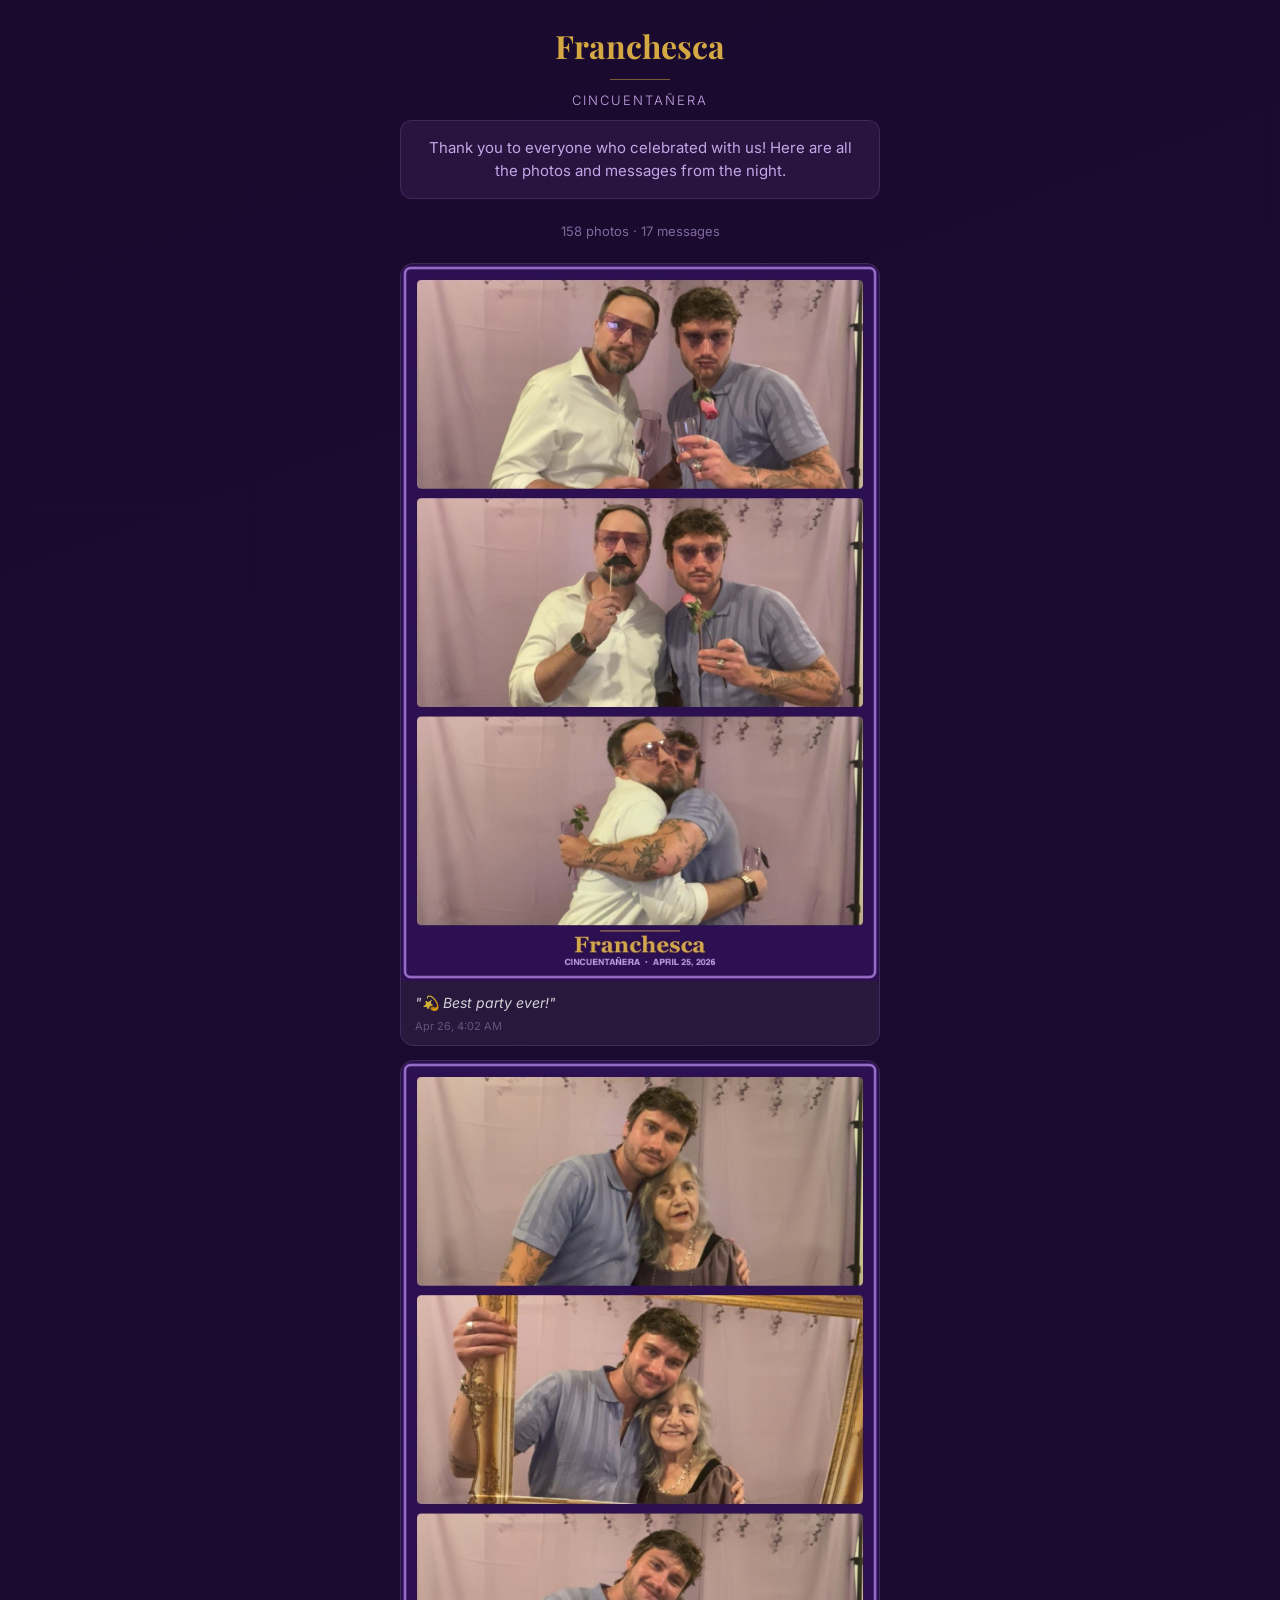
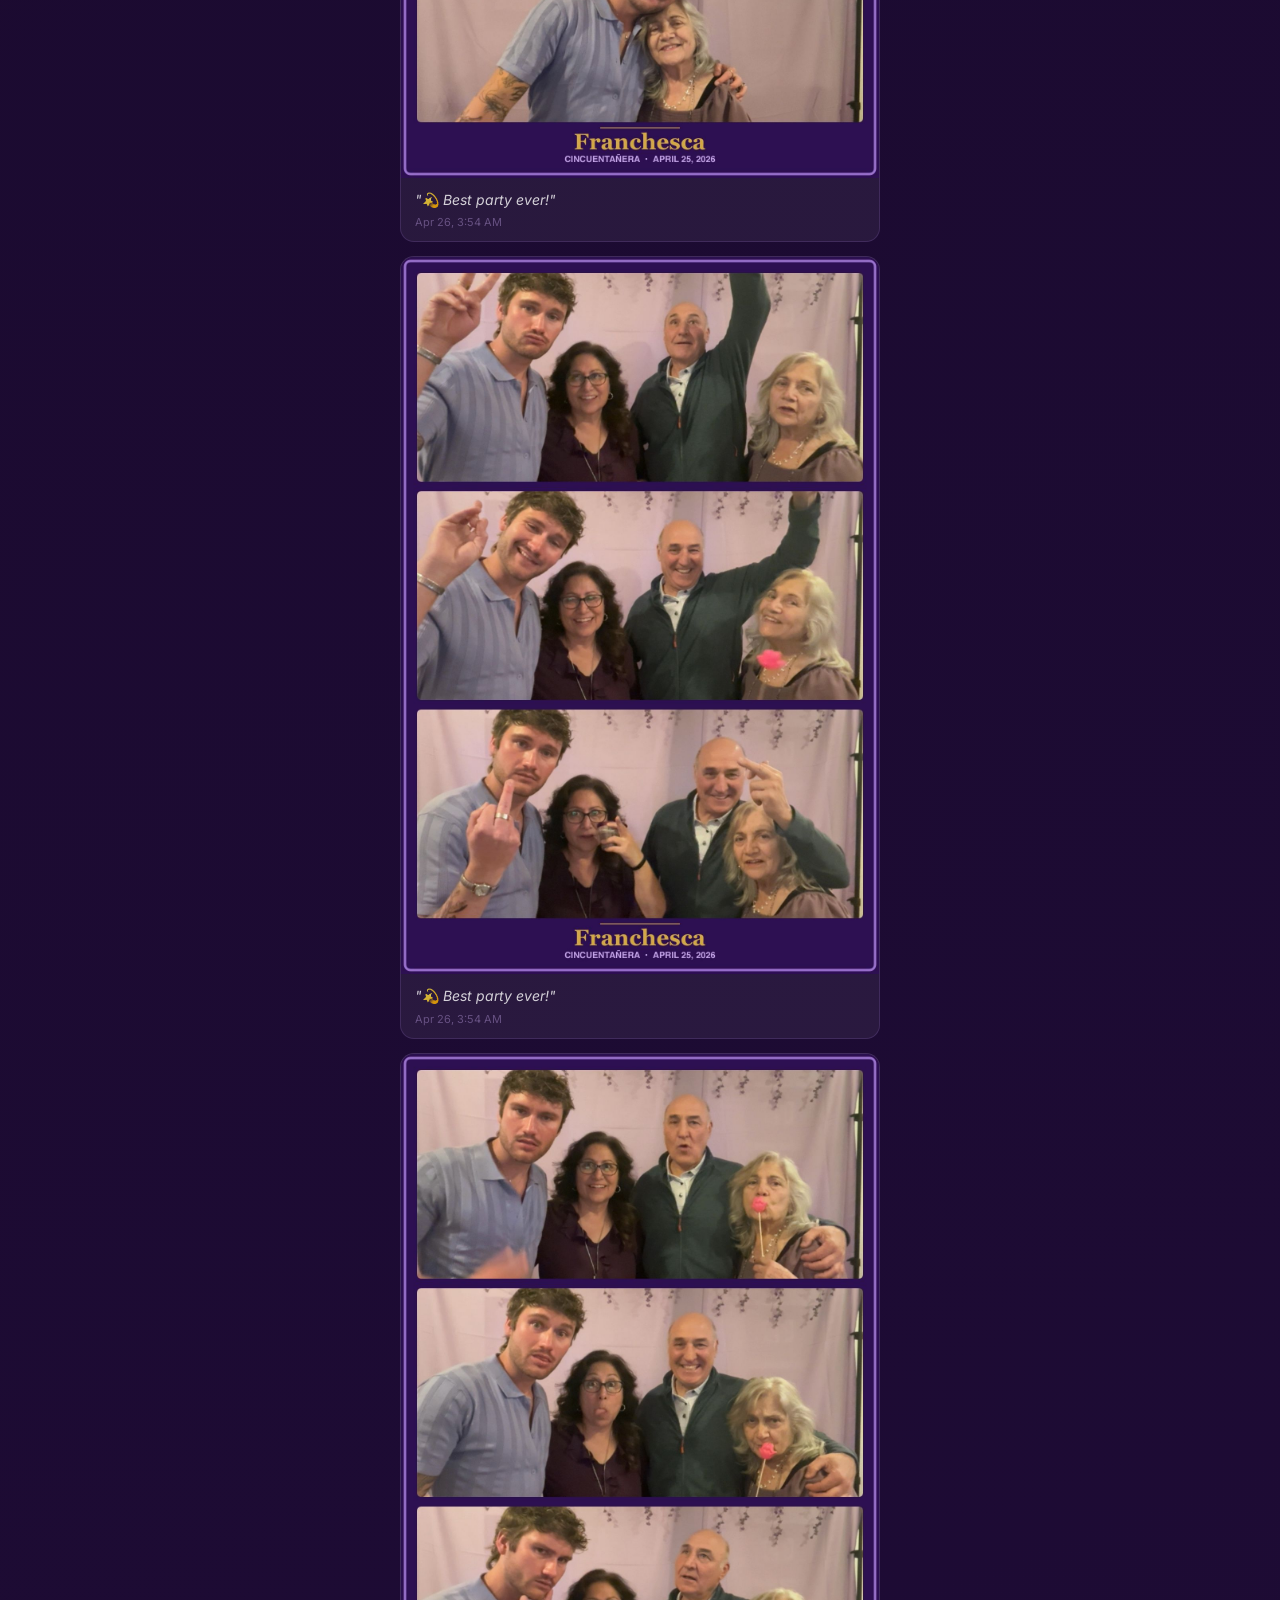
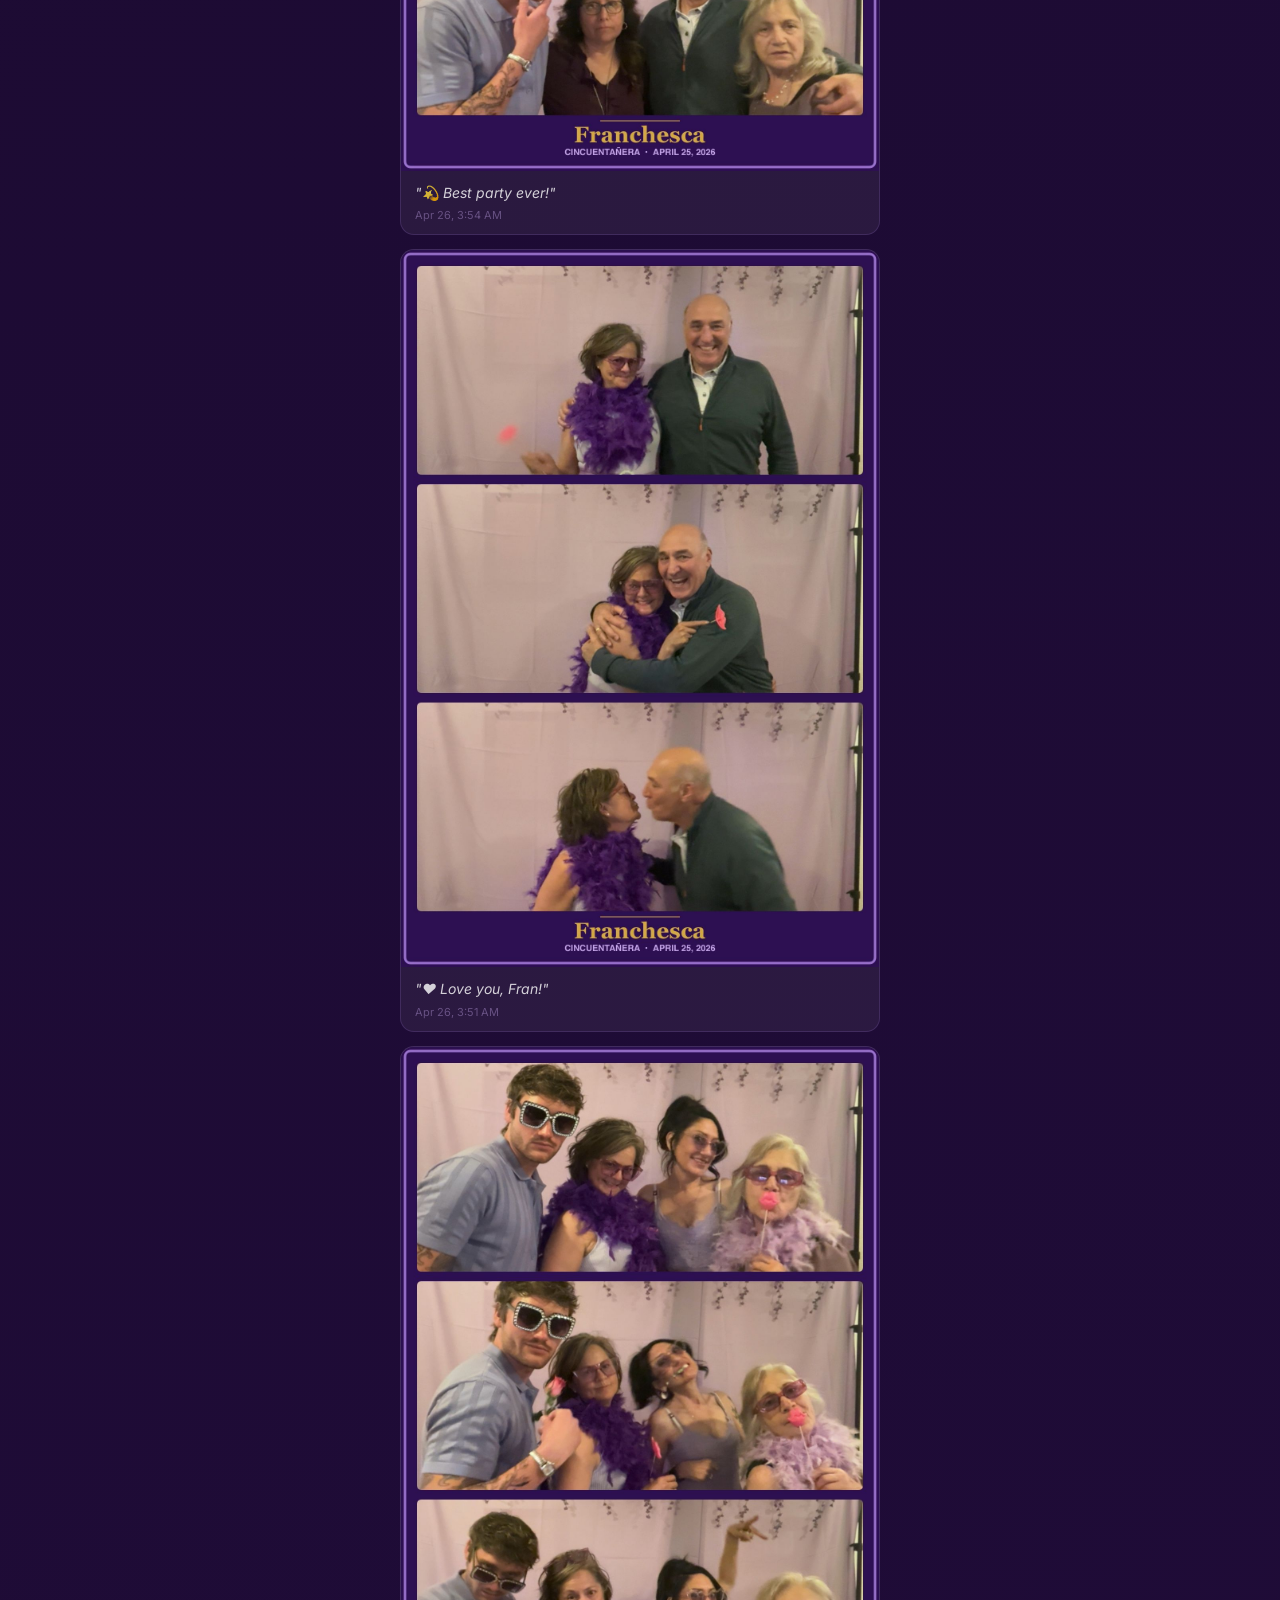
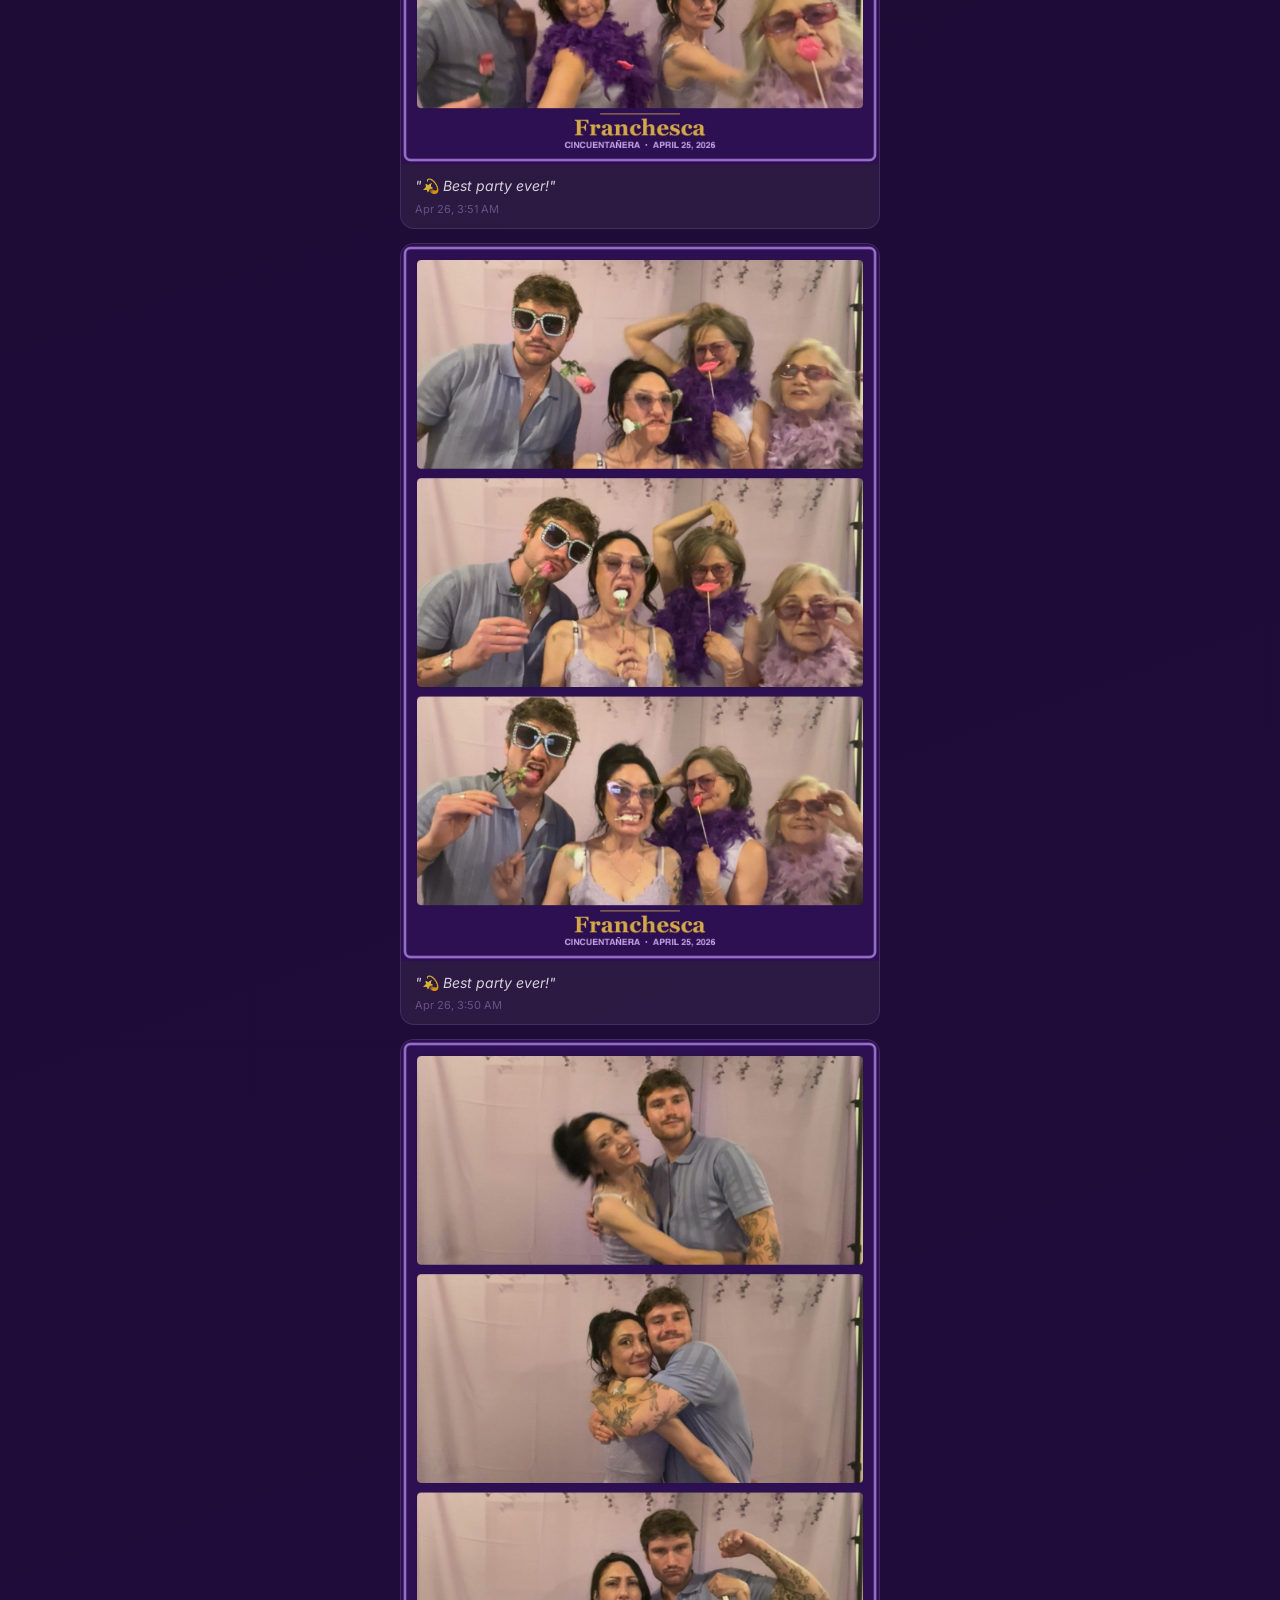
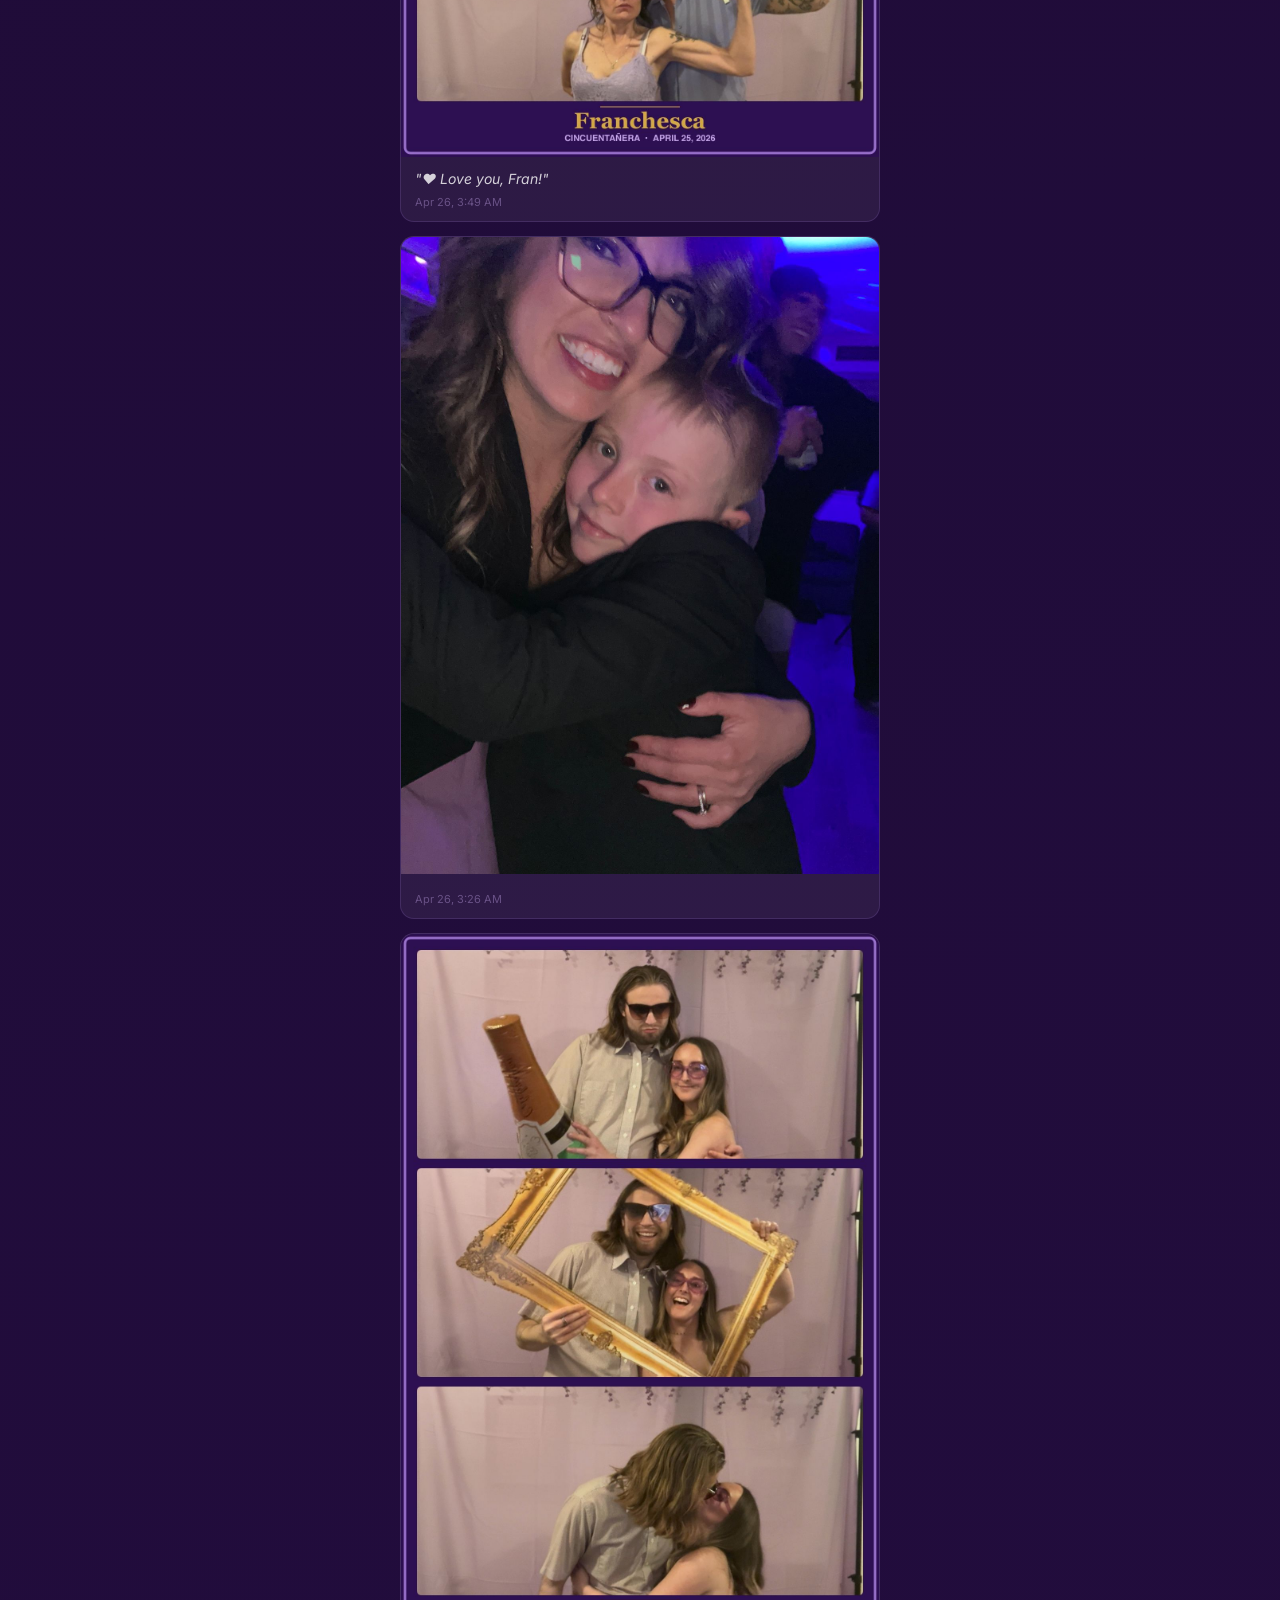
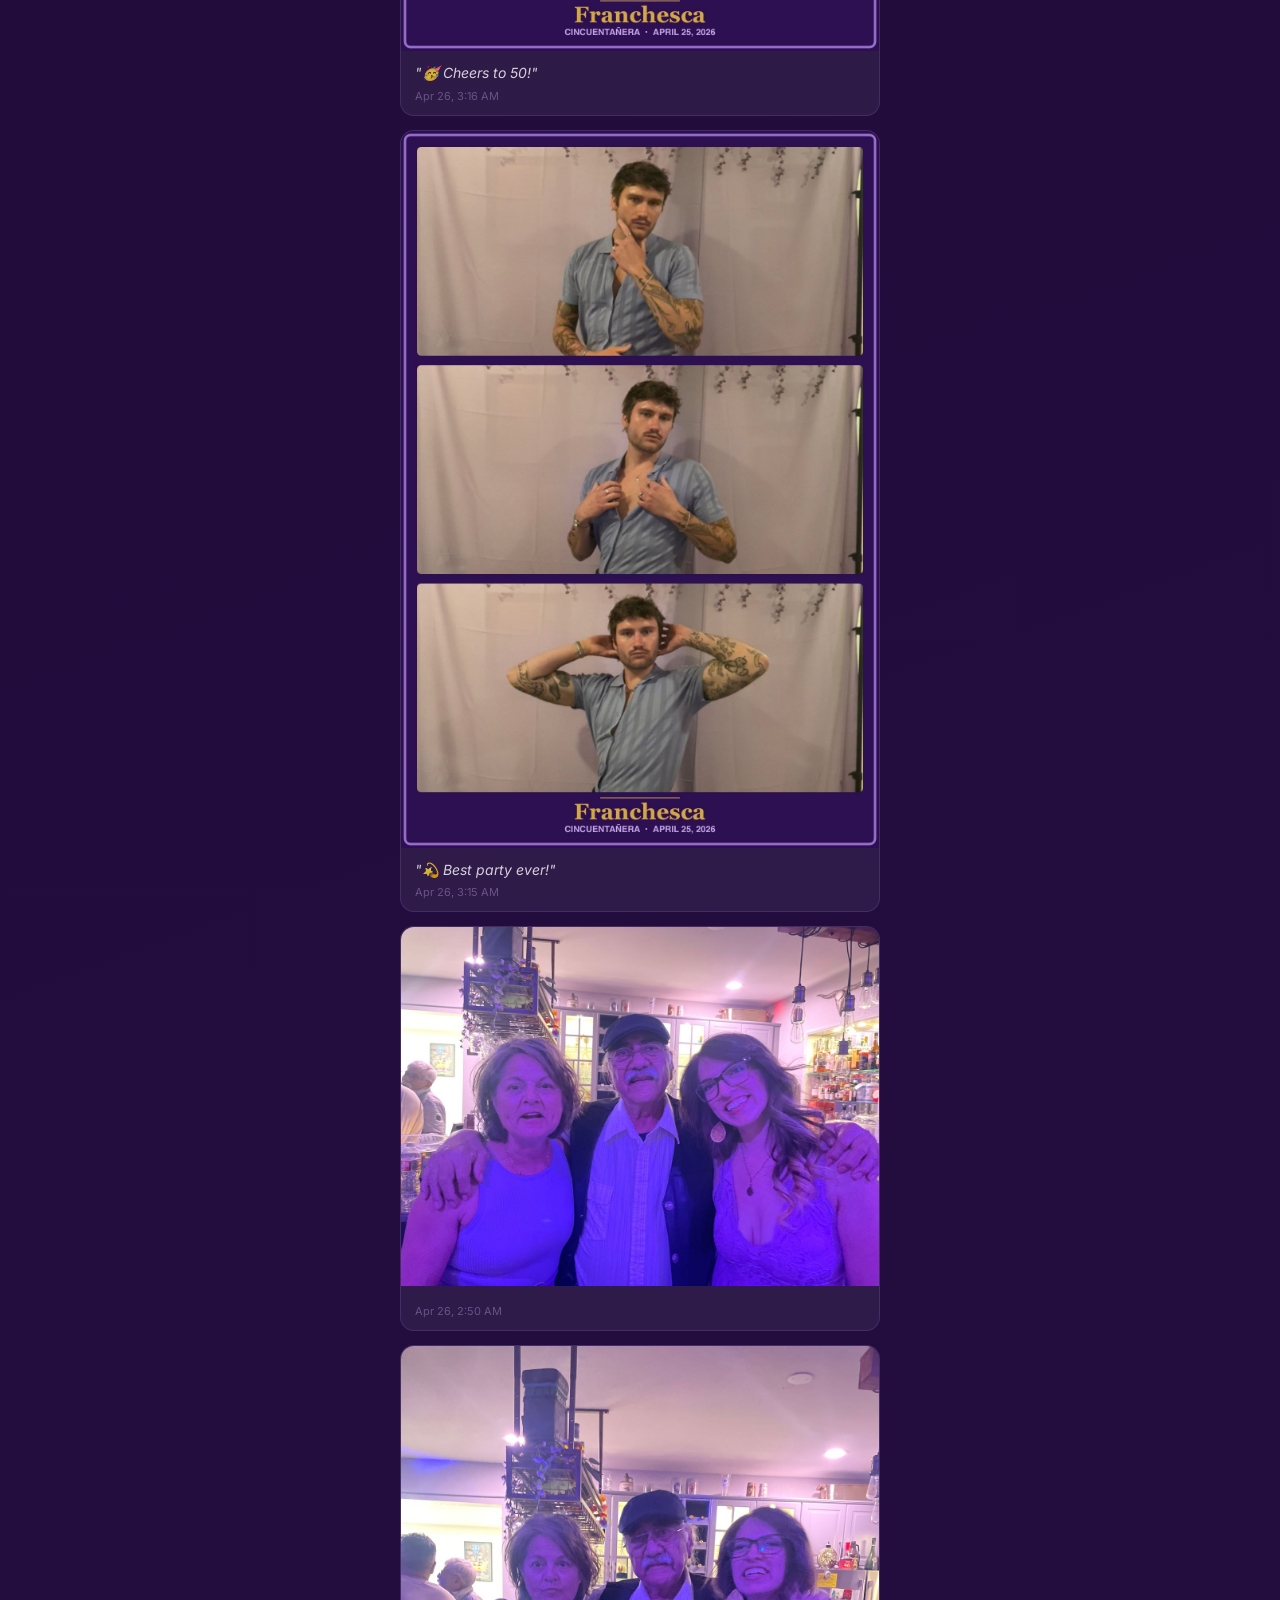
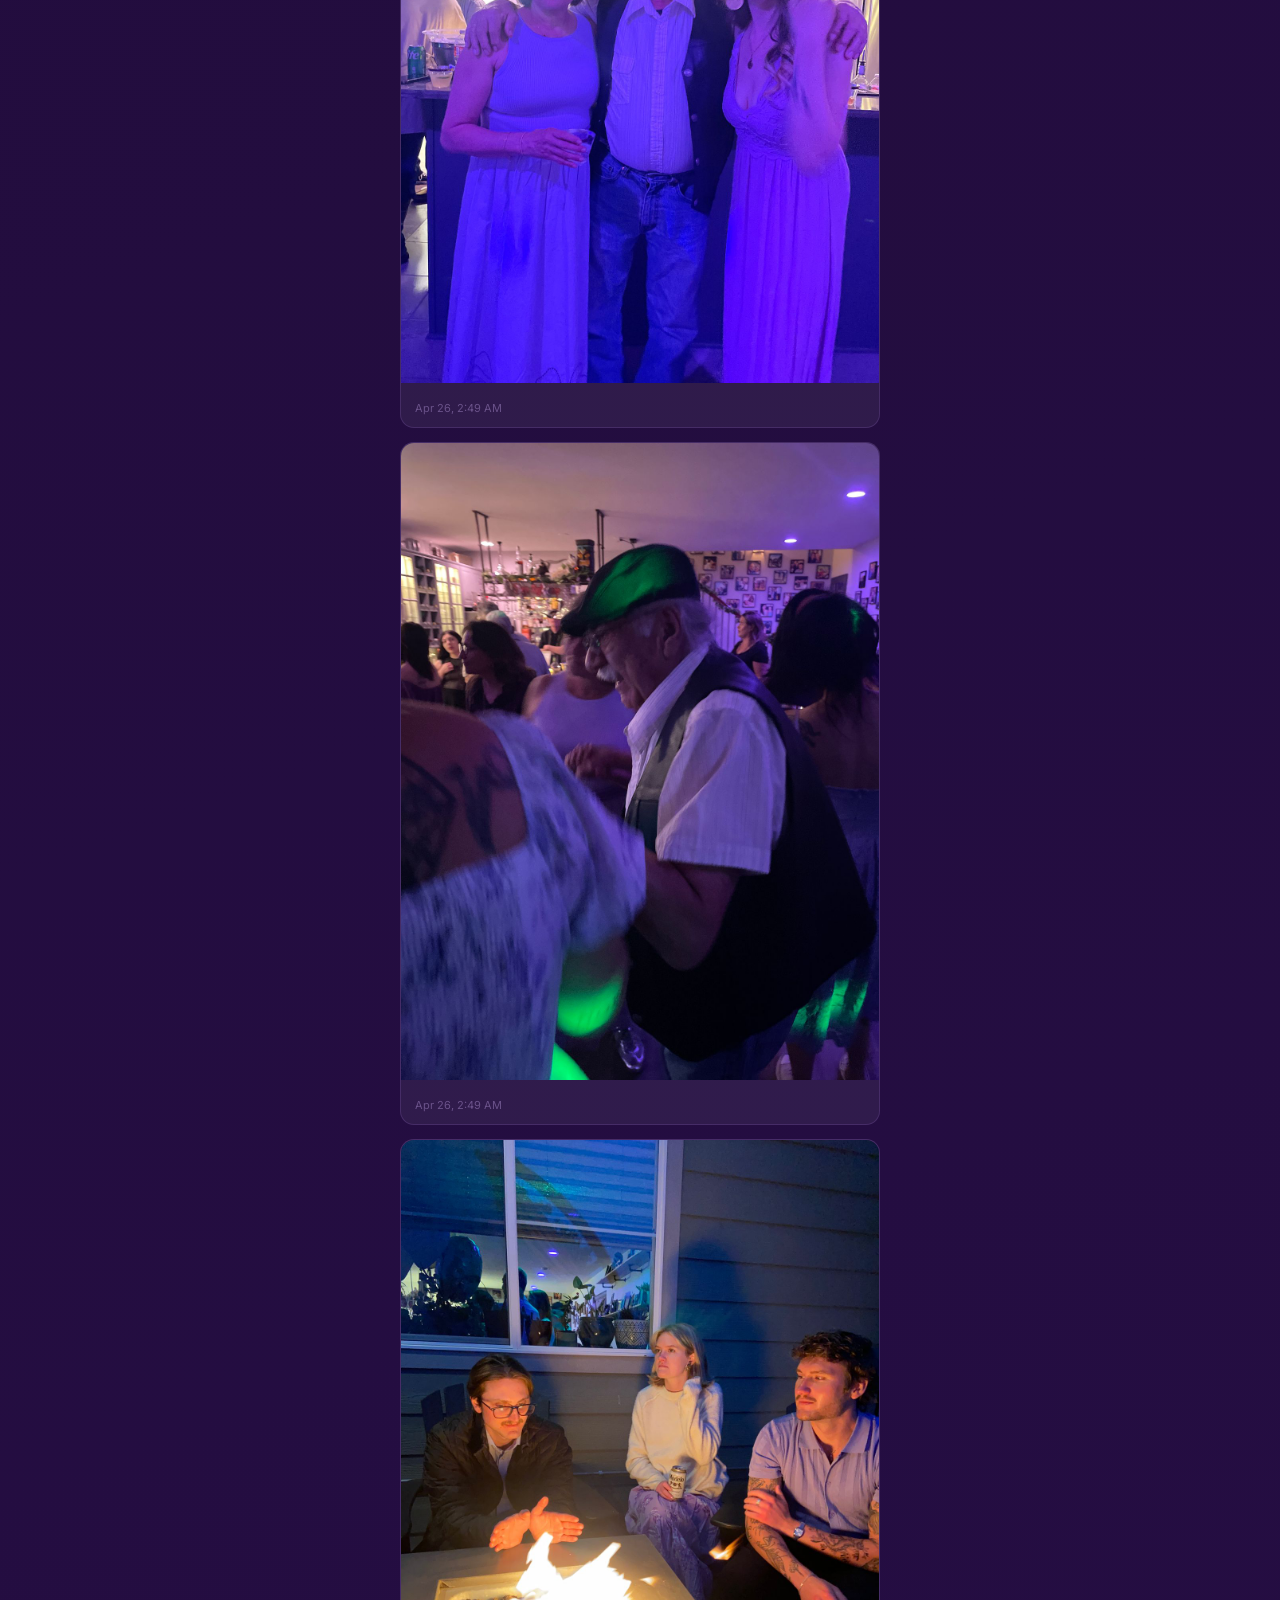
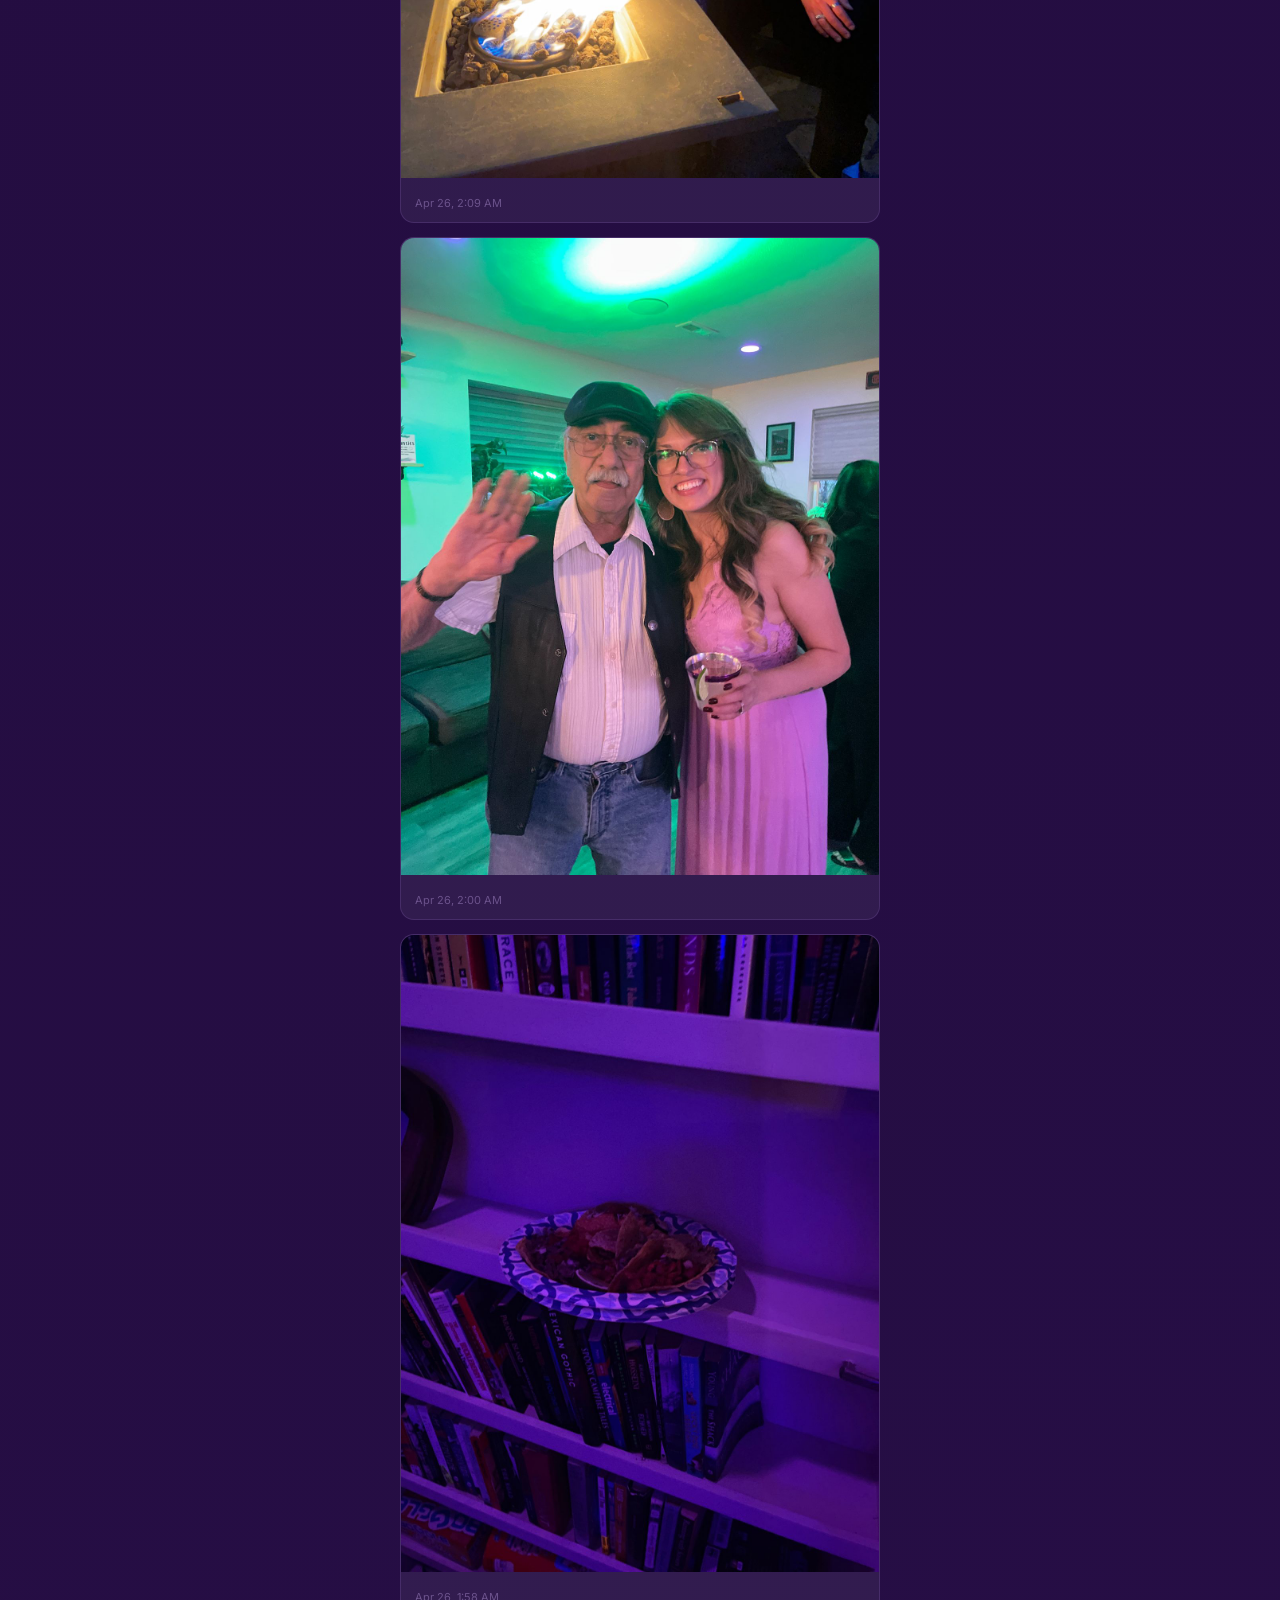
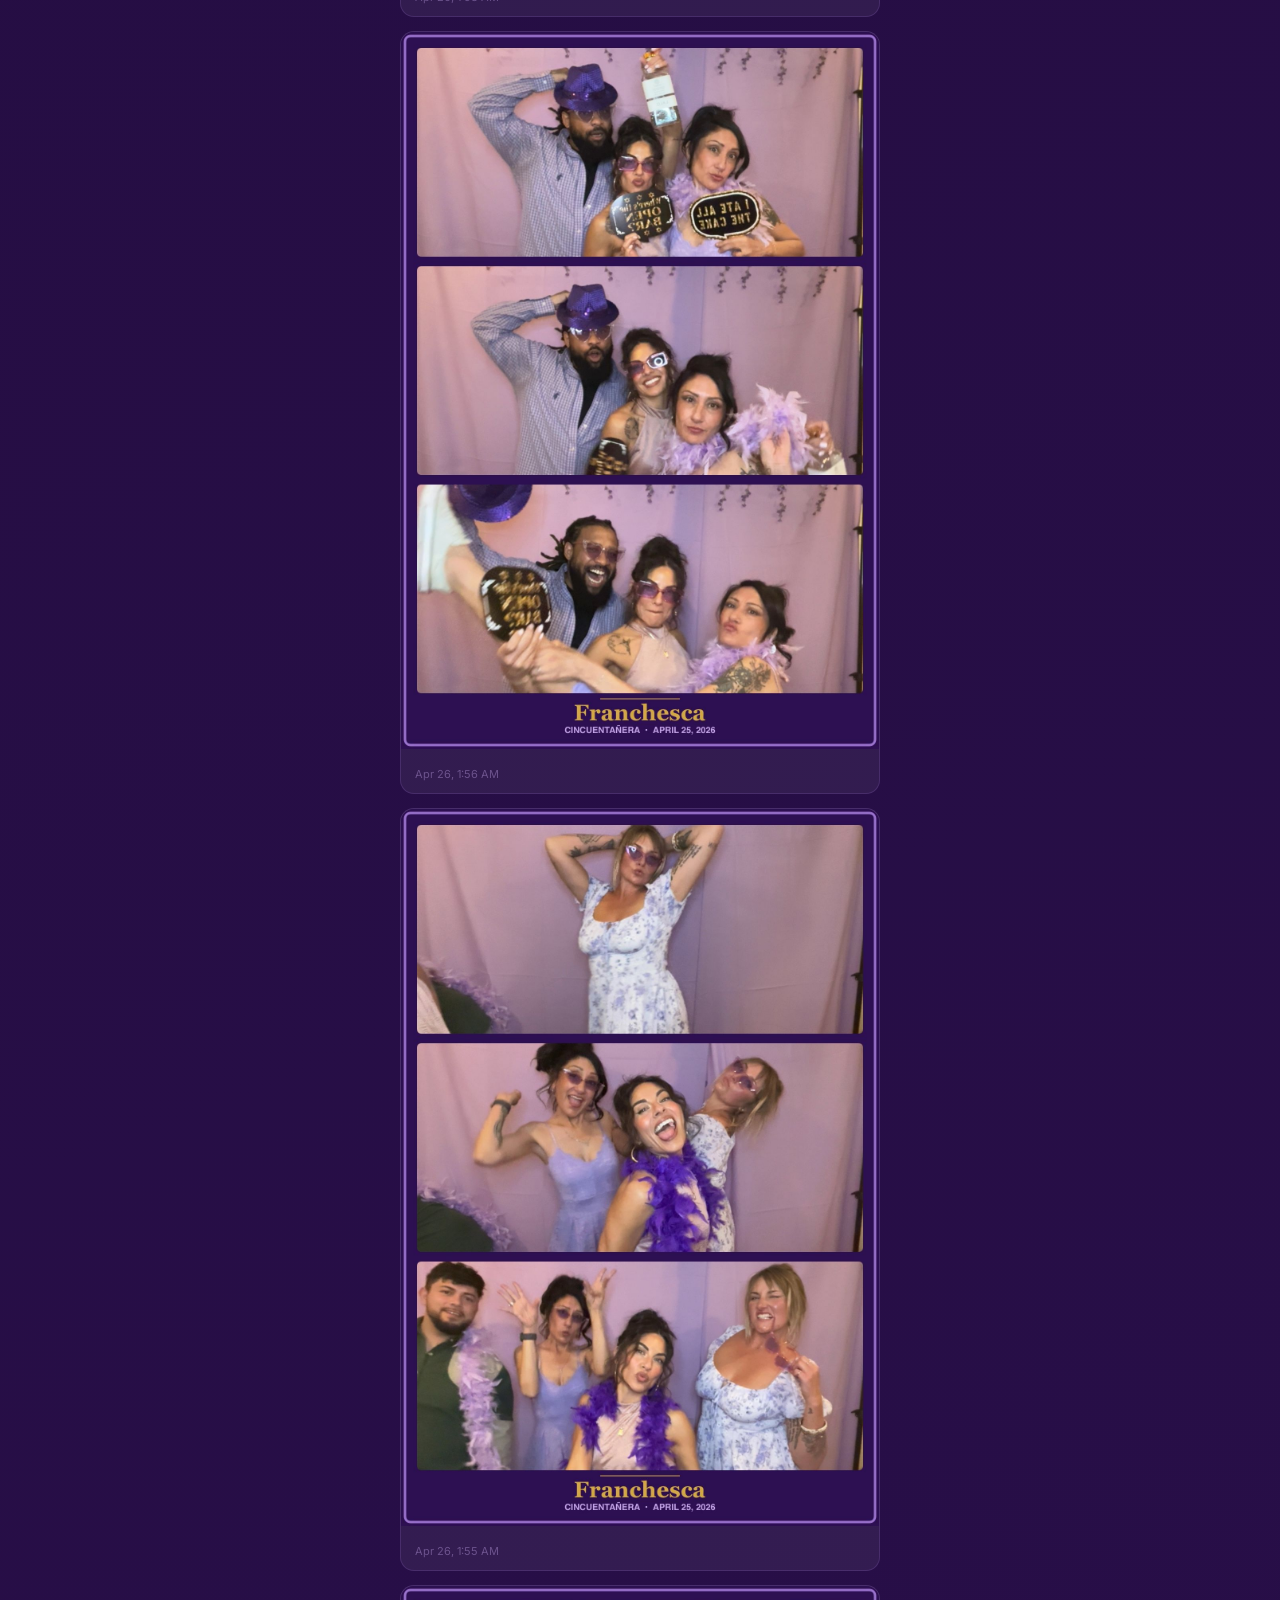
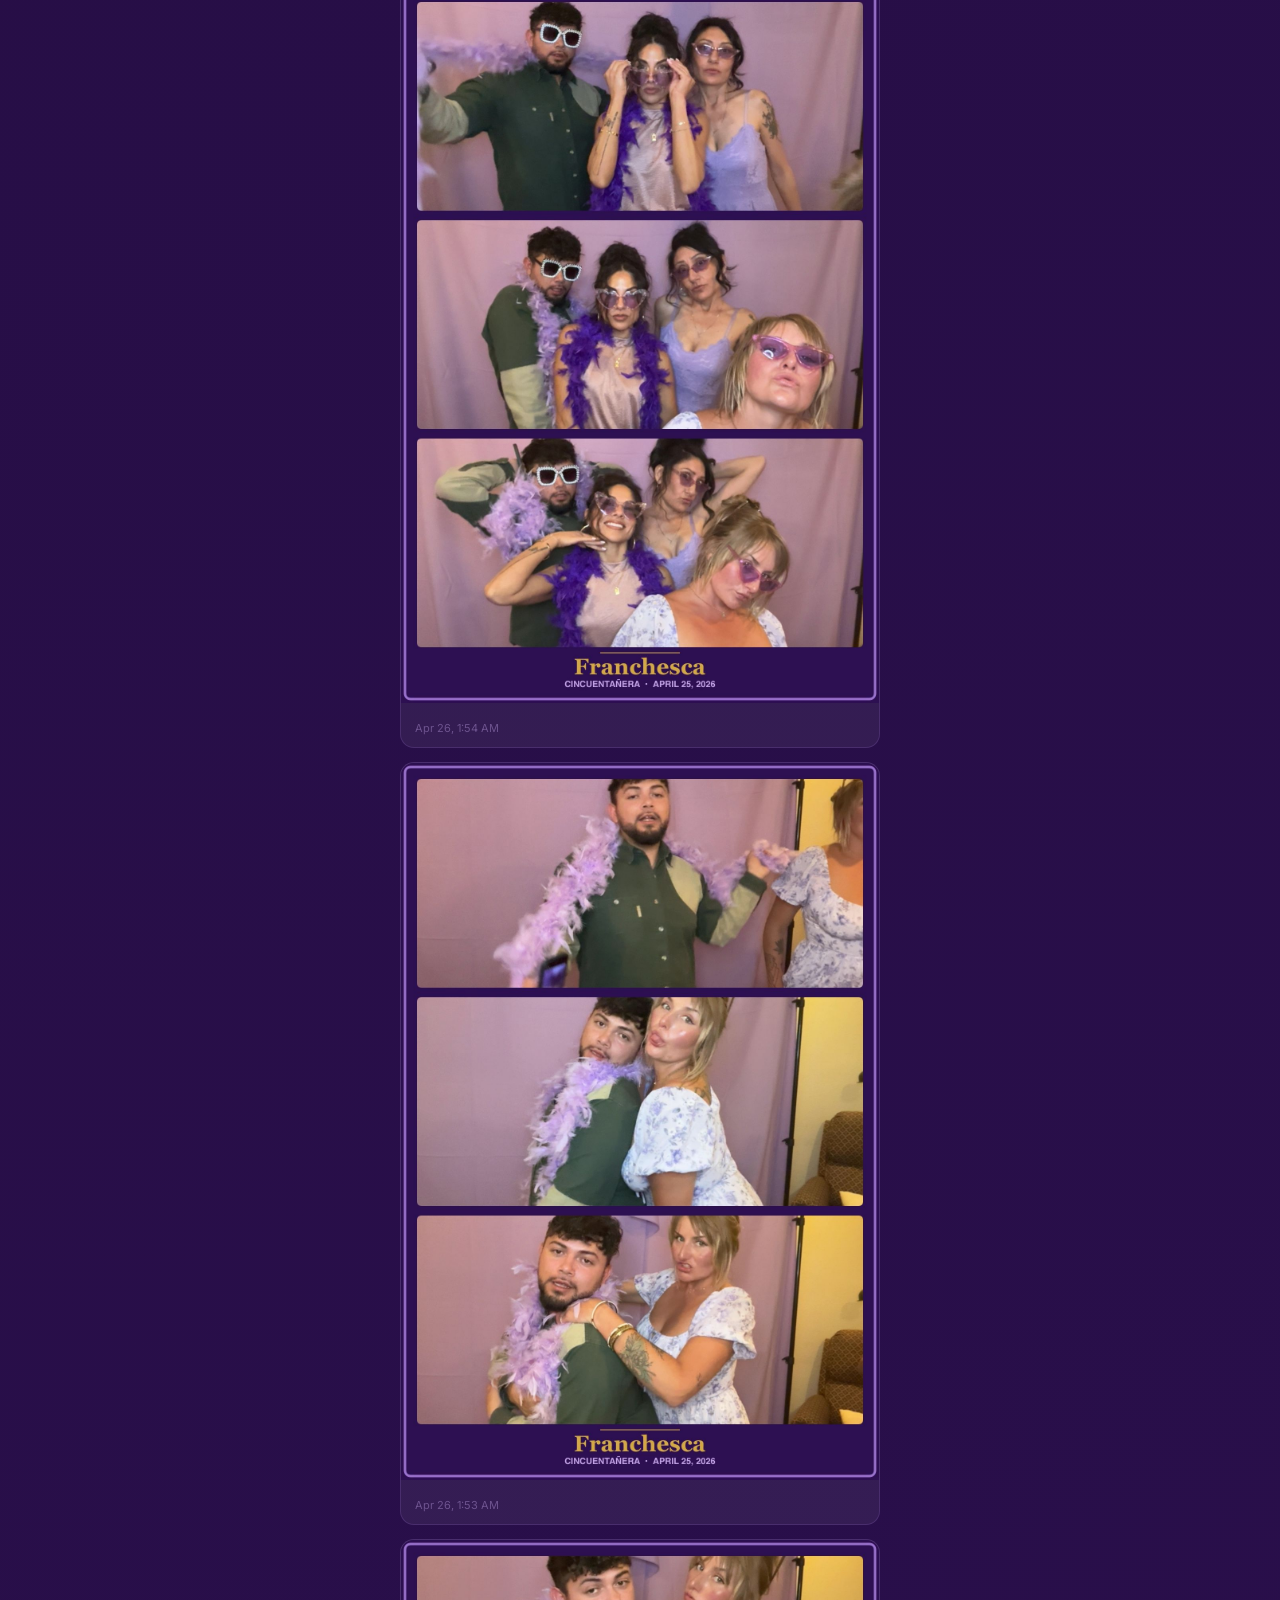
==== commit fd813853: "static gallery: 158 photos as individual files, no server needed" ====
--- a/index.html
+++ b/index.html
@@ -1,10 +1,210 @@
 <!DOCTYPE html>
-<html>
+<html lang="en">
 <head>
-  <meta http-equiv="refresh" content="0;url=https://live.franchescas50th.com">
-  <title>Redirecting...</title>
+  <meta charset="UTF-8">
+  <meta name="viewport" content="width=device-width, initial-scale=1.0">
+  <title>Franchesca's Cincuentañera</title>
+  <meta name="description" content="Photos and messages from Franchesca's Cincuentañera celebration.">
+  <style>
+    @import url('https://fonts.googleapis.com/css2?family=Playfair+Display:wght@400;700&family=Inter:wght@300;400;500;600&display=swap');
+
+    * { margin: 0; padding: 0; box-sizing: border-box; }
+
+    :root {
+      --lavender: #9B72CF;
+      --lavender-light: #C4A6E8;
+      --purple-deep: #5B2D8E;
+      --gold: #D4A843;
+      --white: #FEFCFF;
+    }
+
+    body {
+      font-family: 'Inter', sans-serif;
+      background: linear-gradient(160deg, #1a0a2e 0%, #2d1052 40%, #1a0a2e 100%);
+      min-height: 100vh;
+      color: var(--white);
+    }
+
+    .container {
+      max-width: 520px;
+      margin: 0 auto;
+      padding: 24px 20px 40px;
+    }
+
+    .header {
+      text-align: center;
+      margin-bottom: 12px;
+    }
+
+    .header h1 {
+      font-family: 'Playfair Display', serif;
+      font-size: 32px;
+      font-weight: 700;
+      color: var(--gold);
+      margin-bottom: 4px;
+    }
+
+    .header .subtitle {
+      font-size: 13px;
+      color: var(--lavender-light);
+      font-weight: 300;
+      letter-spacing: 2px;
+      text-transform: uppercase;
+    }
+
+    .header .divider {
+      width: 60px;
+      height: 1px;
+      background: var(--gold);
+      margin: 12px auto;
+      opacity: 0.5;
+    }
+
+    .stats {
+      text-align: center;
+      margin-bottom: 24px;
+      font-size: 13px;
+      color: rgba(196, 166, 232, 0.6);
+    }
+
+    .thank-you {
+      text-align: center;
+      margin-bottom: 24px;
+      padding: 16px;
+      border-radius: 12px;
+      background: rgba(155,114,207,0.1);
+      border: 1px solid rgba(155,114,207,0.2);
+    }
+
+    .thank-you p {
+      font-size: 15px;
+      color: var(--lavender-light);
+      line-height: 1.5;
+    }
+
+    .feed-card {
+      background: rgba(255,255,255,0.06);
+      border: 1px solid rgba(155, 114, 207, 0.2);
+      border-radius: 14px;
+      margin-bottom: 14px;
+      overflow: hidden;
+    }
+
+    .feed-card img {
+      width: 100%;
+      display: block;
+    }
+
+    .feed-card-body {
+      padding: 12px 14px;
+    }
+
+    .feed-card-name {
+      font-family: 'Playfair Display', serif;
+      font-size: 15px;
+      color: var(--gold);
+      margin-bottom: 4px;
+    }
+
+    .feed-card-message {
+      font-size: 14px;
+      color: rgba(255,255,255,0.8);
+      font-style: italic;
+      line-height: 1.4;
+    }
+
+    .feed-card-time {
+      font-size: 11px;
+      color: rgba(196, 166, 232, 0.4);
+      margin-top: 6px;
+    }
+
+    .feed-card-comment {
+      padding: 20px 18px;
+    }
+
+    .feed-card-comment .feed-card-message {
+      font-family: 'Playfair Display', serif;
+      font-size: 18px;
+    }
+
+    .loading {
+      text-align: center;
+      padding: 40px 0;
+      color: var(--lavender-light);
+      font-size: 14px;
+    }
+  </style>
 </head>
 <body>
-  <p>Redirecting to <a href="https://live.franchescas50th.com">live.franchescas50th.com</a>...</p>
+  <div class="container">
+    <div class="header">
+      <h1>Franchesca</h1>
+      <div class="divider"></div>
+      <div class="subtitle">Cincuentañera</div>
+    </div>
+
+    <div class="thank-you">
+      <p>Thank you to everyone who celebrated with us! Here are all the photos and messages from the night.</p>
+    </div>
+
+    <div class="stats" id="stats"></div>
+    <div id="feed-list"></div>
+    <div class="loading" id="loading">Loading photos...</div>
+  </div>
+
+  <script>
+    function escapeHtml(str) {
+      if (!str) return '';
+      const div = document.createElement('div');
+      div.textContent = str;
+      return div.innerHTML;
+    }
+
+    function formatDate(dateStr) {
+      const d = new Date(dateStr);
+      return d.toLocaleString('en-US', { month: 'short', day: 'numeric', hour: 'numeric', minute: '2-digit', hour12: true });
+    }
+
+    function renderFeedCard(post) {
+      if (post.type === 'photo') {
+        const hasBody = post.name || post.message;
+        return `<div class="feed-card">
+          <img src="${post.photo}" alt="Photo" loading="lazy">
+          ${hasBody ? `<div class="feed-card-body">
+            ${post.name ? `<div class="feed-card-name">${escapeHtml(post.name)}</div>` : ''}
+            ${post.message ? `<div class="feed-card-message">"${escapeHtml(post.message)}"</div>` : ''}
+            <div class="feed-card-time">${formatDate(post.created_at)}</div>
+          </div>` : `<div class="feed-card-body"><div class="feed-card-time">${formatDate(post.created_at)}</div></div>`}
+        </div>`;
+      } else {
+        return `<div class="feed-card">
+          <div class="feed-card-comment">
+            ${post.name ? `<div class="feed-card-name">${escapeHtml(post.name)}</div>` : ''}
+            <div class="feed-card-message">"${escapeHtml(post.message)}"</div>
+            <div class="feed-card-time">${formatDate(post.created_at)}</div>
+          </div>
+        </div>`;
+      }
+    }
+
+    async function loadFeed() {
+      try {
+        const res = await fetch('/data/posts.json');
+        const posts = await res.json();
+
+        const photos = posts.filter(p => p.type === 'photo').length;
+        const comments = posts.filter(p => p.type === 'comment').length;
+        document.getElementById('stats').textContent = `${photos} photos \u00b7 ${comments} messages`;
+
+        document.getElementById('loading').style.display = 'none';
+        document.getElementById('feed-list').innerHTML = posts.map(renderFeedCard).join('');
+      } catch (err) {
+        document.getElementById('loading').textContent = 'Failed to load. Please try again.';
+      }
+    }
+
+    loadFeed();
+  </script>
 </body>
 </html>
